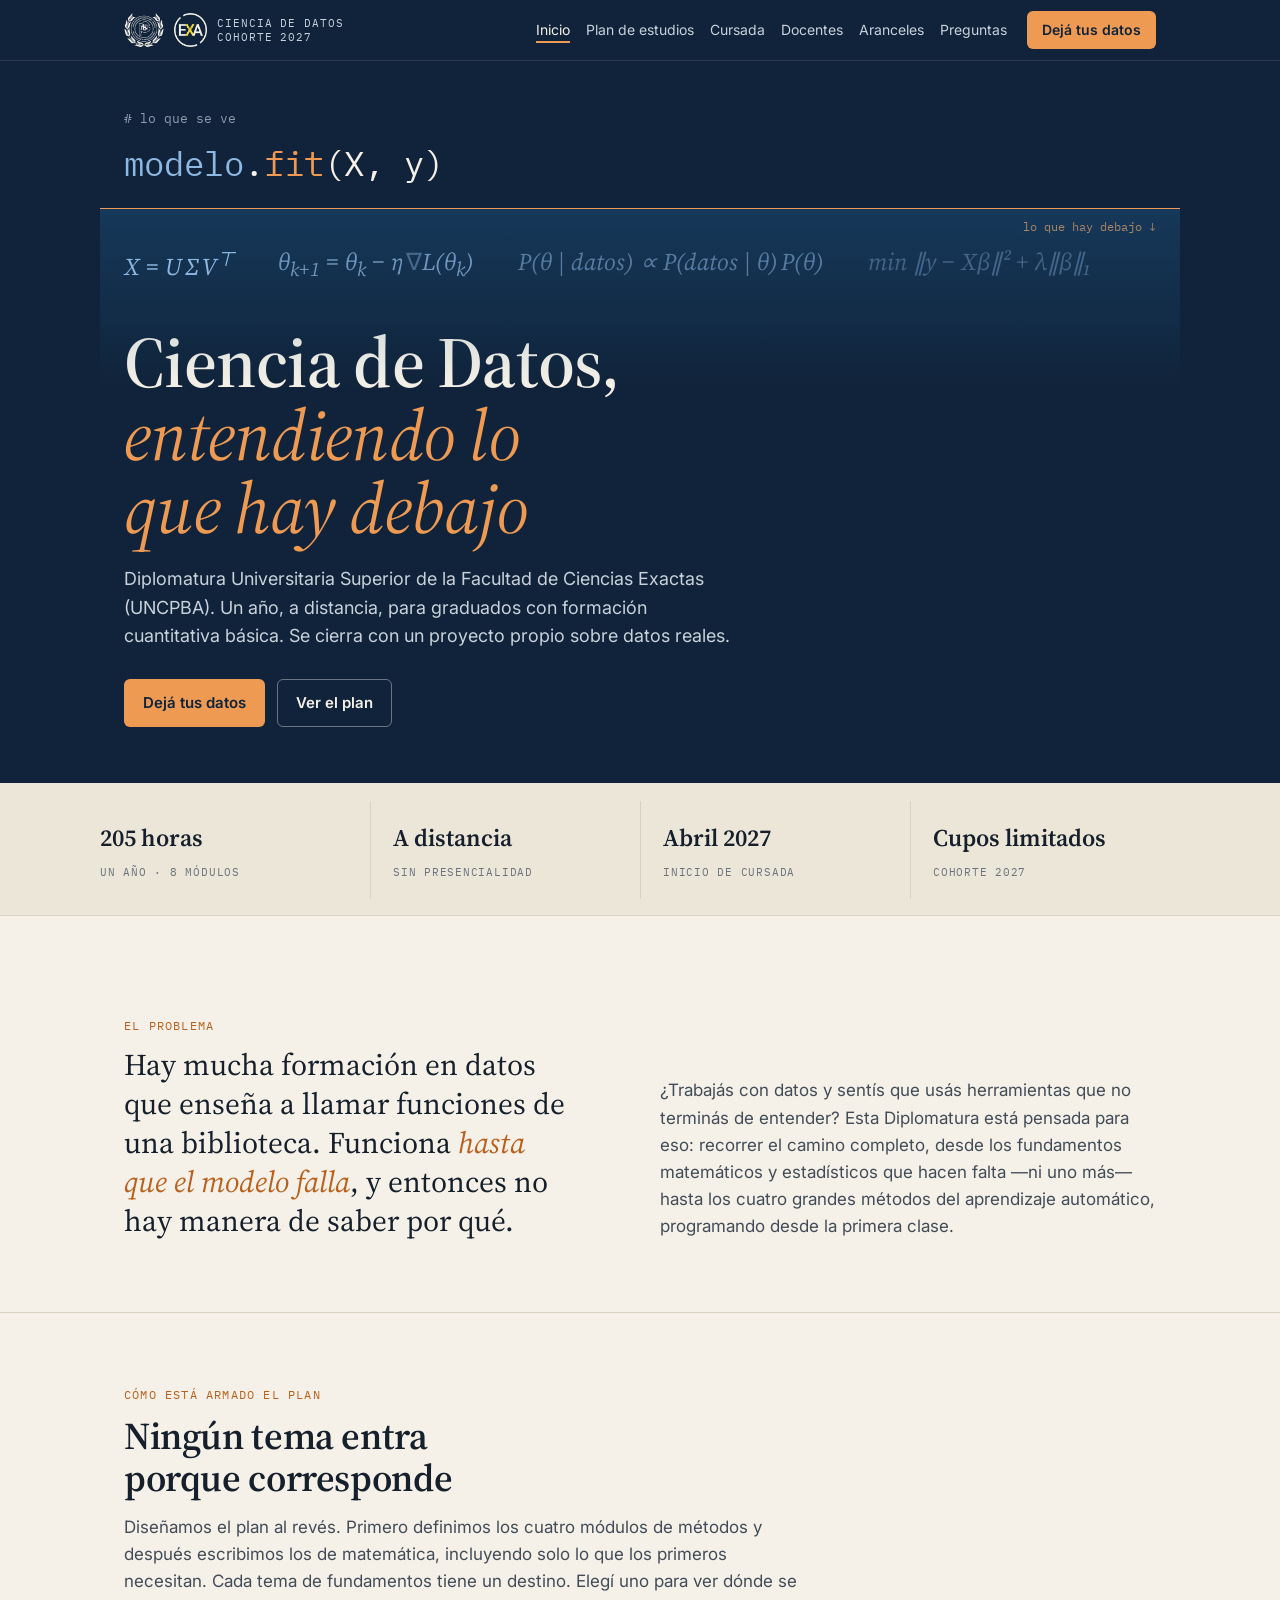
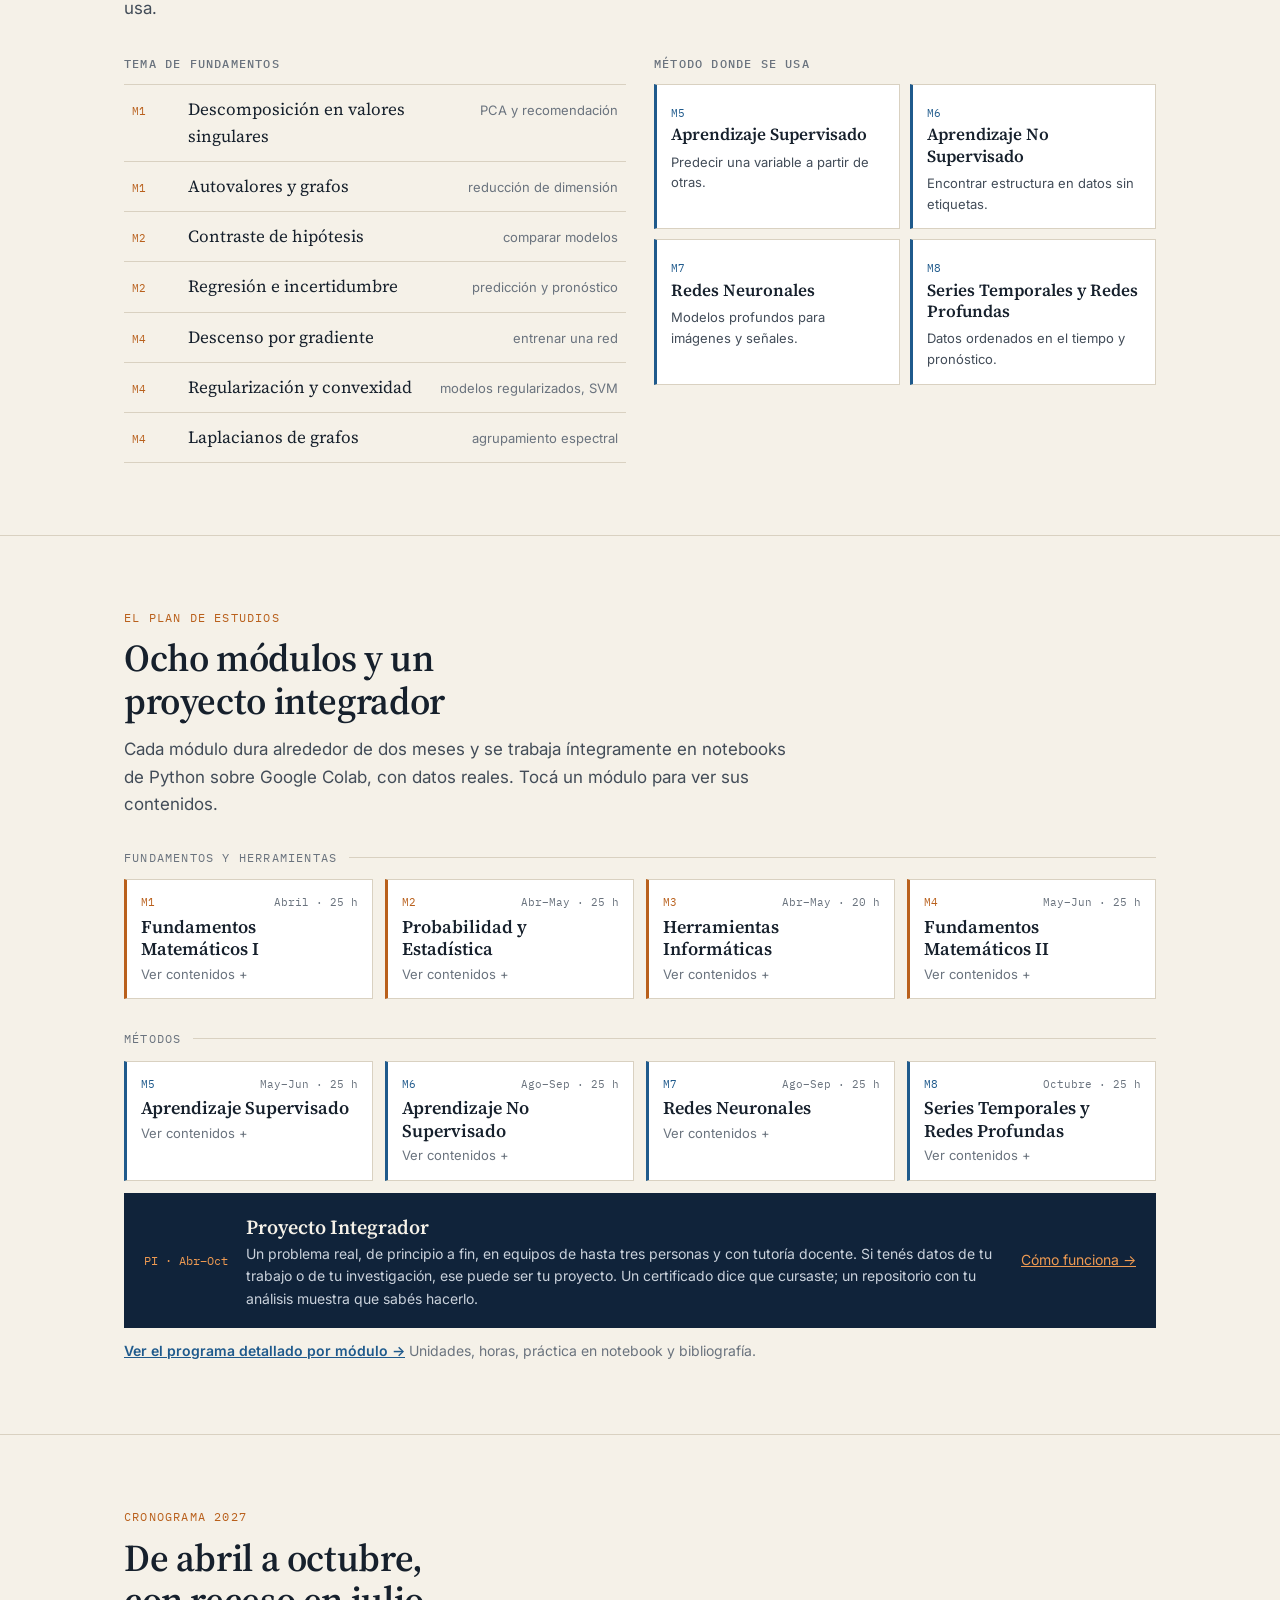
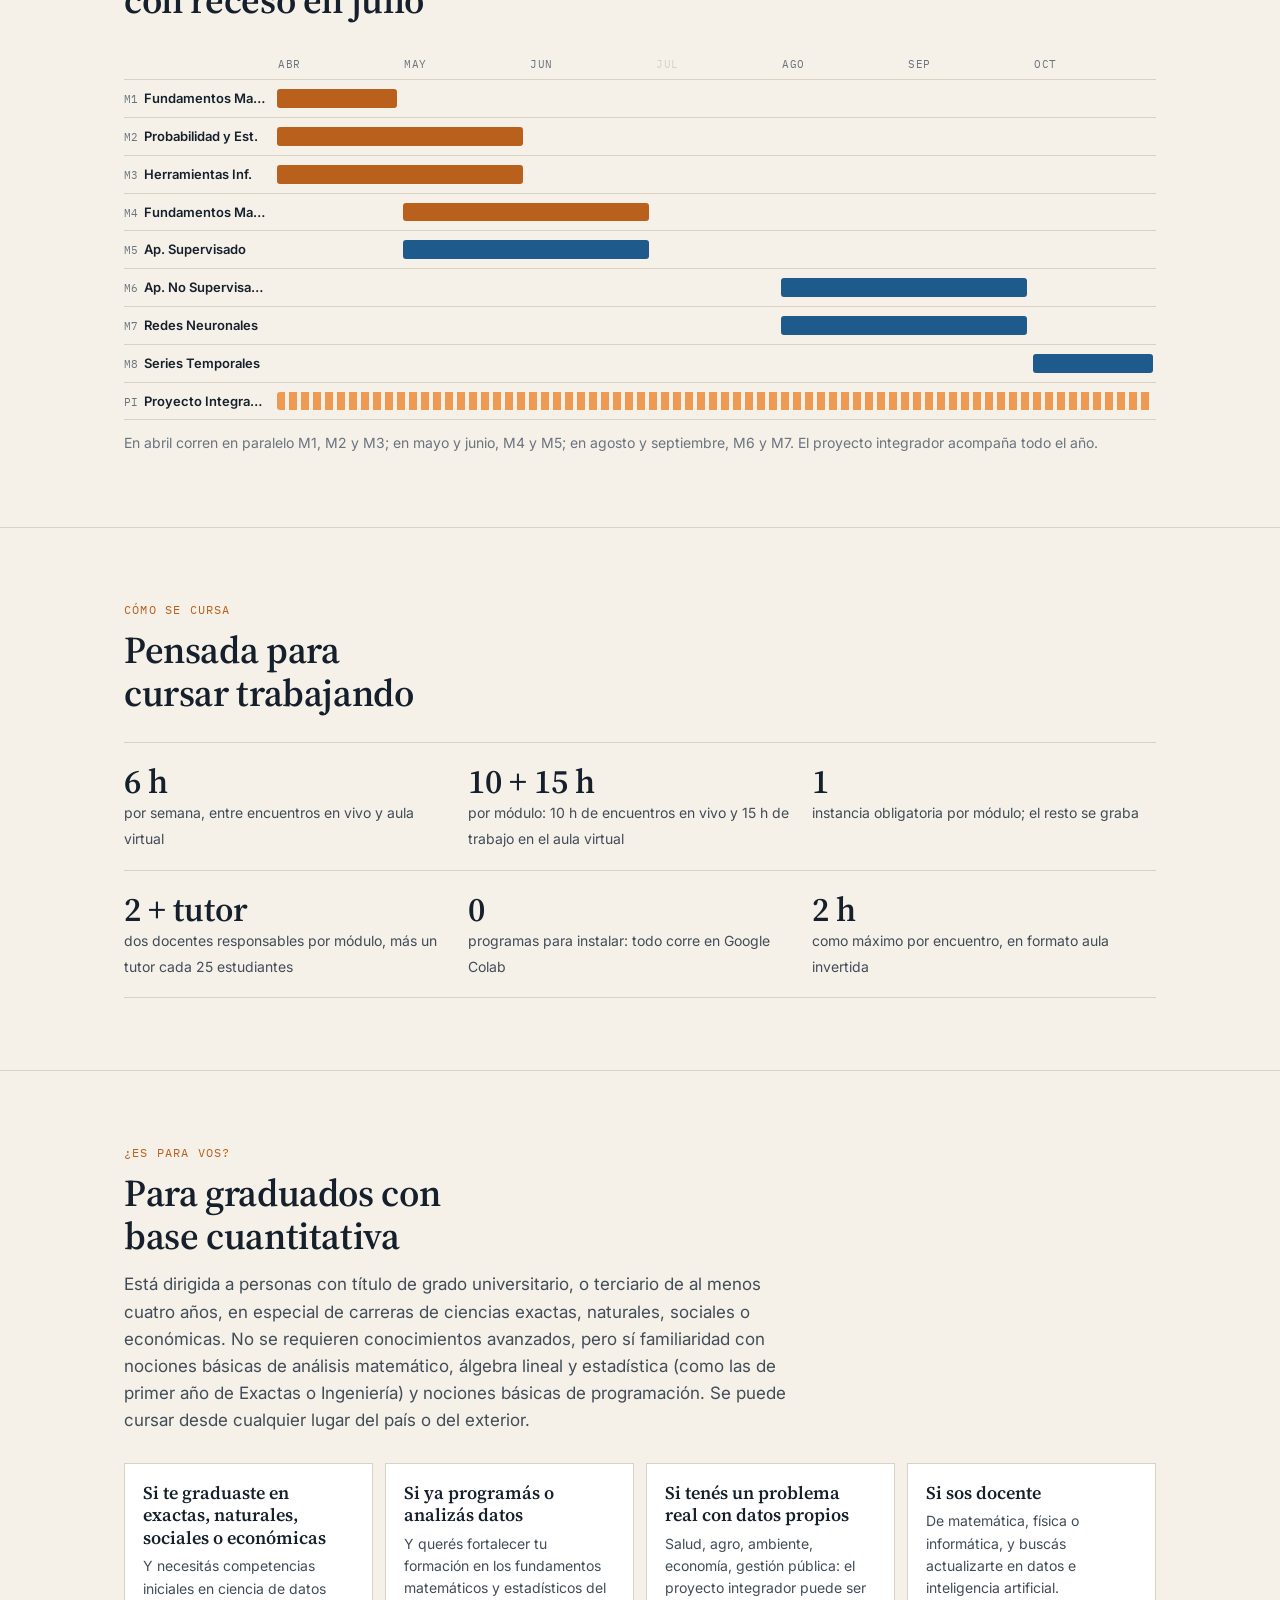
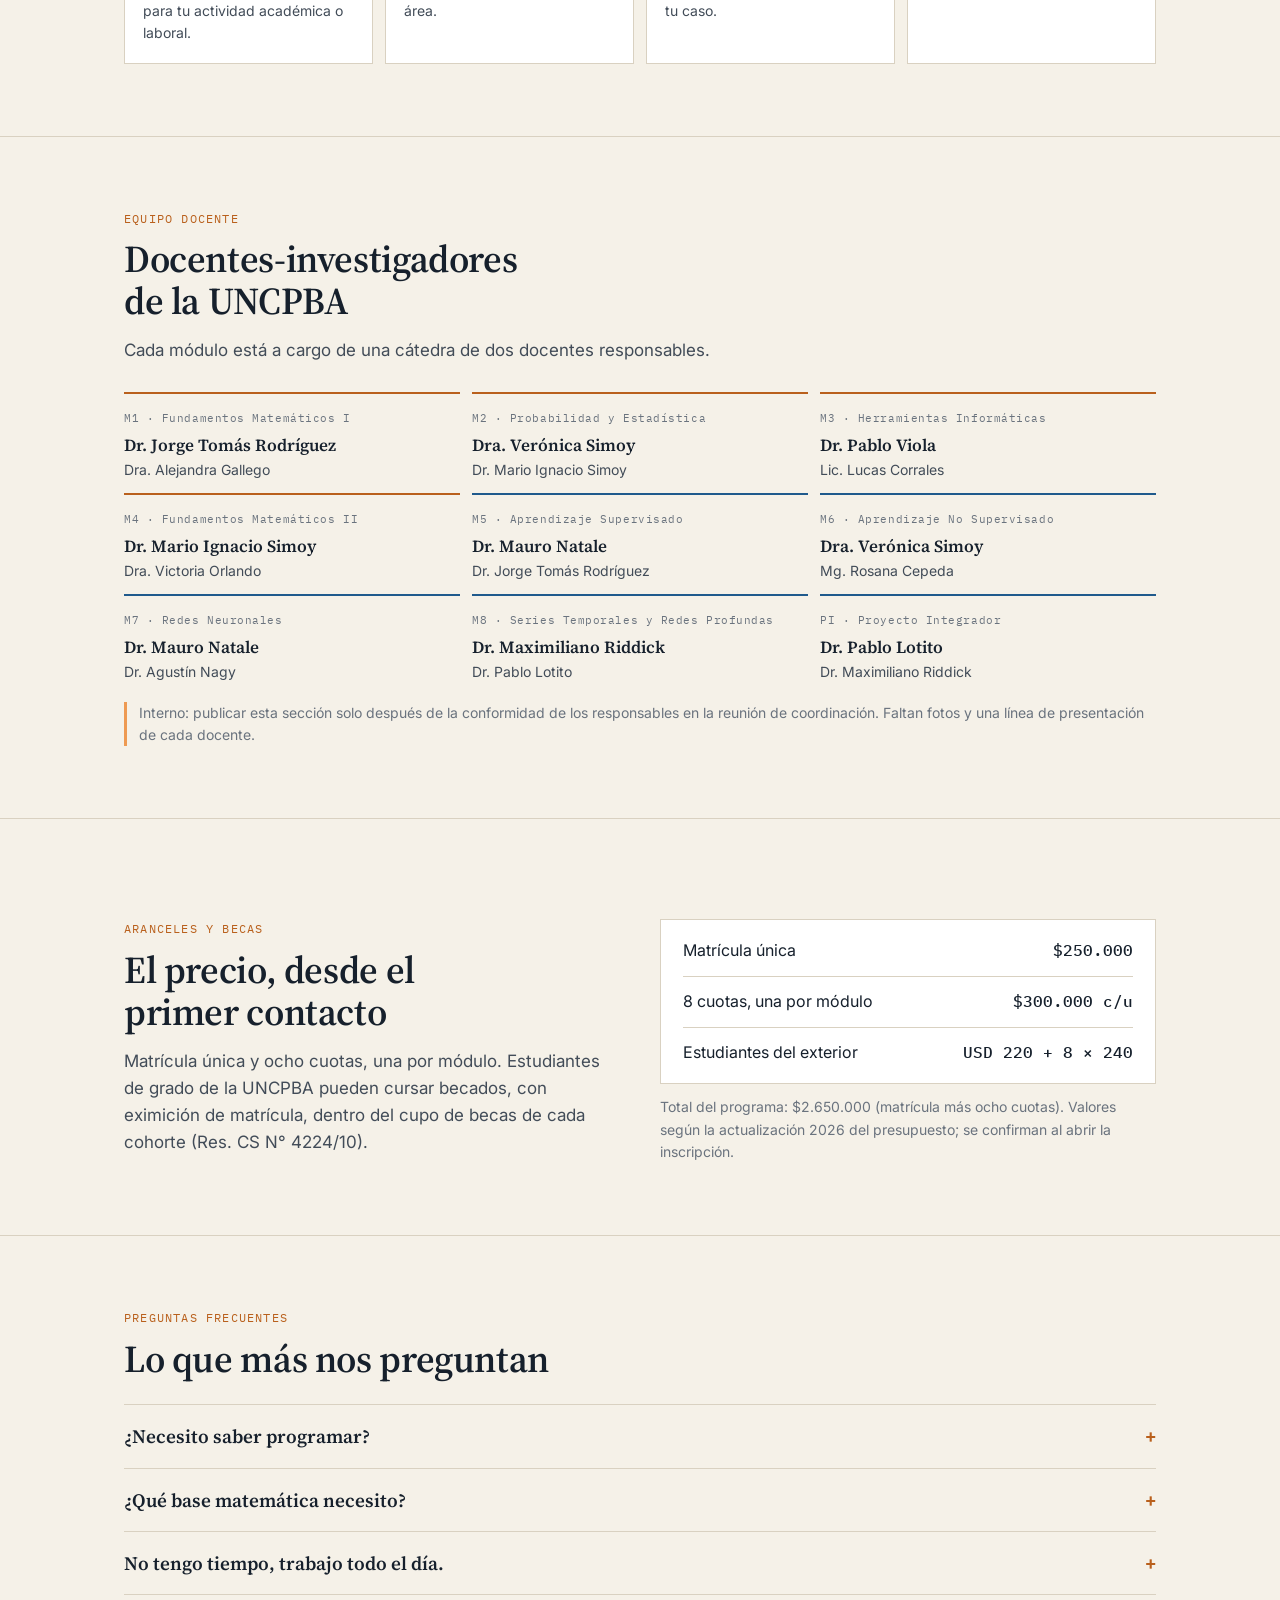
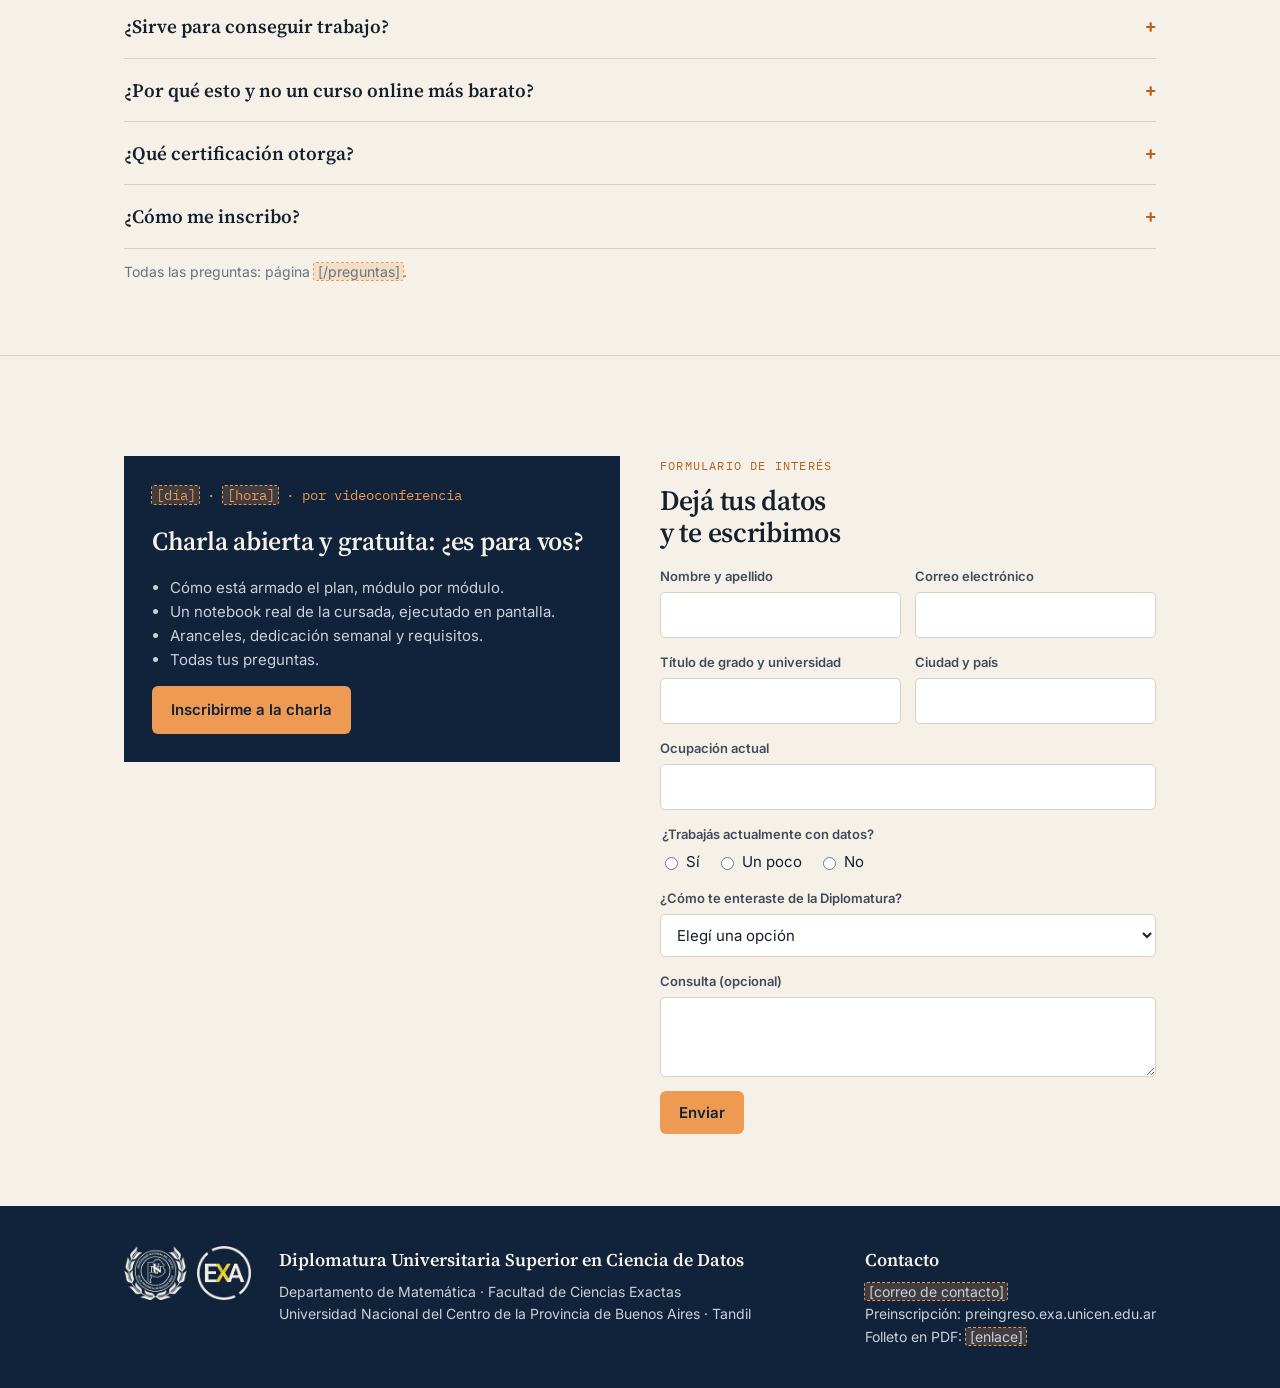
==== index.html @ 1e66d3f2 "Conectar formulario a la planilla y mostrar Cupos limitados" ====
<!doctype html>
<html lang="es"><head><meta name="viewport" content="width=device-width, initial-scale=1">
<meta name="robots" content="noindex, nofollow, noarchive">
<meta charset="utf-8">
<title>Ciencia de Datos UNCPBA</title>
<link rel="preconnect" href="https://fonts.googleapis.com">
<link rel="preconnect" href="https://fonts.gstatic.com" crossorigin>
<link rel="stylesheet" href="https://fonts.googleapis.com/css2?family=Source+Serif+4:ital,opsz,wght@0,8..60,400;0,8..60,600;1,8..60,400&family=Inter:wght@400;500;600;700&family=IBM+Plex+Mono:wght@400;500&display=swap">
<style>
/* Layout: héroe azul (código sobre la línea, matemática debajo) y secciones sobre papel; una columna de lectura de 1080px con grillas que colapsan a una columna en teléfono. */
:root{
  --navy:#10233A; --navy-2:#17304F; --on-navy:#F5F1E8; --on-navy-2:#C9D1DB; --on-navy-3:#8F9CAD;
  --bg:#F5F1E8; --bg-2:#ECE6D8; --surface:#FFFFFF; --fg:#16202C; --fg-2:#424C58; --muted:#6A737E; --line:#D9D1C1;
  --fund:#B9601C; --met:#1F5A8C; --accent:#EE9A52; --math:#8DB8E2;
  --serif:'Source Serif 4', Georgia, 'Times New Roman', serif;
  --sans:'Inter', 'Helvetica Neue', Arial, sans-serif;
  --mono:'IBM Plex Mono', ui-monospace, Menlo, monospace;
}
@media (prefers-color-scheme: dark){:root:not([data-theme="light"]){
  --bg:#0C1828; --bg-2:#132338; --surface:#16283F; --fg:#ECE7DC; --fg-2:#BFC7D2; --muted:#8F9CAD; --line:#2A3D57;
  --fund:#EE9A52; --met:#8DB8E2; color-scheme:dark}}
:root[data-theme="dark"]{
  --bg:#0C1828; --bg-2:#132338; --surface:#16283F; --fg:#ECE7DC; --fg-2:#BFC7D2; --muted:#8F9CAD; --line:#2A3D57;
  --fund:#EE9A52; --met:#8DB8E2; color-scheme:dark}
*{box-sizing:border-box}
body{background:var(--bg);color:var(--fg);font-family:var(--sans);font-size:16px;line-height:1.6;margin:0}
h1,h2,h3{font-family:var(--serif);font-weight:600;text-wrap:balance;margin:0;letter-spacing:-.01em}
p{margin:0}
a{color:inherit}
.wrap{max-width:1080px;margin:0 auto;padding-inline:24px}
.mono{font-family:var(--mono)}
.ph{background:color-mix(in srgb,var(--accent) 22%,transparent);outline:1px dashed var(--accent);padding:0 .25em;border-radius:2px;white-space:nowrap}
:focus-visible{outline:2px solid var(--accent);outline-offset:3px}

/* barra de prototipo y navegación */
.proto{background:var(--accent);color:#10233A;font-size:13px;font-weight:600;text-align:center;padding:6px 16px}
nav.top{position:sticky;top:env(safe-area-inset-top,0px);z-index:20;background:var(--navy);color:var(--on-navy);border-bottom:1px solid rgba(245,241,232,.12)}
nav.top .wrap{display:flex;align-items:center;gap:20px;height:60px}
.brand{display:flex;align-items:center;gap:10px;text-decoration:none;flex-shrink:0}
.brand img{height:34px;width:auto;display:block}
.brand span{font-family:var(--mono);font-size:11px;letter-spacing:.08em;text-transform:uppercase;color:var(--on-navy-2);line-height:1.3}
nav.top ul{display:flex;gap:16px;list-style:none;margin:0 0 0 auto;padding:0;font-size:14px;overflow-x:auto;scrollbar-width:none}
nav.top ul a{text-decoration:none;color:var(--on-navy-2);white-space:nowrap}
nav.top ul a:hover{color:var(--on-navy)}
.btn{display:inline-flex;align-items:center;gap:8px;font-weight:600;font-size:15px;padding:11px 18px;border-radius:6px;text-decoration:none;border:1.5px solid transparent;cursor:pointer;font-family:var(--sans)}
.btn.pri{background:var(--accent);color:#10233A}
.btn.sec{border-color:rgba(245,241,232,.4);color:var(--on-navy)}
.btn.sm{padding:7px 14px;font-size:14px}
/* menú: enlace actual, botón compacto y menú desplegable en anchos chicos */
nav.top ul a[aria-current]{color:var(--on-navy);text-decoration:underline;text-decoration-color:var(--accent);text-decoration-thickness:2px;text-underline-offset:6px}
nav.top ul.nav-links{padding-block:8px}
.btn.sm{white-space:nowrap}
.mnav{display:none}
.mnav summary{list-style:none;cursor:pointer;width:42px;height:42px;display:grid;place-items:center;border-radius:6px;color:var(--on-navy);border:1px solid rgba(245,241,232,.25)}
.mnav summary::-webkit-details-marker{display:none}
.mnav .bars,.mnav .bars::before,.mnav .bars::after{display:block;width:18px;height:2px;background:currentColor;border-radius:1px;transition:transform .15s,background .15s}
.mnav .bars{position:relative}
.mnav .bars::before,.mnav .bars::after{content:'';position:absolute;left:0}
.mnav .bars::before{top:-6px}.mnav .bars::after{top:6px}
.mnav[open] .bars{background:transparent}
.mnav[open] .bars::before{transform:translateY(6px) rotate(45deg)}
.mnav[open] .bars::after{transform:translateY(-6px) rotate(-45deg)}
.mnav-panel{position:absolute;left:0;right:0;top:100%;background:var(--navy);border-bottom:1px solid rgba(245,241,232,.12);box-shadow:0 14px 28px rgba(0,0,0,.28);max-height:calc(100vh - 70px);overflow-y:auto}
nav.top .mnav-panel .wrap{display:block;height:auto;padding-block:4px 20px}
nav.top .mnav-panel ul{display:block;margin:0;padding:0;font-size:16px;overflow:visible}
nav.top .mnav-panel li a{display:block;padding:13px 0;border-bottom:1px solid rgba(245,241,232,.1);color:var(--on-navy)}
nav.top .mnav-panel li a[aria-current]{color:var(--accent);text-decoration:none}
.mnav-panel .btn{margin-top:18px}
@media (max-width:940px){nav.top ul.nav-links{display:none}.mnav{display:block}.nav-cta{margin-left:auto}}
@media (max-width:560px){.nav-cta{display:none}.mnav{margin-left:auto}}
@media (prefers-reduced-motion:reduce){.mnav .bars,.mnav .bars::before,.mnav .bars::after{transition:none}}

/* héroe */
.hero{background:var(--navy);color:var(--on-navy);position:relative;overflow:hidden}
.hero .wrap{padding-block:48px 56px;position:relative}
.surface-code{font-family:var(--mono);font-size:clamp(22px,3.4vw,34px);color:var(--on-navy)}
.surface-code .c{display:block;font-size:13px;color:var(--on-navy-3);margin-bottom:6px}
.surface-code .k{color:var(--math)} .surface-code .f{color:var(--accent)}
.horizon{position:relative;margin:18px -24px 0;border-top:1.5px solid var(--accent)}
.horizon::after{content:'';position:absolute;inset:0 0 auto 0;height:180px;background:linear-gradient(180deg,rgba(31,90,140,.38),rgba(16,35,58,0));pointer-events:none}
.horizon .tag{position:absolute;right:24px;top:8px;font-family:var(--mono);font-size:12px;color:var(--accent)}
.deep{position:relative;display:flex;flex-wrap:wrap;gap:8px 44px;padding:34px 0 8px;font-family:var(--serif);font-style:italic;color:var(--math);font-size:clamp(17px,2.2vw,24px)}
.deep span:nth-child(2){opacity:.75}.deep span:nth-child(3){opacity:.55}.deep span:nth-child(4){opacity:.38}
.nab{font-style:normal}
.hero h1{font-size:clamp(40px,6.6vw,72px);line-height:1.02;margin-top:30px;max-width:15ch}
.hero h1 em{font-weight:400;color:var(--accent)}
.hero .lead{margin-top:20px;font-size:18px;color:var(--on-navy-2);max-width:56ch}
.hero .ctas{display:flex;flex-wrap:wrap;gap:12px;margin-top:28px}
.facts{background:var(--bg-2);border-bottom:1px solid var(--line)}
.facts .wrap{display:grid;grid-template-columns:repeat(4,1fr)}
.facts div{padding:18px 0 16px}
.facts div+div{padding-left:22px;border-left:1px solid var(--line)}
.facts b{display:block;font-family:var(--serif);font-weight:600;font-size:24px;color:var(--fg)}
.facts span{font-family:var(--mono);font-size:11px;letter-spacing:.07em;text-transform:uppercase;color:var(--muted)}
@media (max-width:700px){.facts .wrap{grid-template-columns:1fr 1fr}.facts div:nth-child(3){padding-left:0;border-left:0}.facts div:nth-child(n+3){border-top:1px solid var(--line)}}

/* secciones */
section.s{padding-block:72px}
section.s + section.s{border-top:1px solid var(--line)}
.kick{font-family:var(--mono);font-size:12px;letter-spacing:.1em;text-transform:uppercase;color:var(--fund);margin-bottom:10px}
.s h2{font-size:clamp(28px,3.6vw,38px);line-height:1.12;max-width:24ch}
.s .intro{margin-top:14px;color:var(--fg-2);max-width:62ch;font-size:17px}
.two{display:grid;grid-template-columns:1fr 1fr;gap:40px;margin-top:28px}
.two > *{min-width:0}
@media (max-width:760px){.two{grid-template-columns:1fr;gap:24px}}

/* problema */
.quote{font-family:var(--serif);font-size:clamp(22px,2.8vw,30px);line-height:1.3;max-width:30ch}
.quote em{color:var(--fund)}

/* trazabilidad */
.trace{display:grid;grid-template-columns:minmax(0,1fr) minmax(0,1fr);gap:28px;margin-top:32px;align-items:start}
@media (max-width:760px){.trace{grid-template-columns:1fr}}
.trace h3{font-family:var(--mono);font-weight:500;font-size:12px;letter-spacing:.1em;text-transform:uppercase;color:var(--muted);margin-bottom:10px}
.topics{display:flex;flex-direction:column;border-top:1px solid var(--line)}
.topic{all:unset;box-sizing:border-box;cursor:pointer;display:grid;grid-template-columns:44px 1fr auto;gap:12px;align-items:baseline;padding:11px 8px;border-bottom:1px solid var(--line);font-family:var(--serif);font-size:17px}
.topic small{font-family:var(--mono);font-size:11px;color:var(--fund)}
.topic .to{font-family:var(--sans);font-size:13px;color:var(--muted)}
.topic:hover,.topic[aria-pressed="true"]{background:var(--surface)}
.topic[aria-pressed="true"] .to{color:var(--met);font-weight:600}
.topic:focus-visible{outline:2px solid var(--accent)}
.methods{display:grid;grid-template-columns:1fr 1fr;gap:10px}
.mcard{background:var(--surface);border:1px solid var(--line);border-left:3px solid var(--met);padding:14px;transition:transform .2s,box-shadow .2s,opacity .2s}
.mcard small{font-family:var(--mono);font-size:11px;color:var(--met)}
.mcard b{display:block;font-family:var(--serif);font-weight:600;font-size:17px;line-height:1.25}
.mcard p{font-size:13px;color:var(--fg-2);margin-top:6px;min-height:2.6em}
.methods.dim .mcard{opacity:.4}
.methods.dim .mcard.on{opacity:1;box-shadow:0 0 0 2px var(--met);transform:translateY(-2px)}
@media (prefers-reduced-motion:reduce){.mcard{transition:none}}

/* módulos */
.mlabel{font-family:var(--mono);font-size:12px;letter-spacing:.1em;text-transform:uppercase;color:var(--muted);display:flex;align-items:center;gap:12px;margin:30px 0 12px}
.mlabel::after{content:'';flex:1;border-top:1px solid var(--line)}
.mods{display:grid;grid-template-columns:repeat(4,minmax(0,1fr));gap:12px}
@media (max-width:860px){.mods{grid-template-columns:repeat(2,minmax(0,1fr))}}
@media (max-width:460px){.mods{grid-template-columns:1fr}}
details.mod{background:var(--surface);border:1px solid var(--line);border-left:3px solid var(--fund)}
details.mod.m{border-left-color:var(--met)}
details.mod summary{list-style:none;cursor:pointer;padding:14px 14px 12px}
details.mod summary::-webkit-details-marker{display:none}
details.mod .code{font-family:var(--mono);font-size:11px;color:var(--fund);display:flex;justify-content:space-between}
details.mod.m .code{color:var(--met)}
details.mod .code i{font-style:normal;color:var(--muted)}
details.mod b{display:block;font-family:var(--serif);font-weight:600;font-size:18px;line-height:1.25;margin-top:4px}
details.mod .more{font-size:13px;color:var(--muted);margin-top:8px}
details.mod[open] .more{display:none}
details.mod ul{margin:0;padding:0 14px 14px 30px;font-size:14px;color:var(--fg-2)}
details.mod li{margin:4px 0}
details.mod .prog{display:block;padding:0 14px 14px;font-size:14px;font-weight:600;color:var(--met)}
.pi{margin-top:12px;background:var(--navy);color:var(--on-navy);padding:18px 20px;display:grid;grid-template-columns:auto 1fr auto;gap:18px;align-items:center}
.pi .code{font-family:var(--mono);font-size:12px;color:var(--accent)}
.pi b{font-family:var(--serif);font-weight:600;font-size:20px}
.pi p{color:var(--on-navy-2);font-size:14px}
.pi a{color:var(--accent);font-size:14px;white-space:nowrap}
@media (max-width:700px){.pi{grid-template-columns:1fr;gap:6px}}

/* cronograma */
.tl{overflow-x:auto;margin-top:28px}
.tl-grid{min-width:640px;display:grid;grid-template-columns:150px repeat(7,1fr);font-size:13px}
.tl-grid .h{font-family:var(--mono);font-size:11px;letter-spacing:.06em;text-transform:uppercase;color:var(--muted);padding:6px 4px;border-bottom:1px solid var(--line)}
.tl-grid .h.off{color:var(--line)}
.tl-row{display:contents}
.tl-row .n{padding:8px 8px 8px 0;font-weight:600;border-bottom:1px solid var(--line);white-space:nowrap;overflow:hidden;text-overflow:ellipsis}
.tl-row .n small{font-family:var(--mono);font-weight:400;color:var(--muted);margin-right:6px}
.tl-row .c{border-bottom:1px solid var(--line);position:relative}
.bar{position:absolute;top:9px;bottom:9px;left:3px;right:3px;border-radius:3px}
.bar.f{background:var(--fund)} .bar.mt{background:var(--met)} .bar.p{background:repeating-linear-gradient(90deg,var(--accent) 0 8px,transparent 8px 12px)}
.tl-note{margin-top:12px;font-size:14px;color:var(--muted)}

/* cómo se cursa */
.stats{display:grid;grid-template-columns:repeat(3,minmax(0,1fr));border-top:1px solid var(--line);margin-top:28px}
.stats div{padding:20px 16px 18px 0;border-bottom:1px solid var(--line)}
.stats b{display:block;font-family:var(--serif);font-weight:600;font-size:34px;font-variant-numeric:tabular-nums;line-height:1.1}
.stats span{font-size:14px;color:var(--fg-2)}
@media (max-width:640px){.stats{grid-template-columns:1fr 1fr}}

/* públicos */
.aud{display:grid;grid-template-columns:repeat(auto-fit,minmax(220px,1fr));gap:12px;margin-top:28px}
.aud div{background:var(--surface);border:1px solid var(--line);padding:18px}
.aud b{font-family:var(--serif);font-size:18px;font-weight:600;display:block;line-height:1.25;margin-bottom:6px}
.aud p{font-size:14px;color:var(--fg-2)}

/* docentes */
.team{display:grid;grid-template-columns:repeat(3,minmax(0,1fr));gap:12px;margin-top:28px}
@media (max-width:860px){.team{grid-template-columns:repeat(2,minmax(0,1fr))}}
@media (max-width:520px){.team{grid-template-columns:1fr}}
.team div{border-top:2px solid var(--fund);padding-top:10px}
.team div.m{border-top-color:var(--met)}
.team small{font-family:var(--mono);font-size:11px;color:var(--muted);letter-spacing:.05em}
.team b{display:block;font-family:var(--serif);font-weight:600;font-size:17px;margin-top:2px}
.team p{font-size:14px;color:var(--fg-2)}
.note{margin-top:18px;font-size:14px;color:var(--muted);border-left:3px solid var(--accent);padding-left:12px}

/* aranceles */
.fees{background:var(--surface);border:1px solid var(--line);padding:6px 22px}
.fees .r{display:flex;justify-content:space-between;gap:16px;padding:12px 0;border-bottom:1px solid var(--line)}
.fees .r:last-child{border-bottom:0}
.fees .r b{font-family:var(--mono);font-weight:500;font-variant-numeric:tabular-nums;white-space:nowrap}
.small{font-size:14px;color:var(--muted);margin-top:12px}

/* preguntas */
.faq details{border-bottom:1px solid var(--line)}
.faq{border-top:1px solid var(--line);margin-top:24px}
.faq summary{cursor:pointer;padding:16px 0;font-family:var(--serif);font-size:19px;font-weight:600;list-style:none;display:flex;justify-content:space-between;gap:16px}
.faq summary::-webkit-details-marker{display:none}
.faq summary::after{content:'+';font-family:var(--mono);color:var(--fund)}
.faq details[open] summary::after{content:'−'}
.faq p{padding:0 0 16px;color:var(--fg-2);max-width:64ch}

/* charla y formulario */
.talk{background:var(--navy);color:var(--on-navy);padding:28px;display:flex;flex-direction:column;gap:14px;align-self:start}
.talk .when{font-family:var(--mono);font-size:14px;color:var(--accent)}
.talk h3{font-size:26px}
.talk ul{margin:0;padding-left:18px;color:var(--on-navy-2);font-size:15px}
form.f{display:grid;grid-template-columns:repeat(2,minmax(0,1fr));gap:14px}
form.f > *{min-width:0}
form.f .full{grid-column:1/-1}
form.f label{display:flex;flex-direction:column;gap:5px;font-size:13px;font-weight:600;color:var(--fg-2)}
form.f input,form.f select,form.f textarea{font:inherit;font-weight:400;font-size:15px;padding:10px 12px;border:1px solid var(--line);border-radius:5px;background:var(--surface);color:var(--fg);min-width:0;width:100%}
form.f input[type=radio]{width:auto}
form.f textarea{min-height:80px;resize:vertical}
form.f .radios{display:flex;gap:16px;font-weight:400;font-size:15px;flex-wrap:wrap}
form.f .radios label{flex-direction:row;align-items:center;font-weight:400;font-size:15px;color:var(--fg)}
form.f button{justify-self:start}
.ok{grid-column:1/-1;background:color-mix(in srgb,var(--met) 14%,transparent);border:1px solid var(--met);padding:12px 14px;border-radius:5px;font-size:14px}
@media (max-width:560px){form.f{grid-template-columns:1fr}}

footer{background:var(--navy);color:var(--on-navy-2);font-size:14px}
footer .wrap{padding-block:40px;display:grid;grid-template-columns:auto 1fr auto;gap:28px;align-items:start}
footer b{color:var(--on-navy);font-family:var(--serif);font-size:18px;font-weight:600;display:block;margin-bottom:6px}
footer .brand img{height:54px}
@media (max-width:760px){footer .wrap{grid-template-columns:1fr}}
</style>

</head><body>

<nav class="top" aria-label="Secciones">
  <div class="wrap">
    <a class="brand" href="#inicio"><img src="[data-uri]" alt="UNCPBA"><img src="[data-uri]" alt="Facultad de Ciencias Exactas"><span>Ciencia de Datos<br>Cohorte 2027</span></a>
    <ul class="nav-links">
      <li><a href="#inicio" aria-current="page">Inicio</a></li>
      <li><a href="plan/index.html">Plan de estudios</a></li>
      <li><a href="#cursada">Cursada</a></li>
      <li><a href="#docentes">Docentes</a></li>
      <li><a href="#aranceles">Aranceles</a></li>
      <li><a href="#preguntas">Preguntas</a></li>
    </ul>
    <a class="btn pri sm nav-cta" href="#interes">Dejá tus datos</a>
    <details class="mnav">
      <summary aria-label="Menú"><span class="bars"></span></summary>
      <div class="mnav-panel"><div class="wrap">
        <ul>
      <li><a href="#inicio" aria-current="page">Inicio</a></li>
      <li><a href="plan/index.html">Plan de estudios</a></li>
      <li><a href="#cursada">Cursada</a></li>
      <li><a href="#docentes">Docentes</a></li>
      <li><a href="#aranceles">Aranceles</a></li>
      <li><a href="#preguntas">Preguntas</a></li>
        </ul>
        <a class="btn pri" href="#interes">Dejá tus datos</a>
      </div></div>
    </details>
  </div>
</nav>

<header class="hero" id="inicio">
  <div class="wrap">
    <div class="surface-code"><span class="c"># lo que se ve</span><span class="k">modelo</span>.<span class="f">fit</span>(X, y)</div>
    <div class="horizon"><span class="tag">lo que hay debajo ↓</span></div>
    <div class="deep" aria-hidden="true">
      <span>X = U&thinsp;Σ&thinsp;V<sup>⊤</sup></span>
      <span>θ<sub>k+1</sub> = θ<sub>k</sub> − η&thinsp;<span class="nab">∇</span>L(θ<sub>k</sub>)</span>
      <span>P(θ | datos) ∝ P(datos | θ)&thinsp;P(θ)</span>
      <span>min ‖y − Xβ‖² + λ‖β‖₁</span>
    </div>
    <h1>Ciencia de Datos, <em>entendiendo lo que hay debajo</em></h1>
    <p class="lead">Diplomatura Universitaria Superior de la Facultad de Ciencias Exactas (UNCPBA). Un año, a distancia, para graduados con formación cuantitativa básica. Se cierra con un proyecto propio sobre datos reales.</p>
    <div class="ctas"><a class="btn pri" href="#interes">Dejá tus datos</a><a class="btn sec" href="#plan">Ver el plan</a></div>
  </div>
</header>
<div class="facts"><div class="wrap">
  <div><b>205 horas</b><span>Un año · 8 módulos</span></div>
  <div><b>A distancia</b><span>Sin presencialidad</span></div>
  <div><b>Abril 2027</b><span>Inicio de cursada</span></div>
  <div><b>Cupos limitados</b><span>Cohorte 2027</span></div>
</div></div>

<main>
<section class="s"><div class="wrap two">
  <div><div class="kick">El problema</div><p class="quote">Hay mucha formación en datos que enseña a llamar funciones de una biblioteca. Funciona <em>hasta que el modelo falla</em>, y entonces no hay manera de saber por qué.</p></div>
  <div style="align-self:end"><p class="intro" style="margin-top:0">¿Trabajás con datos y sentís que usás herramientas que no terminás de entender? Esta Diplomatura está pensada para eso: recorrer el camino completo, desde los fundamentos matemáticos y estadísticos que hacen falta —ni uno más— hasta los cuatro grandes métodos del aprendizaje automático, programando desde la primera clase.</p></div>
</div></section>

<section class="s" id="plan"><div class="wrap">
  <div class="kick">Cómo está armado el plan</div>
  <h2>Ningún tema entra porque corresponde</h2>
  <p class="intro">Diseñamos el plan al revés. Primero definimos los cuatro módulos de métodos y después escribimos los de matemática, incluyendo solo lo que los primeros necesitan. Cada tema de fundamentos tiene un destino. Elegí uno para ver dónde se usa.</p>
  <div class="trace">
    <div>
      <h3>Tema de fundamentos</h3>
      <div class="topics" id="topics">
        <button class="topic" data-to="M6" aria-pressed="false"><small>M1</small><span>Descomposición en valores singulares</span><span class="to">PCA y recomendación</span></button>
        <button class="topic" data-to="M6" aria-pressed="false"><small>M1</small><span>Autovalores y grafos</span><span class="to">reducción de dimensión</span></button>
        <button class="topic" data-to="M5" aria-pressed="false"><small>M2</small><span>Contraste de hipótesis</span><span class="to">comparar modelos</span></button>
        <button class="topic" data-to="M5 M8" aria-pressed="false"><small>M2</small><span>Regresión e incertidumbre</span><span class="to">predicción y pronóstico</span></button>
        <button class="topic" data-to="M7" aria-pressed="false"><small>M4</small><span>Descenso por gradiente</span><span class="to">entrenar una red</span></button>
        <button class="topic" data-to="M5" aria-pressed="false"><small>M4</small><span>Regularización y convexidad</span><span class="to">modelos regularizados, SVM</span></button>
        <button class="topic" data-to="M6" aria-pressed="false"><small>M4</small><span>Laplacianos de grafos</span><span class="to">agrupamiento espectral</span></button>
      </div>
    </div>
    <div>
      <h3>Método donde se usa</h3>
      <div class="methods" id="methods">
        <div class="mcard" data-m="M5"><small>M5</small><b>Aprendizaje Supervisado</b><p>Predecir una variable a partir de otras.</p></div>
        <div class="mcard" data-m="M6"><small>M6</small><b>Aprendizaje No Supervisado</b><p>Encontrar estructura en datos sin etiquetas.</p></div>
        <div class="mcard" data-m="M7"><small>M7</small><b>Redes Neuronales</b><p>Modelos profundos para imágenes y señales.</p></div>
        <div class="mcard" data-m="M8"><small>M8</small><b>Series Temporales y Redes Profundas</b><p>Datos ordenados en el tiempo y pronóstico.</p></div>
      </div>
    </div>
  </div>
</div></section>

<section class="s" id="modulos"><div class="wrap">
  <div class="kick">El plan de estudios</div>
  <h2>Ocho módulos y un proyecto integrador</h2>
  <p class="intro">Cada módulo dura alrededor de dos meses y se trabaja íntegramente en notebooks de Python sobre Google Colab, con datos reales. Tocá un módulo para ver sus contenidos.</p>
  <div class="mlabel">Fundamentos y herramientas</div>
  <div class="mods">
    <details class="mod"><summary><span class="code">M1 <i>Abril · 25 h</i></span><b>Fundamentos Matemáticos I</b><span class="more">Ver contenidos +</span></summary><ul><li>Matrices y datos, autovalores.</li><li>Descomposición en valores singulares aplicada a compresión y recomendación.</li><li>Grafos.</li><li>Nivelación en Python, NumPy y pandas.</li></ul><a class="prog" href="plan/m1.html">Programa completo →</a></details>
    <details class="mod"><summary><span class="code">M2 <i>Abr–May · 25 h</i></span><b>Probabilidad y Estadística</b><span class="more">Ver contenidos +</span></summary><ul><li>Descripción de datos y distribuciones.</li><li>Estimación e incertidumbre.</li><li>Inferencia clásica y bayesiana.</li><li>Contraste de hipótesis y regresión.</li></ul><a class="prog" href="plan/m2.html">Programa completo →</a></details>
    <details class="mod"><summary><span class="code">M3 <i>Abr–May · 20 h</i></span><b>Herramientas Informáticas</b><span class="more">Ver contenidos +</span></summary><ul><li>Git y trabajo colaborativo.</li><li>Entornos reproducibles y contenedores.</li><li>Bases relacionales y SQL sobre datos sucios.</li><li>Formatos y APIs.</li></ul><a class="prog" href="plan/m3.html">Programa completo →</a></details>
    <details class="mod"><summary><span class="code">M4 <i>May–Jun · 25 h</i></span><b>Fundamentos Matemáticos II</b><span class="more">Ver contenidos +</span></summary><ul><li>Gradientes y descenso por gradiente.</li><li>Optimización lineal, convexa y combinatoria.</li><li>Regularización.</li><li>Laplacianos de grafos y teoría de juegos aplicada.</li></ul><a class="prog" href="plan/m4.html">Programa completo →</a></details>
  </div>
  <div class="mlabel">Métodos</div>
  <div class="mods">
    <details class="mod m"><summary><span class="code">M5 <i>May–Jun · 25 h</i></span><b>Aprendizaje Supervisado</b><span class="more">Ver contenidos +</span></summary><ul><li>Del dato crudo al informe: pipelines.</li><li>Modelos regularizados, árboles y ensambles, SVM.</li><li>Métricas y clases desbalanceadas.</li><li>Validación cruzada.</li></ul><a class="prog" href="plan/m5.html">Programa completo →</a></details>
    <details class="mod m"><summary><span class="code">M6 <i>Ago–Sep · 25 h</i></span><b>Aprendizaje No Supervisado</b><span class="more">Ver contenidos +</span></summary><ul><li>Agrupamiento y su evaluación.</li><li>Reducción de dimensionalidad: PCA, t-SNE y UMAP.</li><li>Detección de anomalías.</li><li>Reglas de asociación.</li></ul><a class="prog" href="plan/m6.html">Programa completo →</a></details>
    <details class="mod m"><summary><span class="code">M7 <i>Ago–Sep · 25 h</i></span><b>Redes Neuronales</b><span class="more">Ver contenidos +</span></summary><ul><li>Del perceptrón a la red profunda.</li><li>Retropropagación y optimizadores.</li><li>Redes convolucionales y transferencia de aprendizaje.</li><li>TensorFlow y PyTorch.</li></ul><a class="prog" href="plan/m7.html">Programa completo →</a></details>
    <details class="mod m"><summary><span class="code">M8 <i>Octubre · 25 h</i></span><b>Series Temporales y Redes Profundas</b><span class="more">Ver contenidos +</span></summary><ul><li>Tendencia, estacionalidad y ruido.</li><li>Modelos ARIMA.</li><li>Validación temporal y backtesting.</li><li>Redes recurrentes LSTM y pronóstico.</li></ul><a class="prog" href="plan/m8.html">Programa completo →</a></details>
  </div>
  <div class="pi" id="proyecto"><span class="code">PI · Abr–Oct</span><div><b>Proyecto Integrador</b><p>Un problema real, de principio a fin, en equipos de hasta tres personas y con tutoría docente. Si tenés datos de tu trabajo o de tu investigación, ese puede ser tu proyecto. Un certificado dice que cursaste; un repositorio con tu análisis muestra que sabés hacerlo.</p></div><a href="plan/proyecto.html">Cómo funciona →</a></div>
  <p class="small"><a href="plan/index.html" style="color:var(--met);font-weight:600">Ver el programa detallado por módulo →</a> Unidades, horas, práctica en notebook y bibliografía.</p>
</div></section>

<section class="s"><div class="wrap">
  <div class="kick">Cronograma 2027</div>
  <h2>De abril a octubre, con receso en julio</h2>
  <div class="tl"><div class="tl-grid" role="table" aria-label="Cronograma de módulos">
    <div class="h"></div><div class="h">Abr</div><div class="h">May</div><div class="h">Jun</div><div class="h off">Jul</div><div class="h">Ago</div><div class="h">Sep</div><div class="h">Oct</div>
    <div class="tl-row" role="row"><div class="n" role="rowheader"><small>M1</small>Fundamentos Mat. I</div><div class="c" style="grid-column:span 1"><span class="bar f"></span></div><div class="c"></div><div class="c"></div><div class="c"></div><div class="c"></div><div class="c"></div><div class="c"></div></div><div class="tl-row" role="row"><div class="n" role="rowheader"><small>M2</small>Probabilidad y Est.</div><div class="c" style="grid-column:span 2"><span class="bar f"></span></div><div class="c"></div><div class="c"></div><div class="c"></div><div class="c"></div><div class="c"></div></div><div class="tl-row" role="row"><div class="n" role="rowheader"><small>M3</small>Herramientas Inf.</div><div class="c" style="grid-column:span 2"><span class="bar f"></span></div><div class="c"></div><div class="c"></div><div class="c"></div><div class="c"></div><div class="c"></div></div><div class="tl-row" role="row"><div class="n" role="rowheader"><small>M4</small>Fundamentos Mat. II</div><div class="c"></div><div class="c" style="grid-column:span 2"><span class="bar f"></span></div><div class="c"></div><div class="c"></div><div class="c"></div><div class="c"></div></div><div class="tl-row" role="row"><div class="n" role="rowheader"><small>M5</small>Ap. Supervisado</div><div class="c"></div><div class="c" style="grid-column:span 2"><span class="bar mt"></span></div><div class="c"></div><div class="c"></div><div class="c"></div><div class="c"></div></div><div class="tl-row" role="row"><div class="n" role="rowheader"><small>M6</small>Ap. No Supervisado</div><div class="c"></div><div class="c"></div><div class="c"></div><div class="c"></div><div class="c" style="grid-column:span 2"><span class="bar mt"></span></div><div class="c"></div></div><div class="tl-row" role="row"><div class="n" role="rowheader"><small>M7</small>Redes Neuronales</div><div class="c"></div><div class="c"></div><div class="c"></div><div class="c"></div><div class="c" style="grid-column:span 2"><span class="bar mt"></span></div><div class="c"></div></div><div class="tl-row" role="row"><div class="n" role="rowheader"><small>M8</small>Series Temporales</div><div class="c"></div><div class="c"></div><div class="c"></div><div class="c"></div><div class="c"></div><div class="c"></div><div class="c" style="grid-column:span 1"><span class="bar mt"></span></div></div><div class="tl-row" role="row"><div class="n" role="rowheader"><small>PI</small>Proyecto Integrador</div><div class="c" style="grid-column:span 7"><span class="bar p"></span></div></div>
  </div></div>
  <p class="tl-note">En abril corren en paralelo M1, M2 y M3; en mayo y junio, M4 y M5; en agosto y septiembre, M6 y M7. El proyecto integrador acompaña todo el año.</p>
</div></section>

<section class="s" id="cursada"><div class="wrap">
  <div class="kick">Cómo se cursa</div>
  <h2>Pensada para cursar trabajando</h2>
  <div class="stats">
    <div><b>6 h</b><span>por semana, entre encuentros en vivo y aula virtual</span></div>
    <div><b>10 + 15 h</b><span>por módulo: 10 h de encuentros en vivo y 15 h de trabajo en el aula virtual</span></div>
    <div><b>1</b><span>instancia obligatoria por módulo; el resto se graba</span></div>
    <div><b>2 + tutor</b><span>dos docentes responsables por módulo, más un tutor cada 25 estudiantes</span></div>
    <div><b>0</b><span>programas para instalar: todo corre en Google Colab</span></div>
    <div><b>2 h</b><span>como máximo por encuentro, en formato aula invertida</span></div>
  </div>
</div></section>

<section class="s"><div class="wrap">
  <div class="kick">¿Es para vos?</div>
  <h2>Para graduados con base cuantitativa</h2>
  <p class="intro">Está dirigida a personas con título de grado universitario, o terciario de al menos cuatro años, en especial de carreras de ciencias exactas, naturales, sociales o económicas. No se requieren conocimientos avanzados, pero sí familiaridad con nociones básicas de análisis matemático, álgebra lineal y estadística (como las de primer año de Exactas o Ingeniería) y nociones básicas de programación. Se puede cursar desde cualquier lugar del país o del exterior.</p>
  <div class="aud">
    <div><b>Si te graduaste en exactas, naturales, sociales o económicas</b><p>Y necesitás competencias iniciales en ciencia de datos para tu actividad académica o laboral.</p></div>
    <div><b>Si ya programás o analizás datos</b><p>Y querés fortalecer tu formación en los fundamentos matemáticos y estadísticos del área.</p></div>
    <div><b>Si tenés un problema real con datos propios</b><p>Salud, agro, ambiente, economía, gestión pública: el proyecto integrador puede ser tu caso.</p></div>
    <div><b>Si sos docente</b><p>De matemática, física o informática, y buscás actualizarte en datos e inteligencia artificial.</p></div>
  </div>
</div></section>

<section class="s" id="docentes"><div class="wrap">
  <div class="kick">Equipo docente</div>
  <h2>Docentes-investigadores de la UNCPBA</h2>
  <p class="intro">Cada módulo está a cargo de una cátedra de dos docentes responsables.</p>
  <div class="team"><div class=""><small>M1 · Fundamentos Matemáticos I</small><b>Dr. Jorge Tomás Rodríguez</b><p>Dra. Alejandra Gallego</p></div><div class=""><small>M2 · Probabilidad y Estadística</small><b>Dra. Verónica Simoy</b><p>Dr. Mario Ignacio Simoy</p></div><div class=""><small>M3 · Herramientas Informáticas</small><b>Dr. Pablo Viola</b><p>Lic. Lucas Corrales</p></div><div class=""><small>M4 · Fundamentos Matemáticos II</small><b>Dr. Mario Ignacio Simoy</b><p>Dra. Victoria Orlando</p></div><div class="m"><small>M5 · Aprendizaje Supervisado</small><b>Dr. Mauro Natale</b><p>Dr. Jorge Tomás Rodríguez</p></div><div class="m"><small>M6 · Aprendizaje No Supervisado</small><b>Dra. Verónica Simoy</b><p>Mg. Rosana Cepeda</p></div><div class="m"><small>M7 · Redes Neuronales</small><b>Dr. Mauro Natale</b><p>Dr. Agustín Nagy</p></div><div class="m"><small>M8 · Series Temporales y Redes Profundas</small><b>Dr. Maximiliano Riddick</b><p>Dr. Pablo Lotito</p></div><div class="m"><small>PI · Proyecto Integrador</small><b>Dr. Pablo Lotito</b><p>Dr. Maximiliano Riddick</p></div></div>
  <p class="note">Interno: publicar esta sección solo después de la conformidad de los responsables en la reunión de coordinación. Faltan fotos y una línea de presentación de cada docente.</p>
</div></section>

<section class="s" id="aranceles"><div class="wrap two">
  <div>
    <div class="kick">Aranceles y becas</div>
    <h2>El precio, desde el primer contacto</h2>
    <p class="intro">Matrícula única y ocho cuotas, una por módulo. Estudiantes de grado de la UNCPBA pueden cursar becados, con eximición de matrícula, dentro del cupo de becas de cada cohorte (Res. CS N° 4224/10).</p>
  </div>
  <div>
    <div class="fees">
      <div class="r"><span>Matrícula única</span><b>$250.000</b></div>
      <div class="r"><span>8 cuotas, una por módulo</span><b>$300.000 c/u</b></div>
      <div class="r"><span>Estudiantes del exterior</span><b>USD 220 + 8 × 240</b></div>
    </div>
    <p class="small">Total del programa: $2.650.000 (matrícula más ocho cuotas). Valores según la actualización 2026 del presupuesto; se confirman al abrir la inscripción.</p>
  </div>
</div></section>

<section class="s" id="preguntas"><div class="wrap">
  <div class="kick">Preguntas frecuentes</div>
  <h2>Lo que más nos preguntan</h2>
  <div class="faq">
    <details><summary>¿Necesito saber programar?</summary><p>Se esperan conocimientos y nociones básicas de programación. El primer módulo incluye una nivelación en Python, NumPy y pandas, y todo corre en Google Colab desde el navegador, sin instalar nada.</p></details>
    <details><summary>¿Qué base matemática necesito?</summary><p>No se requieren conocimientos avanzados, pero sí familiaridad con nociones básicas de análisis matemático, álgebra lineal y estadística, como las que se dictan en primer año de las carreras de Exactas o Ingeniería. Los módulos de fundamentos retoman esos temas orientados a datos.</p></details>
    <details><summary>No tengo tiempo, trabajo todo el día.</summary><p>Son unas 6 horas semanales. Las clases se graban y la asistencia sincrónica no es obligatoria, salvo una instancia por módulo.</p></details>
    <details><summary>¿Sirve para conseguir trabajo?</summary><p>Se sale con un proyecto reproducible en un repositorio público y con las herramientas que se piden en las búsquedas del área. No ofrecemos bolsa de trabajo ni garantía de inserción: ofrecemos la formación y la evidencia de haberla hecho.</p></details>
    <details><summary>¿Por qué esto y no un curso online más barato?</summary><p>Diploma universitario, seguimiento docente real (dos docentes responsables por módulo y un tutor cada 25 estudiantes) y fundamento matemático. Un curso grabado no corrige tu proyecto ni responde tus dudas.</p></details>
    <details><summary>¿Qué certificación otorga?</summary><p>El certificado de Diplomado/a Universitario/a Superior en Ciencia de Datos, expedido por la UNCPBA. Es un trayecto formativo para graduados, orientado a la práctica; como toda diplomatura universitaria, no otorga incumbencias profesionales.</p></details>
    <details><summary>¿Cómo me inscribo?</summary><p>Se requiere título de grado universitario, o terciario de al menos cuatro años. La preinscripción se acompaña con DNI o pasaporte, currículum vitae ampliado, copia legalizada del título y del programa analítico de la carrera, y una nota de conformidad sobre la ausencia de incumbencias profesionales. Si las postulaciones superan el cupo, el Coordinador y el Consejo Asesor establecen un orden de mérito según antecedentes.</p></details>
  </div>
  <p class="small">Todas las preguntas: página <span class="ph">[/preguntas]</span>.</p>
</div></section>

<section class="s" id="interes"><div class="wrap two">
  <div class="talk">
    <span class="when"><span class="ph">[día]</span> · <span class="ph">[hora]</span> · por videoconferencia</span>
    <h3>Charla abierta y gratuita: ¿es para vos?</h3>
    <ul><li>Cómo está armado el plan, módulo por módulo.</li><li>Un notebook real de la cursada, ejecutado en pantalla.</li><li>Aranceles, dedicación semanal y requisitos.</li><li>Todas tus preguntas.</li></ul>
    <a class="btn pri" href="#interes" style="align-self:start">Inscribirme a la charla</a>
  </div>
  <div>
    <div class="kick">Formulario de interés</div>
    <h2 style="font-size:28px;margin-bottom:18px">Dejá tus datos y te escribimos</h2>
    <form class="f" id="form" novalidate>
      <label>Nombre y apellido<input id="f-nombre" required autocomplete="name"></label>
      <label>Correo electrónico<input id="f-correo" type="email" required autocomplete="email"></label>
      <label>Título de grado y universidad<input id="f-titulo"></label>
      <label>Ciudad y país<input id="f-ciudad"></label>
      <label class="full">Ocupación actual<input id="f-ocupacion"></label>
      <fieldset class="full" style="border:0;padding:0;margin:0"><legend style="font-size:13px;font-weight:600;color:var(--fg-2);margin-bottom:6px">¿Trabajás actualmente con datos?</legend>
        <div class="radios"><label><input type="radio" name="datos" id="f-d1"> Sí</label><label><input type="radio" name="datos" id="f-d2"> Un poco</label><label><input type="radio" name="datos" id="f-d3"> No</label></div></fieldset>
      <label class="full">¿Cómo te enteraste de la Diplomatura?
        <select id="f-canal"><option value="">Elegí una opción</option><option>Correo de mi Facultad o colegio profesional</option><option>LinkedIn</option><option>Instagram o Facebook</option><option>Un docente o colega</option><option>Charla abierta</option><option>Prensa</option><option>Buscador o portal de posgrados</option><option>Otro</option></select></label>
      <label class="full">Consulta (opcional)<textarea id="f-consulta"></textarea></label>
      <button class="btn pri" type="submit">Enviar</button>
      <input type="text" name="web" id="f-web" tabindex="-1" autocomplete="off" aria-hidden="true" style="position:absolute;left:-9999px;width:1px;height:1px;opacity:0">
      <div class="ok" id="ok" role="status" aria-live="polite" hidden></div>
    </form>
  </div>
</div></section>
</main>

<footer><div class="wrap">
  <span class="brand"><img src="[data-uri]" alt="UNCPBA"><img src="[data-uri]" alt="Facultad de Ciencias Exactas"></span>
  <div><b>Diplomatura Universitaria Superior en Ciencia de Datos</b>Departamento de Matemática · Facultad de Ciencias Exactas<br>Universidad Nacional del Centro de la Provincia de Buenos Aires · Tandil</div>
  <div><b>Contacto</b><span class="ph">[correo de contacto]</span><br>Preinscripción: preingreso.exa.unicen.edu.ar<br>Folleto en PDF: <span class="ph">[enlace]</span></div>
</div></footer>

<script>
(function(){
  var topics=document.querySelectorAll('#topics .topic');
  var methods=document.getElementById('methods');
  topics.forEach(function(t){
    t.addEventListener('click',function(){
      var on=t.getAttribute('aria-pressed')==='true';
      topics.forEach(function(x){x.setAttribute('aria-pressed','false')});
      methods.classList.remove('dim');
      methods.querySelectorAll('.mcard').forEach(function(c){c.classList.remove('on')});
      if(on) return;
      t.setAttribute('aria-pressed','true');
      methods.classList.add('dim');
      t.dataset.to.split(' ').forEach(function(m){var c=methods.querySelector('[data-m="'+m+'"]'); if(c) c.classList.add('on')});
    });
  });
  var form=document.getElementById('form');
  // URL de la web app de Google Apps Script (termina en /exec). Vacía = modo prototipo.
  var ENDPOINT='https://script.google.com/macros/s/AKfycbwtaBSlYuryYBSaBssqk3J0eQ9pR-rYbCZAsEg4hFTWHM7MQoX7SOEhTEzpETSt3BP_/exec';
  var ok=document.getElementById('ok'), btn=form.querySelector('button[type=submit]');
  function msg(t,err){ok.textContent=t;ok.hidden=false;ok.style.borderColor=err?'#c0392b':'';}
  function val(id){var el=document.getElementById(id);return el?el.value.trim():'';}
  form.addEventListener('submit',function(e){
    e.preventDefault();
    var nombre=val('f-nombre'), correo=val('f-correo');
    if(!nombre||!/^[^\s@]+@[^\s@]+\.[^\s@]+$/.test(correo)){msg('Completá tu nombre y un correo electrónico válido.',true);return;}
    var r=form.querySelector('input[name=datos]:checked');
    var datos=r?r.parentNode.textContent.trim():'';
    var body=new URLSearchParams({nombre:nombre,correo:correo,titulo:val('f-titulo'),ciudad:val('f-ciudad'),
      ocupacion:val('f-ocupacion'),datos:datos,canal:val('f-canal'),consulta:val('f-consulta'),web:val('f-web')});
    if(!ENDPOINT){msg('Prototipo: el formulario todavía no está conectado a la planilla.');return;}
    btn.disabled=true;msg('Enviando…');
    fetch(ENDPOINT,{method:'POST',mode:'no-cors',body:body})
      .then(function(){form.reset();msg('¡Gracias, '+nombre.split(' ')[0]+'! Recibimos tus datos y te vamos a escribir a '+correo+'.');})
      .catch(function(){msg('No pudimos enviar el formulario. Probá de nuevo o escribinos a diplomatura-cd@exa.unicen.edu.ar.',true);})
      .then(function(){btn.disabled=false;});
  });
})();
</script>

<script>
(function(){var d=document.querySelector('.mnav');if(!d)return;
d.addEventListener('click',function(e){if(e.target.closest('a'))d.open=false;});
document.addEventListener('keydown',function(e){if(e.key==='Escape'&&d.open){d.open=false;d.querySelector('summary').focus();}});
document.addEventListener('click',function(e){if(d.open&&!d.contains(e.target))d.open=false;});})();
</script>
</body></html>
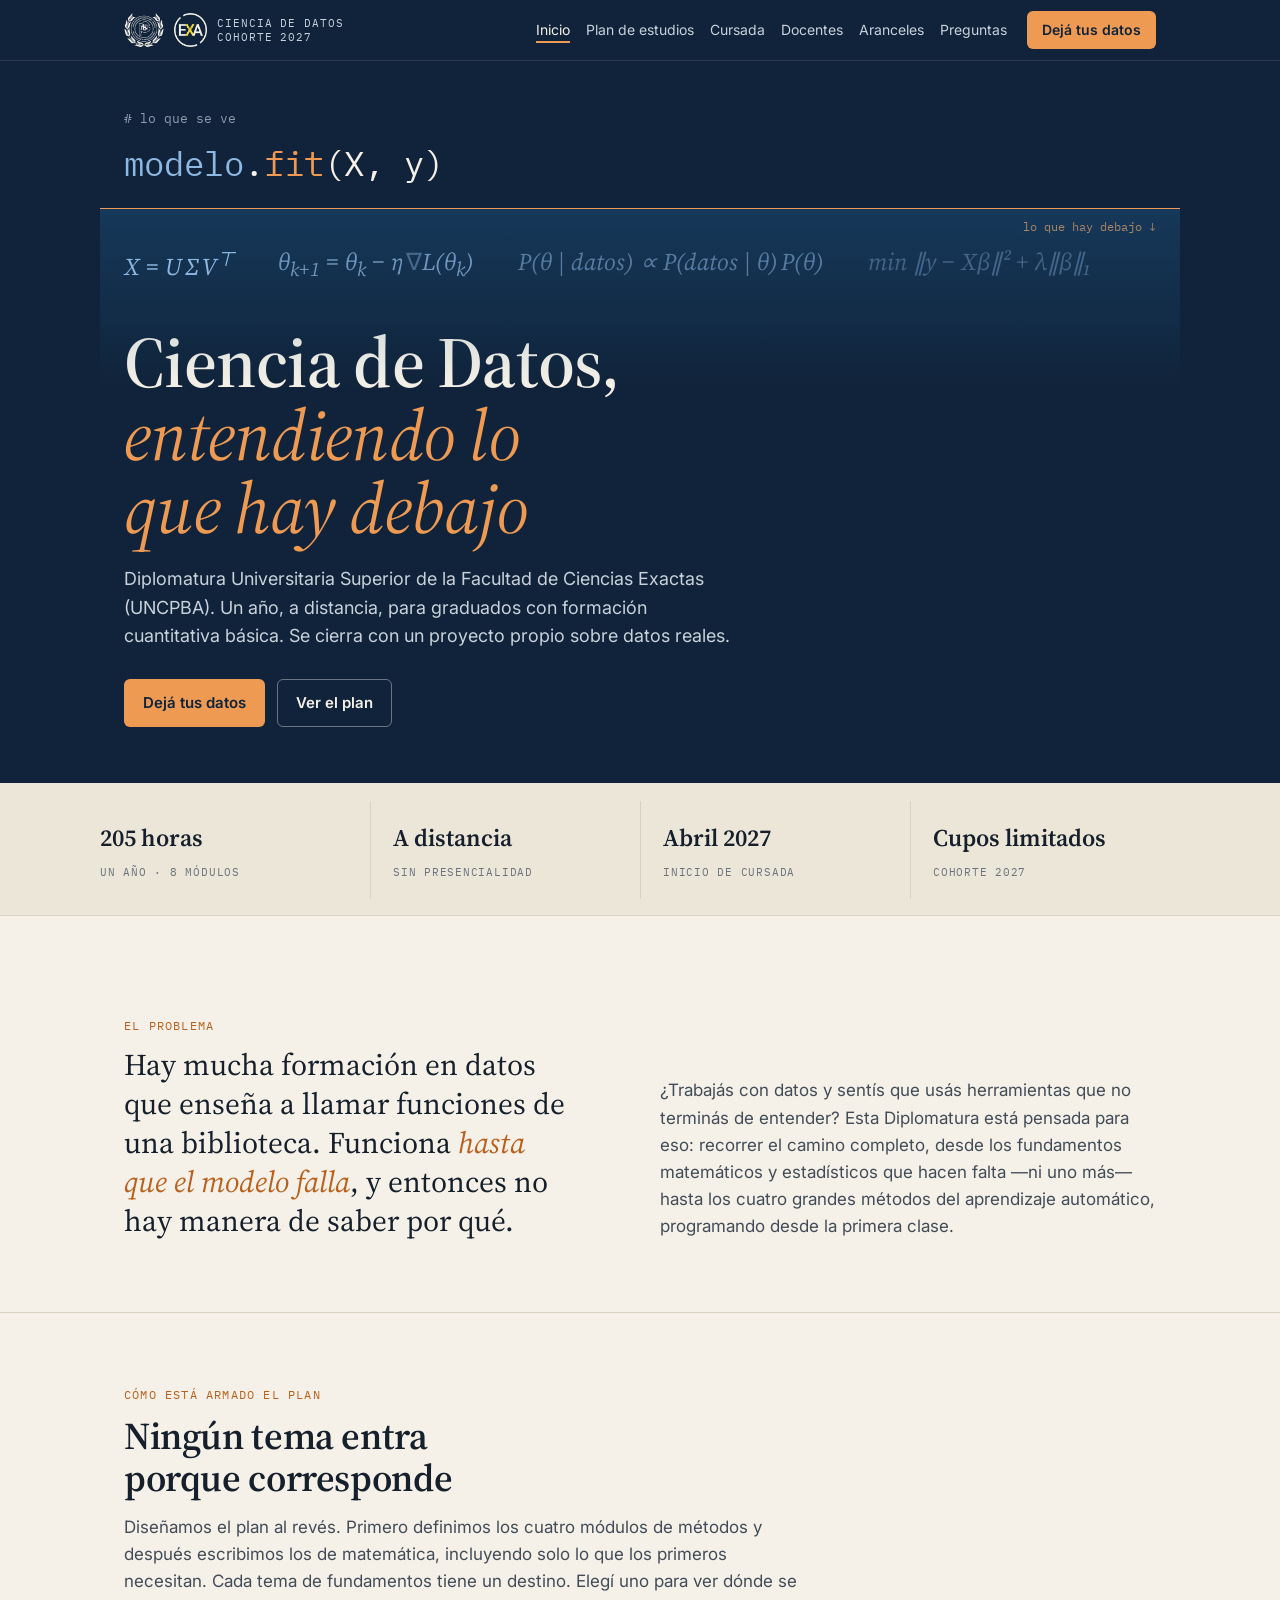
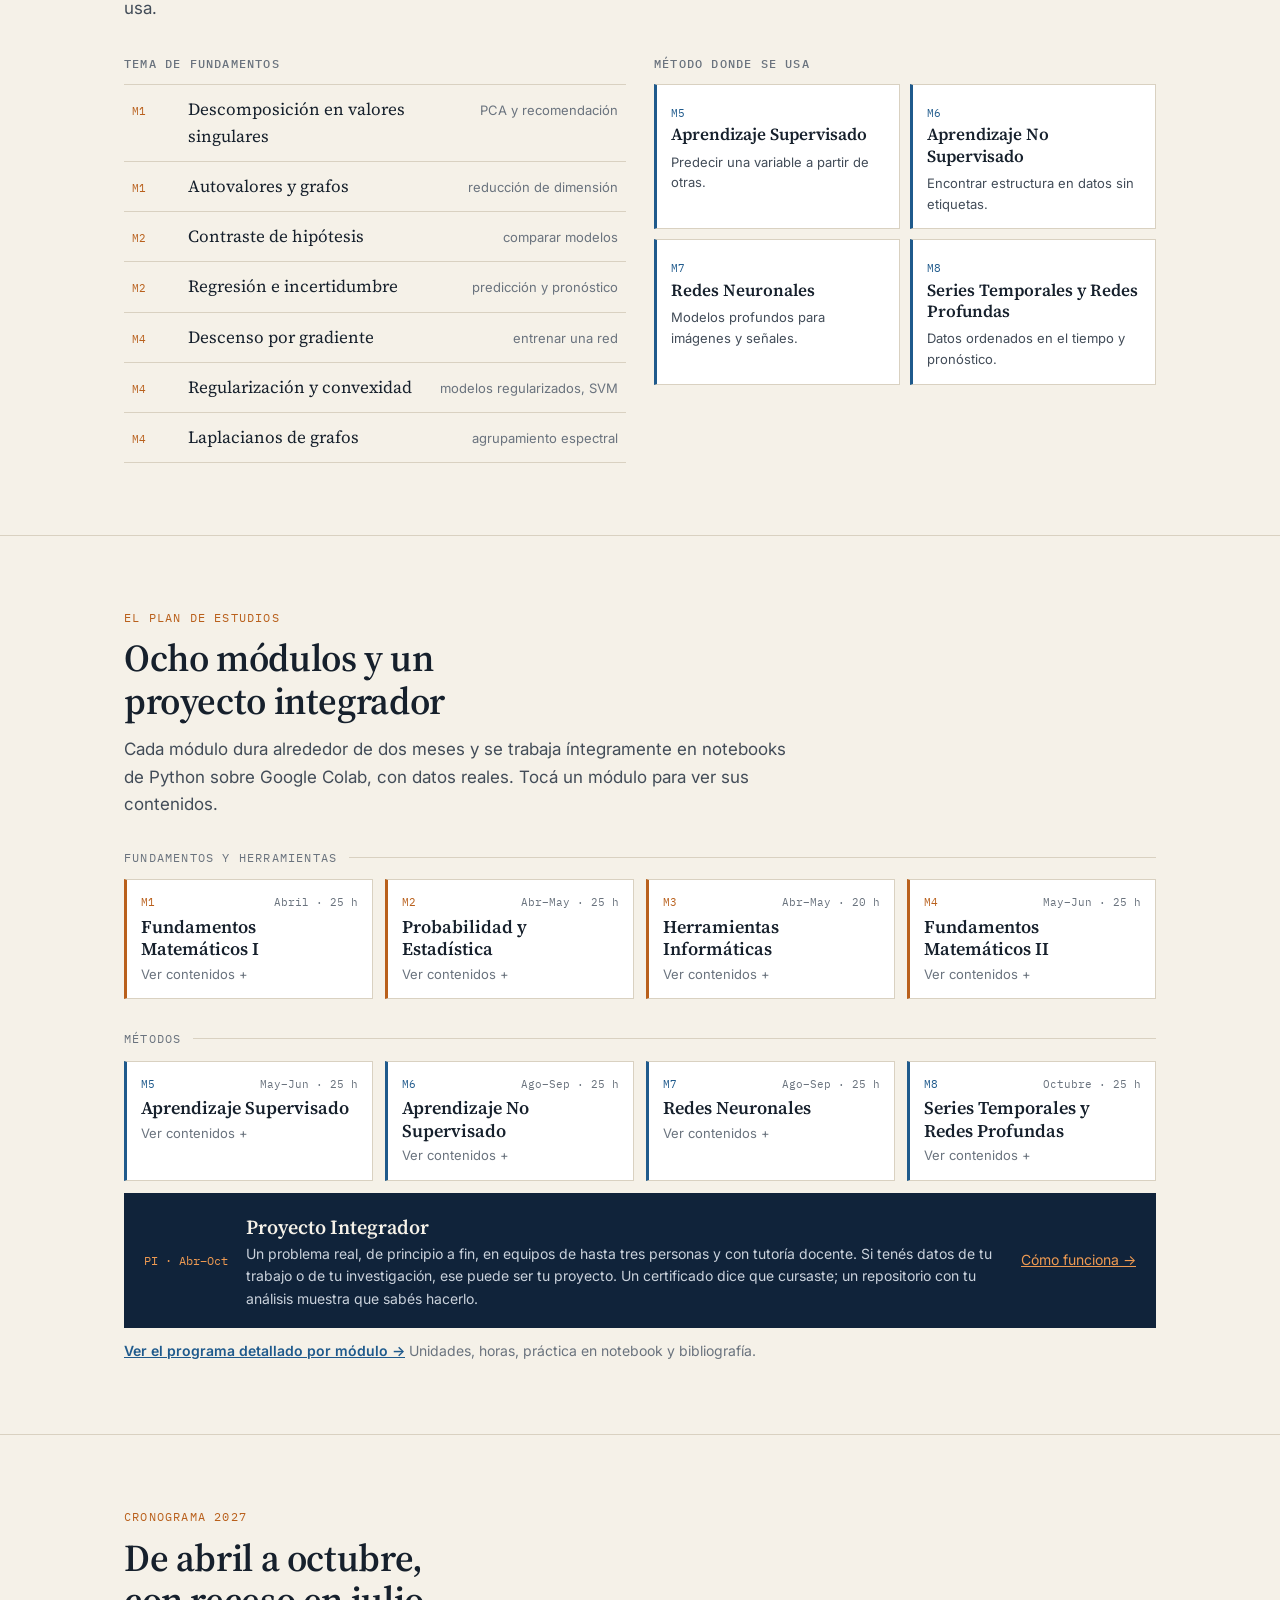
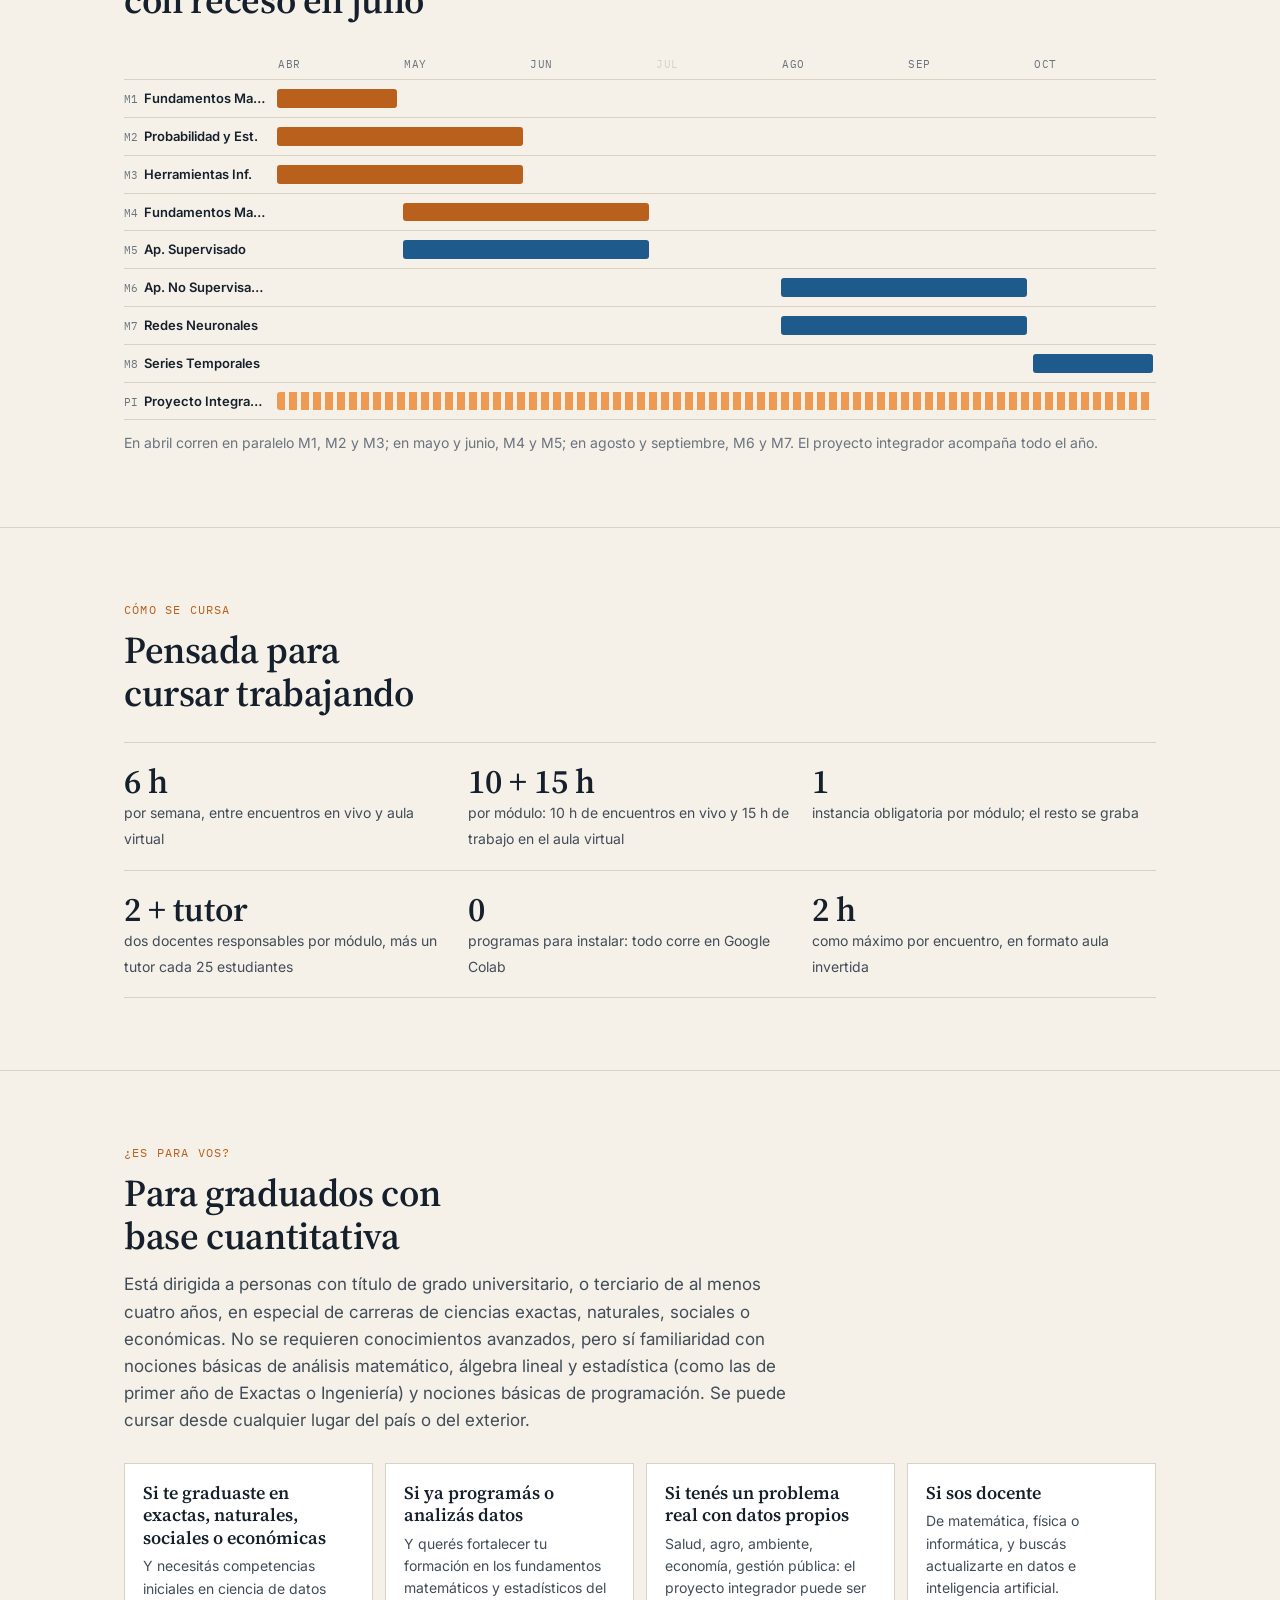
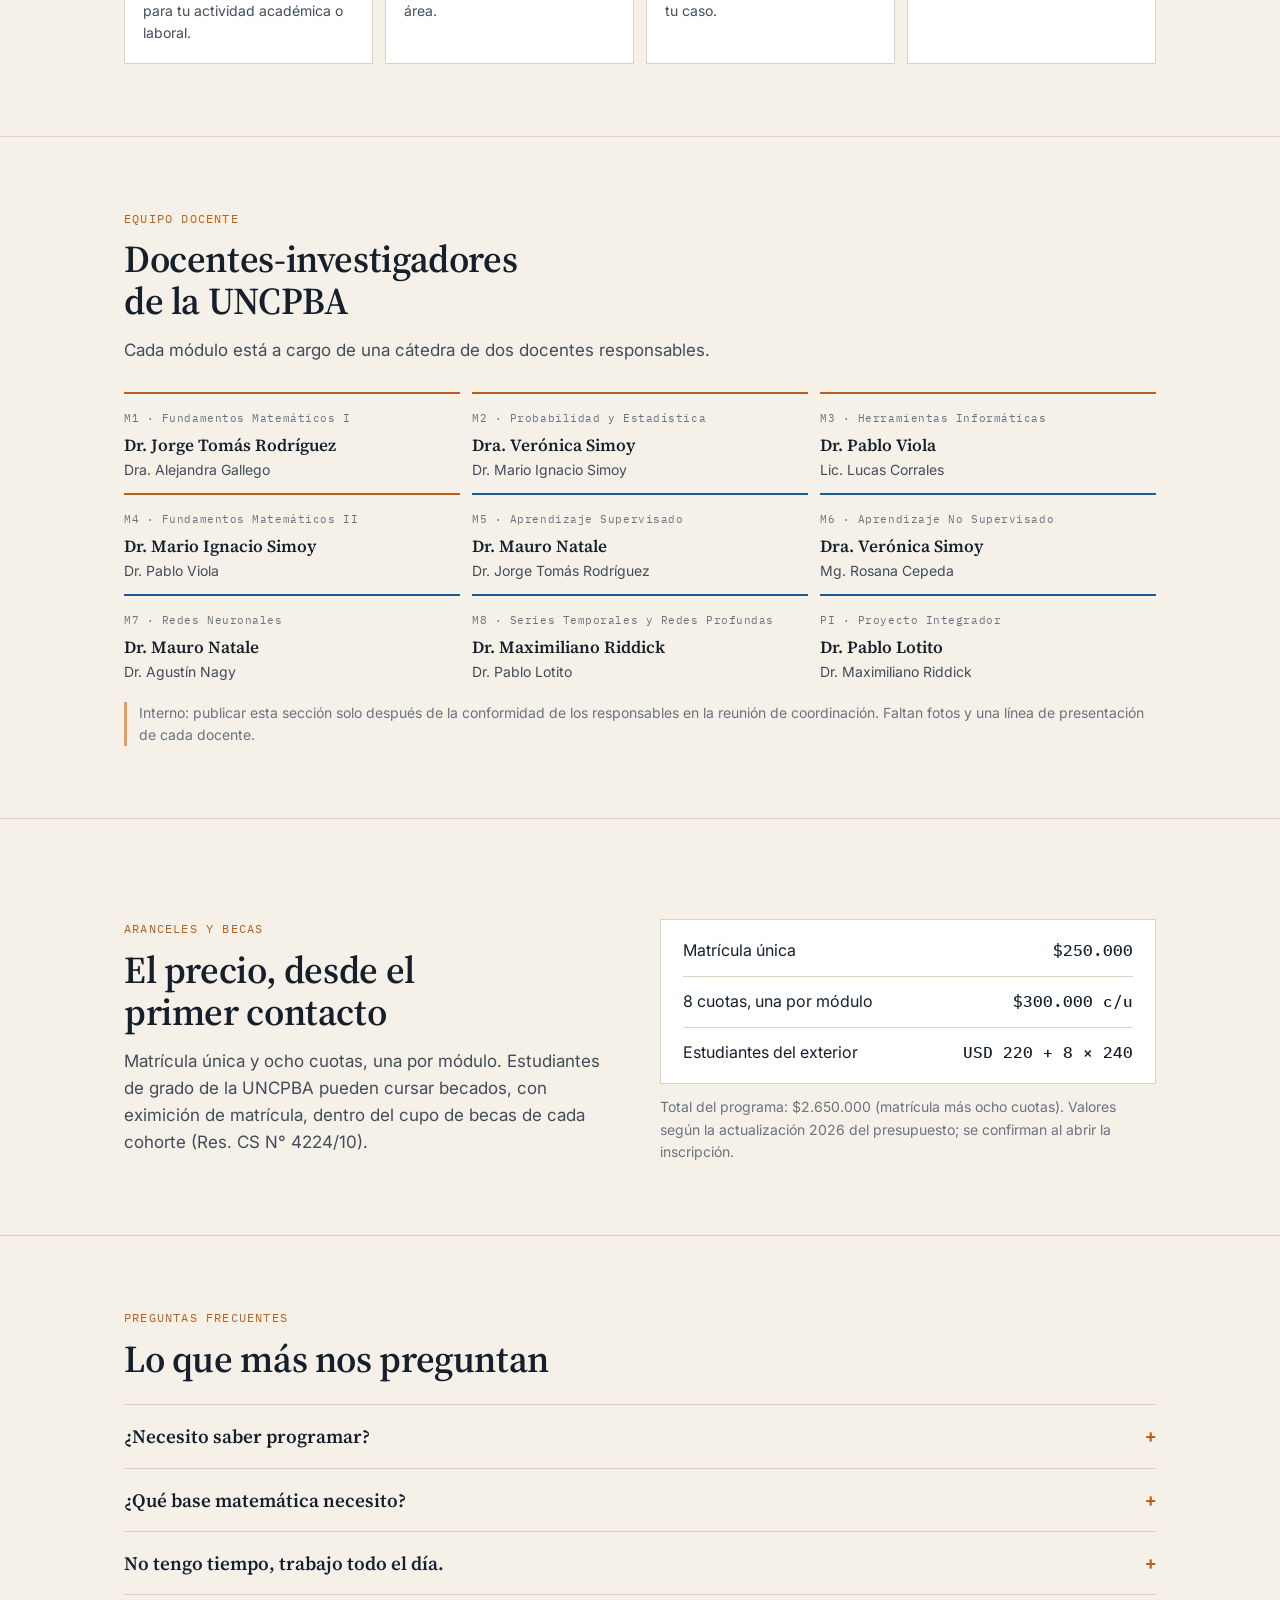
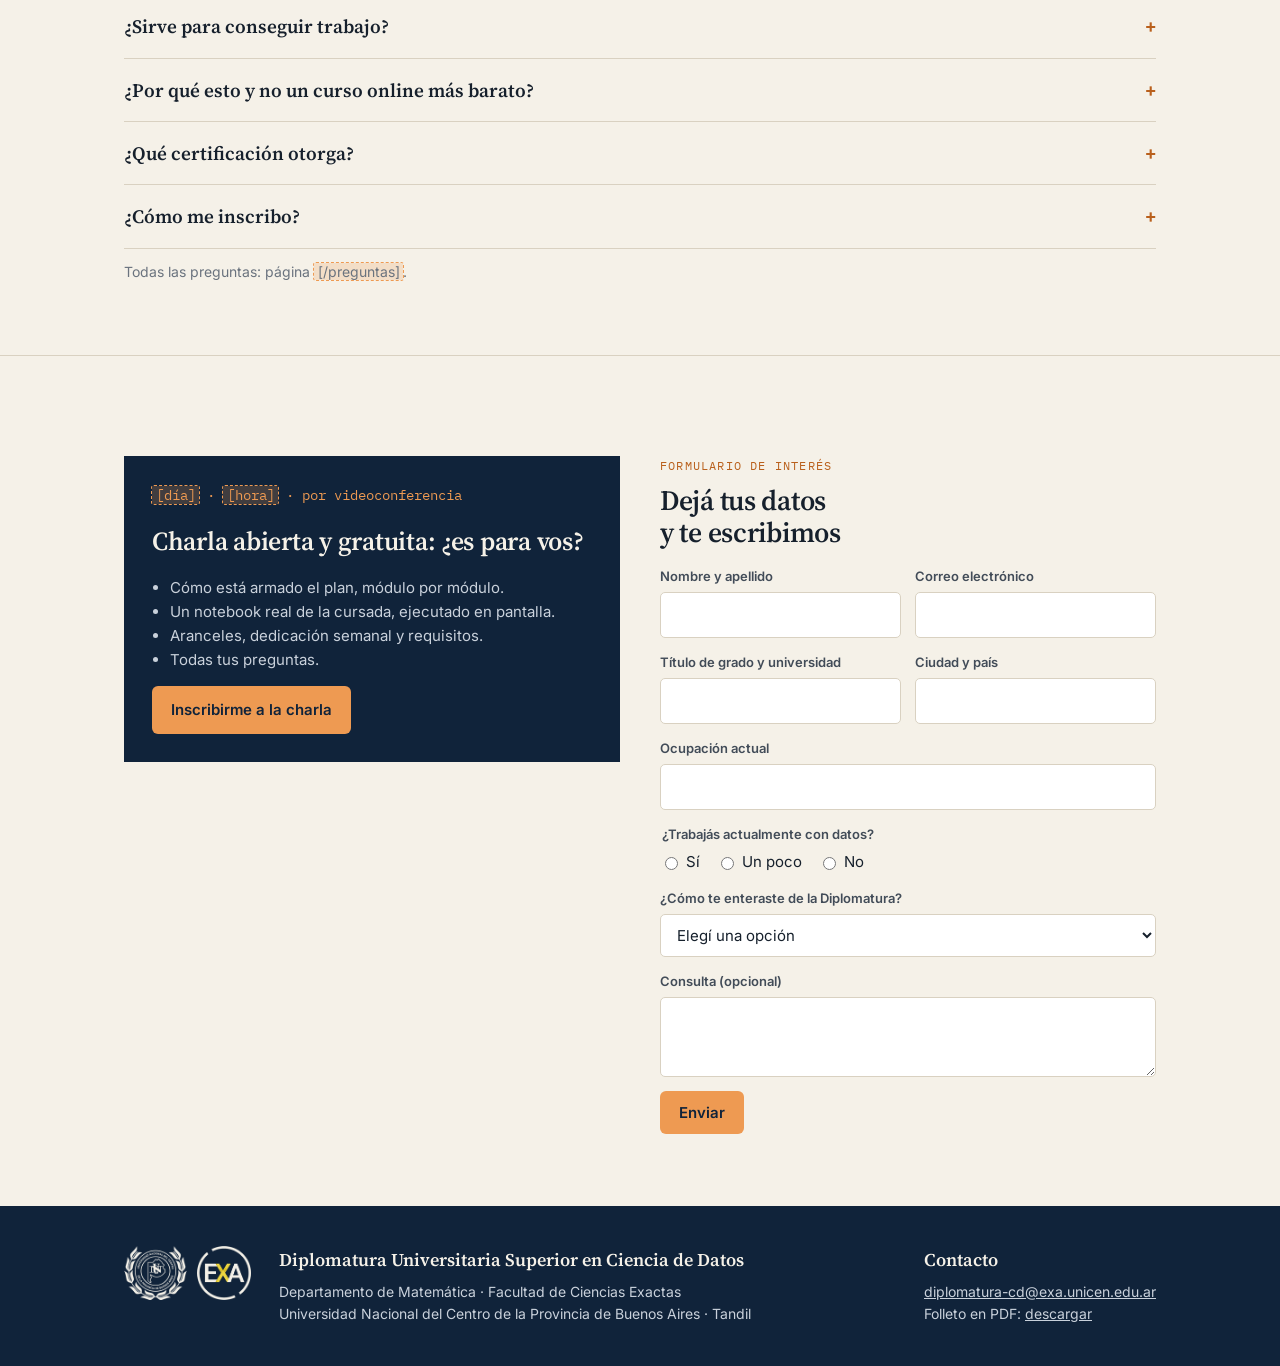
==== commit 0966922e: "Update print statement from 'Hello' to 'Goodbye'" ====
--- a/index.html
+++ b/index.html
@@ -381,7 +381,7 @@
   <div class="kick">Equipo docente</div>
   <h2>Docentes-investigadores de la UNCPBA</h2>
   <p class="intro">Cada módulo está a cargo de una cátedra de dos docentes responsables.</p>
-  <div class="team"><div class=""><small>M1 · Fundamentos Matemáticos I</small><b>Dr. Jorge Tomás Rodríguez</b><p>Dra. Alejandra Gallego</p></div><div class=""><small>M2 · Probabilidad y Estadística</small><b>Dra. Verónica Simoy</b><p>Dr. Mario Ignacio Simoy</p></div><div class=""><small>M3 · Herramientas Informáticas</small><b>Dr. Pablo Viola</b><p>Lic. Lucas Corrales</p></div><div class=""><small>M4 · Fundamentos Matemáticos II</small><b>Dr. Mario Ignacio Simoy</b><p>Dra. Victoria Orlando</p></div><div class="m"><small>M5 · Aprendizaje Supervisado</small><b>Dr. Mauro Natale</b><p>Dr. Jorge Tomás Rodríguez</p></div><div class="m"><small>M6 · Aprendizaje No Supervisado</small><b>Dra. Verónica Simoy</b><p>Mg. Rosana Cepeda</p></div><div class="m"><small>M7 · Redes Neuronales</small><b>Dr. Mauro Natale</b><p>Dr. Agustín Nagy</p></div><div class="m"><small>M8 · Series Temporales y Redes Profundas</small><b>Dr. Maximiliano Riddick</b><p>Dr. Pablo Lotito</p></div><div class="m"><small>PI · Proyecto Integrador</small><b>Dr. Pablo Lotito</b><p>Dr. Maximiliano Riddick</p></div></div>
+  <div class="team"><div class=""><small>M1 · Fundamentos Matemáticos I</small><b>Dr. Jorge Tomás Rodríguez</b><p>Dra. Alejandra Gallego</p></div><div class=""><small>M2 · Probabilidad y Estadística</small><b>Dra. Verónica Simoy</b><p>Dr. Mario Ignacio Simoy</p></div><div class=""><small>M3 · Herramientas Informáticas</small><b>Dr. Pablo Viola</b><p>Lic. Lucas Corrales</p></div><div class=""><small>M4 · Fundamentos Matemáticos II</small><b>Dr. Mario Ignacio Simoy</b><p>Dr. Pablo Viola</p></div><div class="m"><small>M5 · Aprendizaje Supervisado</small><b>Dr. Mauro Natale</b><p>Dr. Jorge Tomás Rodríguez</p></div><div class="m"><small>M6 · Aprendizaje No Supervisado</small><b>Dra. Verónica Simoy</b><p>Mg. Rosana Cepeda</p></div><div class="m"><small>M7 · Redes Neuronales</small><b>Dr. Mauro Natale</b><p>Dr. Agustín Nagy</p></div><div class="m"><small>M8 · Series Temporales y Redes Profundas</small><b>Dr. Maximiliano Riddick</b><p>Dr. Pablo Lotito</p></div><div class="m"><small>PI · Proyecto Integrador</small><b>Dr. Pablo Lotito</b><p>Dr. Maximiliano Riddick</p></div></div>
   <p class="note">Interno: publicar esta sección solo después de la conformidad de los responsables en la reunión de coordinación. Faltan fotos y una línea de presentación de cada docente.</p>
 </div></section>
 
@@ -411,7 +411,7 @@
     <details><summary>¿Sirve para conseguir trabajo?</summary><p>Se sale con un proyecto reproducible en un repositorio público y con las herramientas que se piden en las búsquedas del área. No ofrecemos bolsa de trabajo ni garantía de inserción: ofrecemos la formación y la evidencia de haberla hecho.</p></details>
     <details><summary>¿Por qué esto y no un curso online más barato?</summary><p>Diploma universitario, seguimiento docente real (dos docentes responsables por módulo y un tutor cada 25 estudiantes) y fundamento matemático. Un curso grabado no corrige tu proyecto ni responde tus dudas.</p></details>
     <details><summary>¿Qué certificación otorga?</summary><p>El certificado de Diplomado/a Universitario/a Superior en Ciencia de Datos, expedido por la UNCPBA. Es un trayecto formativo para graduados, orientado a la práctica; como toda diplomatura universitaria, no otorga incumbencias profesionales.</p></details>
-    <details><summary>¿Cómo me inscribo?</summary><p>Se requiere título de grado universitario, o terciario de al menos cuatro años. La preinscripción se acompaña con DNI o pasaporte, currículum vitae ampliado, copia legalizada del título y del programa analítico de la carrera, y una nota de conformidad sobre la ausencia de incumbencias profesionales. Si las postulaciones superan el cupo, el Coordinador y el Consejo Asesor establecen un orden de mérito según antecedentes.</p></details>
+    <details><summary>¿Cómo me inscribo?</summary><p>Se requiere título de grado universitario, o terciario de al menos cuatro años. La preinscripción se acompaña con DNI o pasaporte, currículum vitae ampliado, copia legalizada del título y del programa analítico de la carrera, y una nota de conformidad sobre la ausencia de incumbencias profesionales. Si las postulaciones superan el cupo, el Coordinador y el Consejo Asesor establecen un orden de mérito según antecedentes. Próximamente se dispondrá de un formulario de preinscripción.</p></details>
   </div>
   <p class="small">Todas las preguntas: página <span class="ph">[/preguntas]</span>.</p>
 </div></section>
@@ -448,7 +448,7 @@
 <footer><div class="wrap">
   <span class="brand"><img src="[data-uri]" alt="UNCPBA"><img src="[data-uri]" alt="Facultad de Ciencias Exactas"></span>
   <div><b>Diplomatura Universitaria Superior en Ciencia de Datos</b>Departamento de Matemática · Facultad de Ciencias Exactas<br>Universidad Nacional del Centro de la Provincia de Buenos Aires · Tandil</div>
-  <div><b>Contacto</b><span class="ph">[correo de contacto]</span><br>Preinscripción: preingreso.exa.unicen.edu.ar<br>Folleto en PDF: <span class="ph">[enlace]</span></div>
+  <div><b>Contacto</b><a href="mailto:diplomatura-cd@exa.unicen.edu.ar">diplomatura-cd@exa.unicen.edu.ar</a><br>Folleto en PDF: <a href="assets/folleto.pdf" target="_blank" rel="noopener">descargar</a></div>
 </div></footer>
 
 <script>
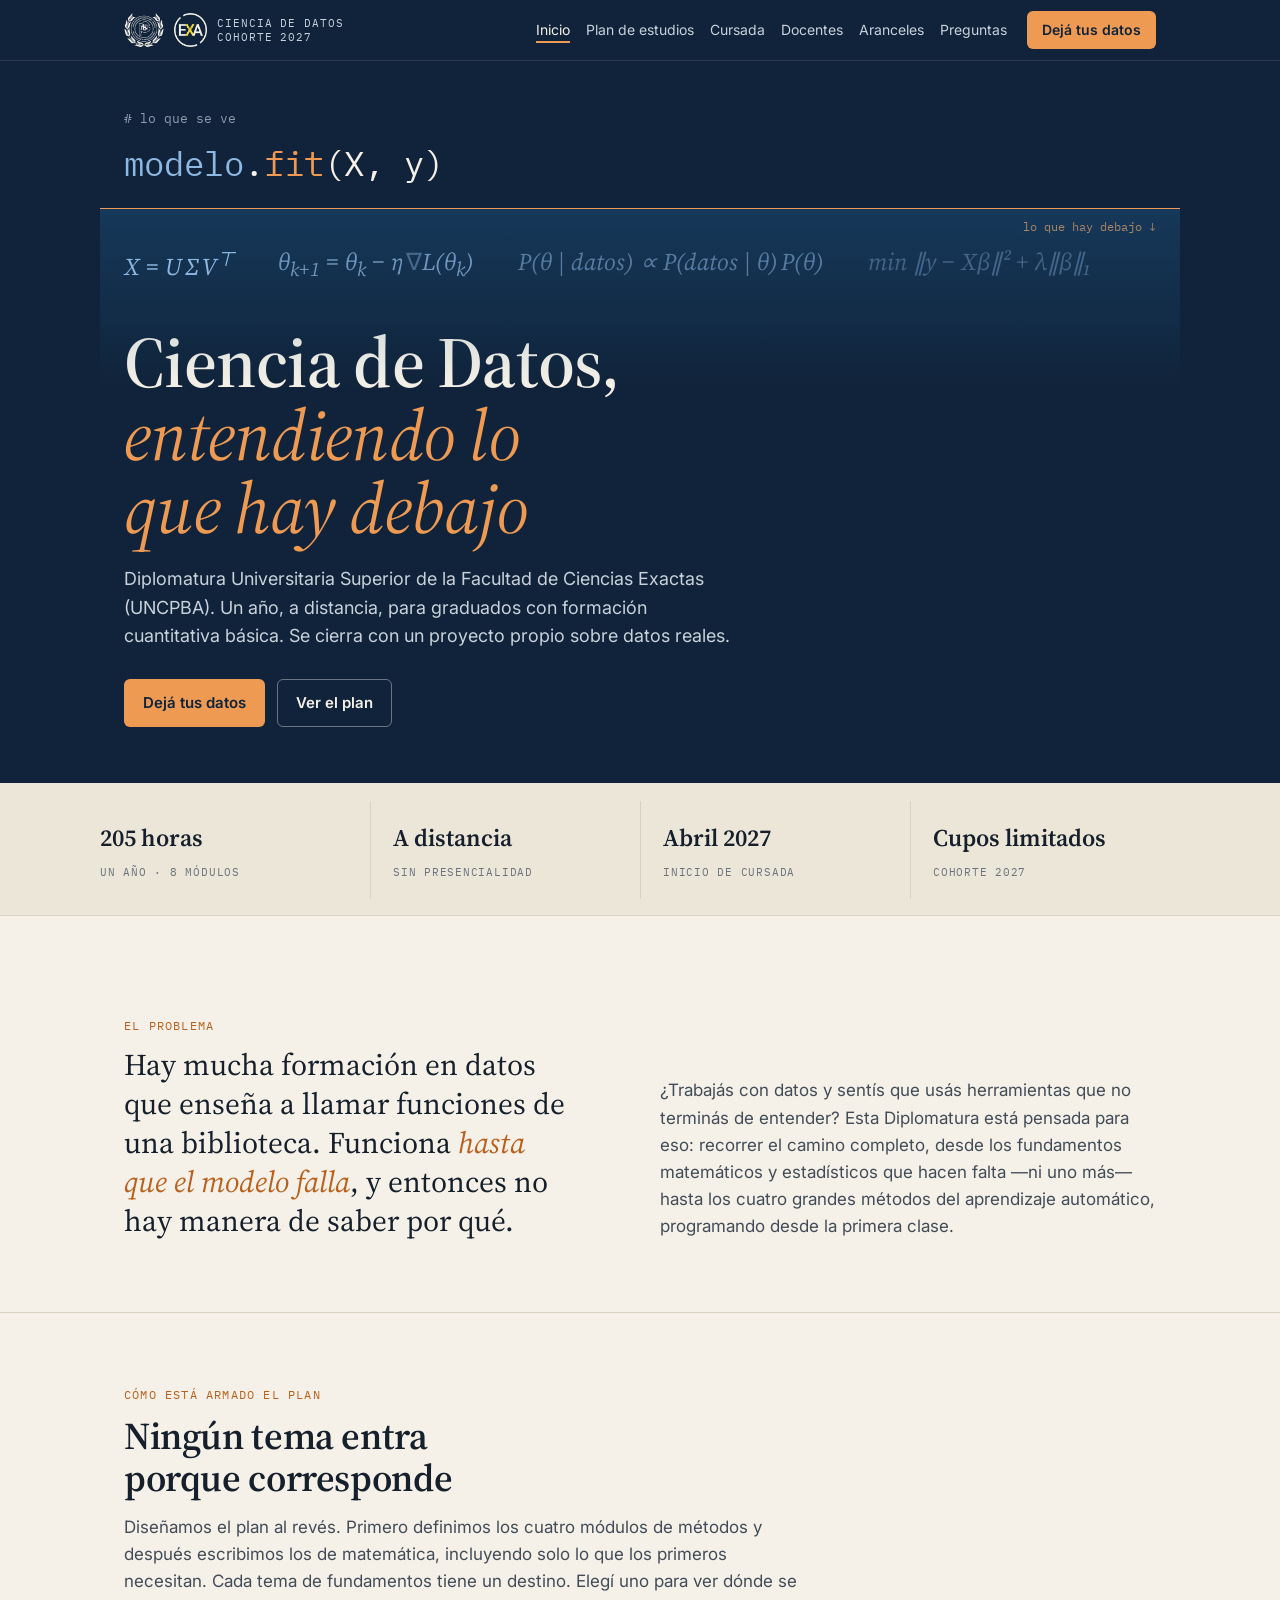
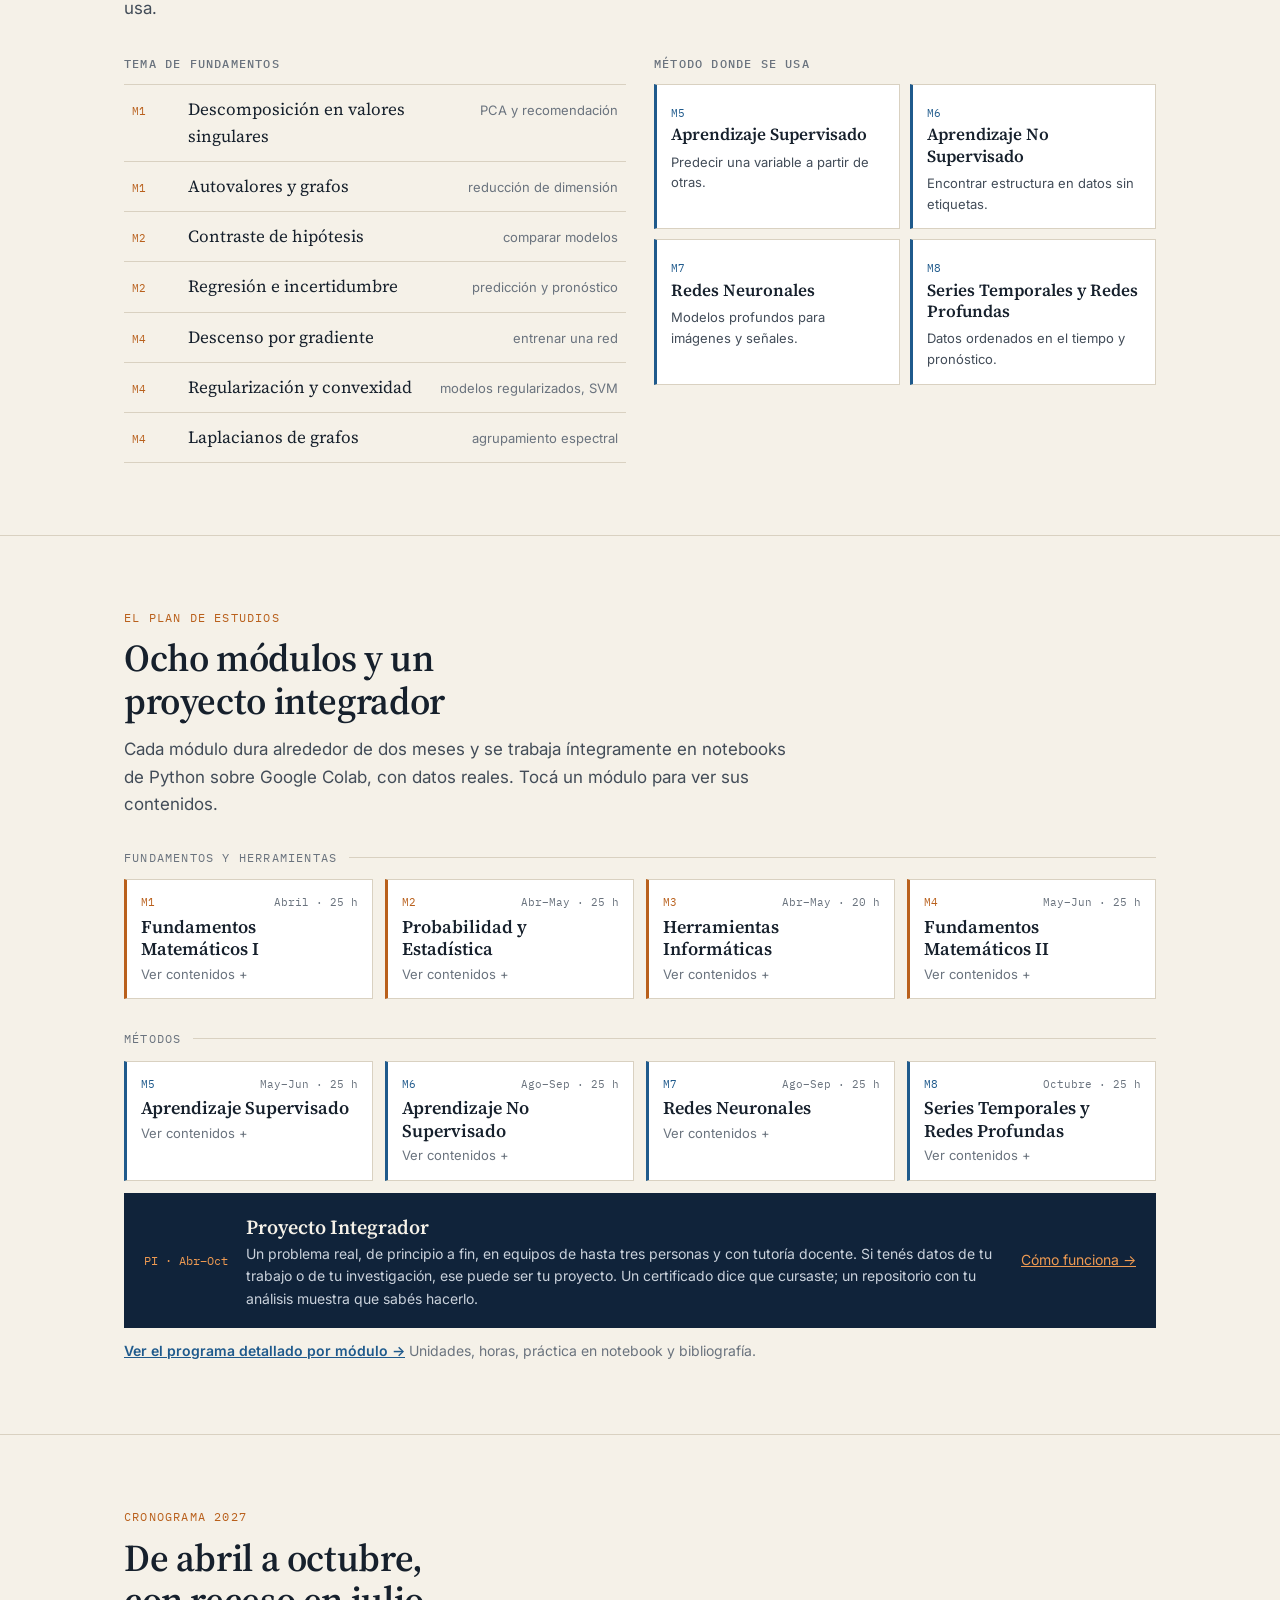
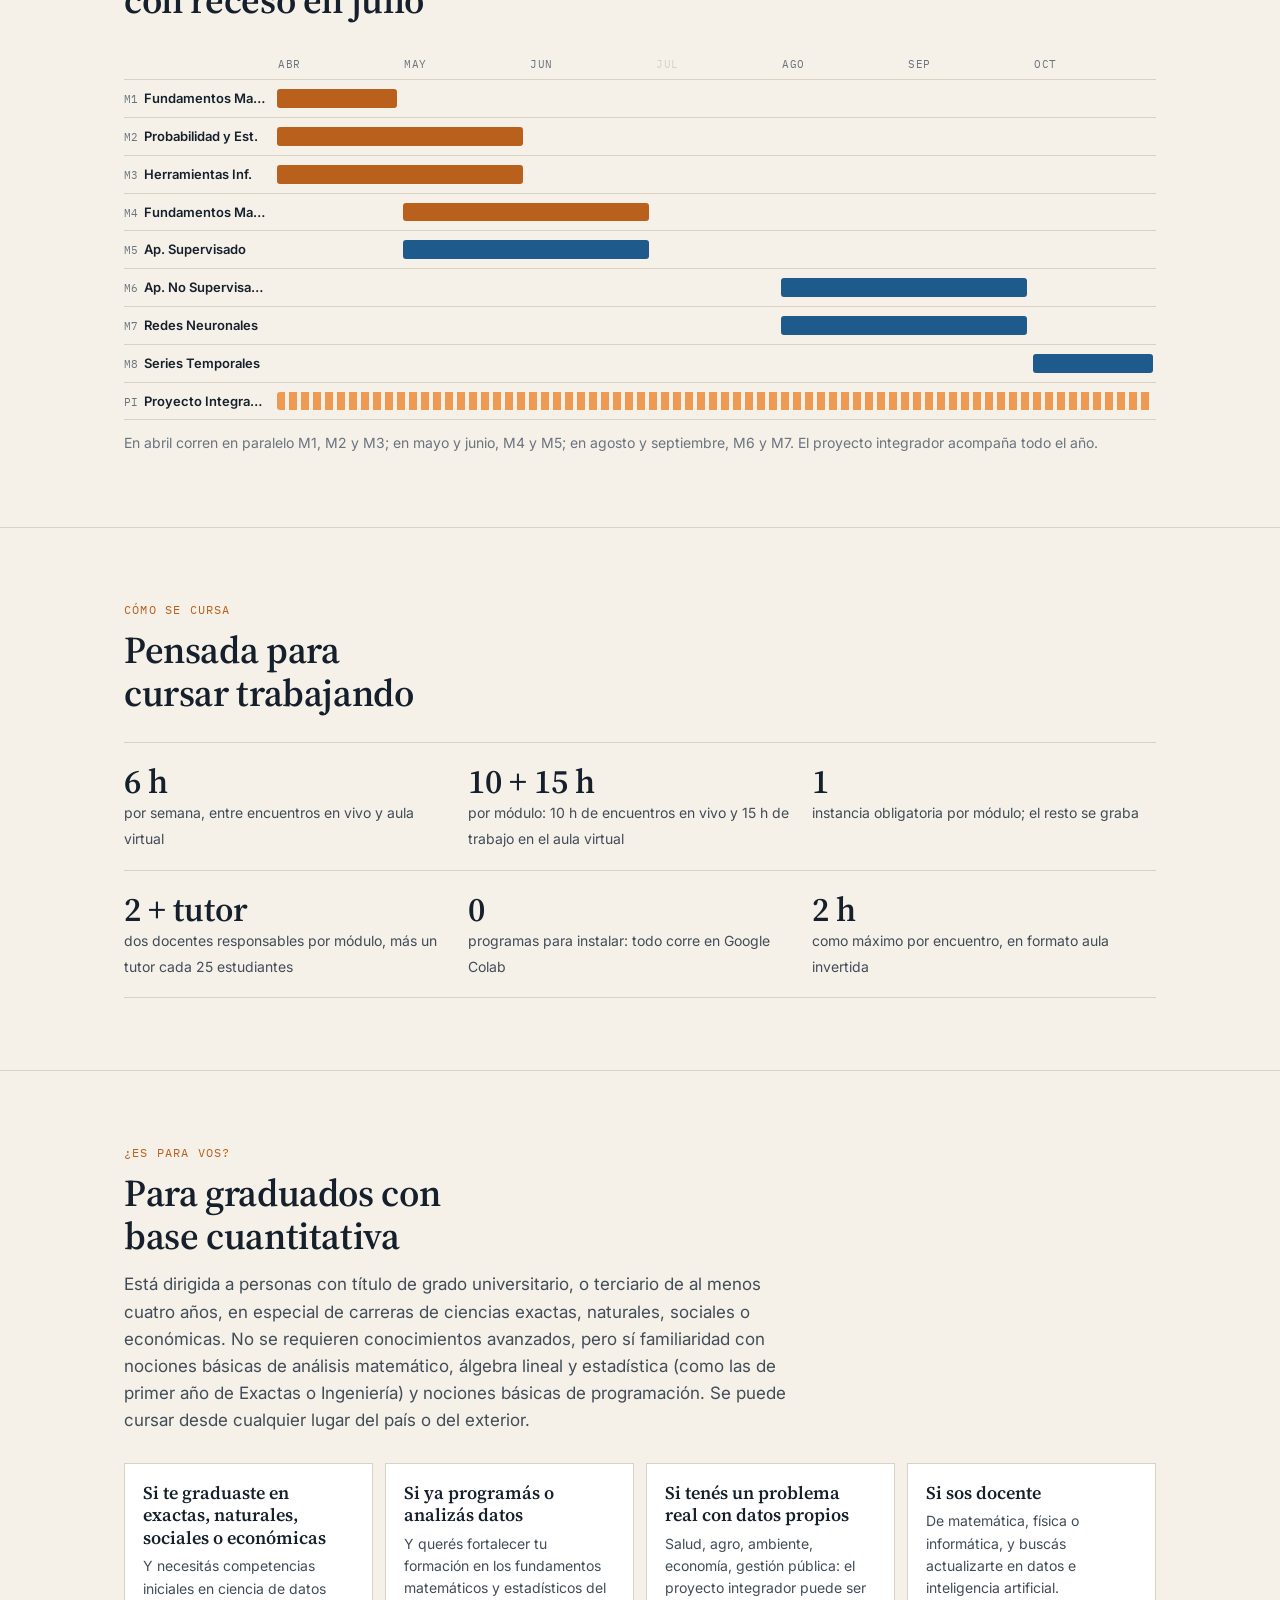
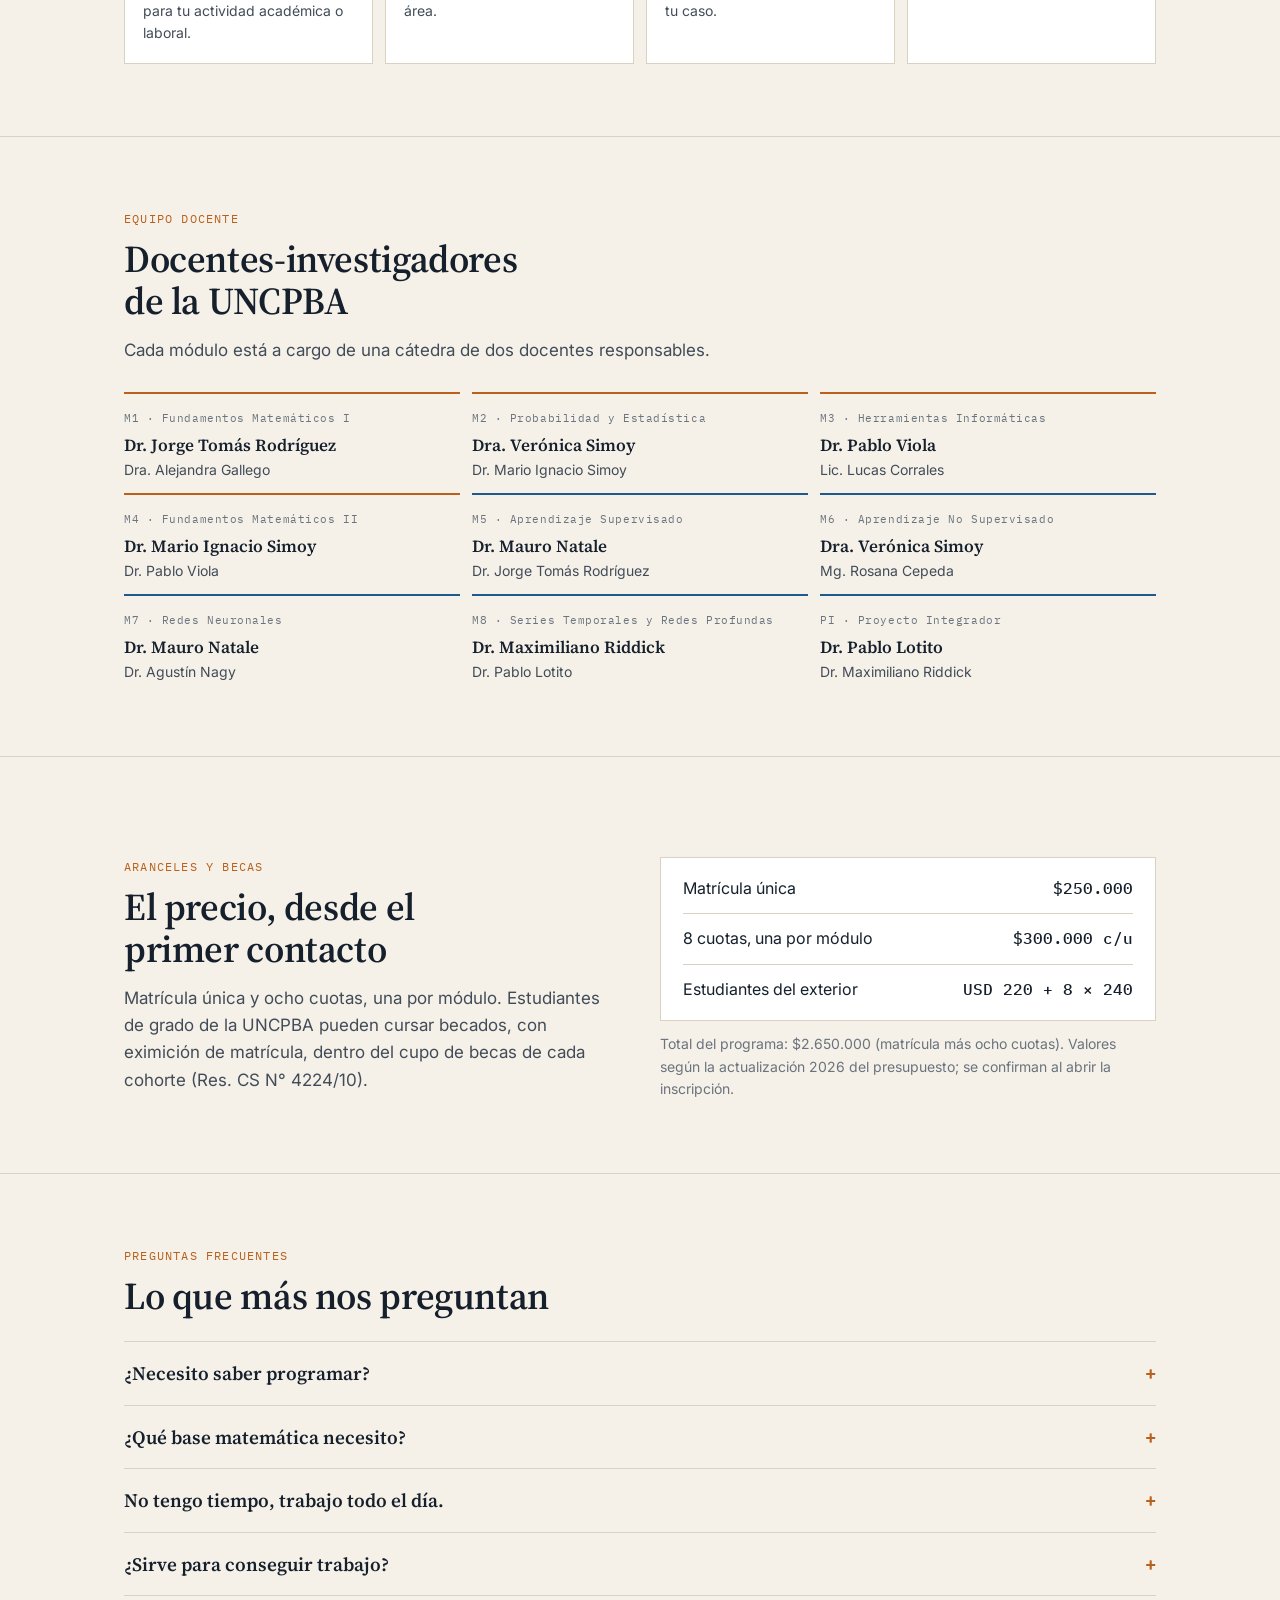
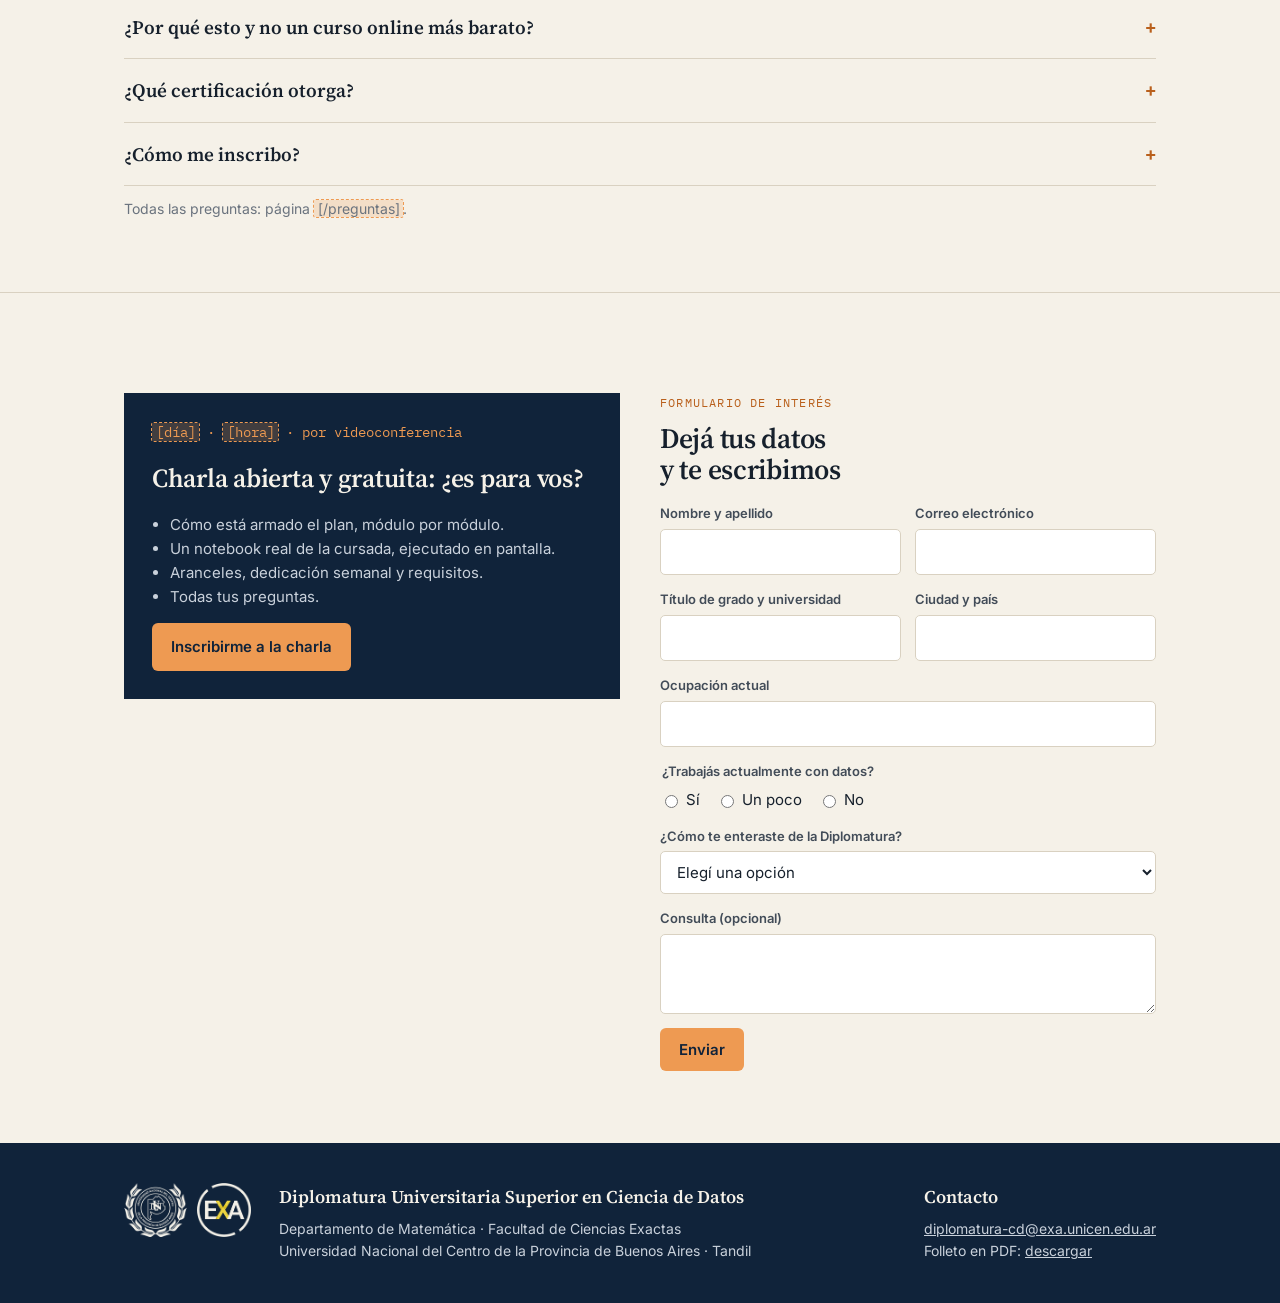
==== commit 757c32d8: "Quitar nota interna de la seccion Equipo docente" ====
--- a/index.html
+++ b/index.html
@@ -382,7 +382,6 @@
   <h2>Docentes-investigadores de la UNCPBA</h2>
   <p class="intro">Cada módulo está a cargo de una cátedra de dos docentes responsables.</p>
   <div class="team"><div class=""><small>M1 · Fundamentos Matemáticos I</small><b>Dr. Jorge Tomás Rodríguez</b><p>Dra. Alejandra Gallego</p></div><div class=""><small>M2 · Probabilidad y Estadística</small><b>Dra. Verónica Simoy</b><p>Dr. Mario Ignacio Simoy</p></div><div class=""><small>M3 · Herramientas Informáticas</small><b>Dr. Pablo Viola</b><p>Lic. Lucas Corrales</p></div><div class=""><small>M4 · Fundamentos Matemáticos II</small><b>Dr. Mario Ignacio Simoy</b><p>Dr. Pablo Viola</p></div><div class="m"><small>M5 · Aprendizaje Supervisado</small><b>Dr. Mauro Natale</b><p>Dr. Jorge Tomás Rodríguez</p></div><div class="m"><small>M6 · Aprendizaje No Supervisado</small><b>Dra. Verónica Simoy</b><p>Mg. Rosana Cepeda</p></div><div class="m"><small>M7 · Redes Neuronales</small><b>Dr. Mauro Natale</b><p>Dr. Agustín Nagy</p></div><div class="m"><small>M8 · Series Temporales y Redes Profundas</small><b>Dr. Maximiliano Riddick</b><p>Dr. Pablo Lotito</p></div><div class="m"><small>PI · Proyecto Integrador</small><b>Dr. Pablo Lotito</b><p>Dr. Maximiliano Riddick</p></div></div>
-  <p class="note">Interno: publicar esta sección solo después de la conformidad de los responsables en la reunión de coordinación. Faltan fotos y una línea de presentación de cada docente.</p>
 </div></section>
 
 <section class="s" id="aranceles"><div class="wrap two">
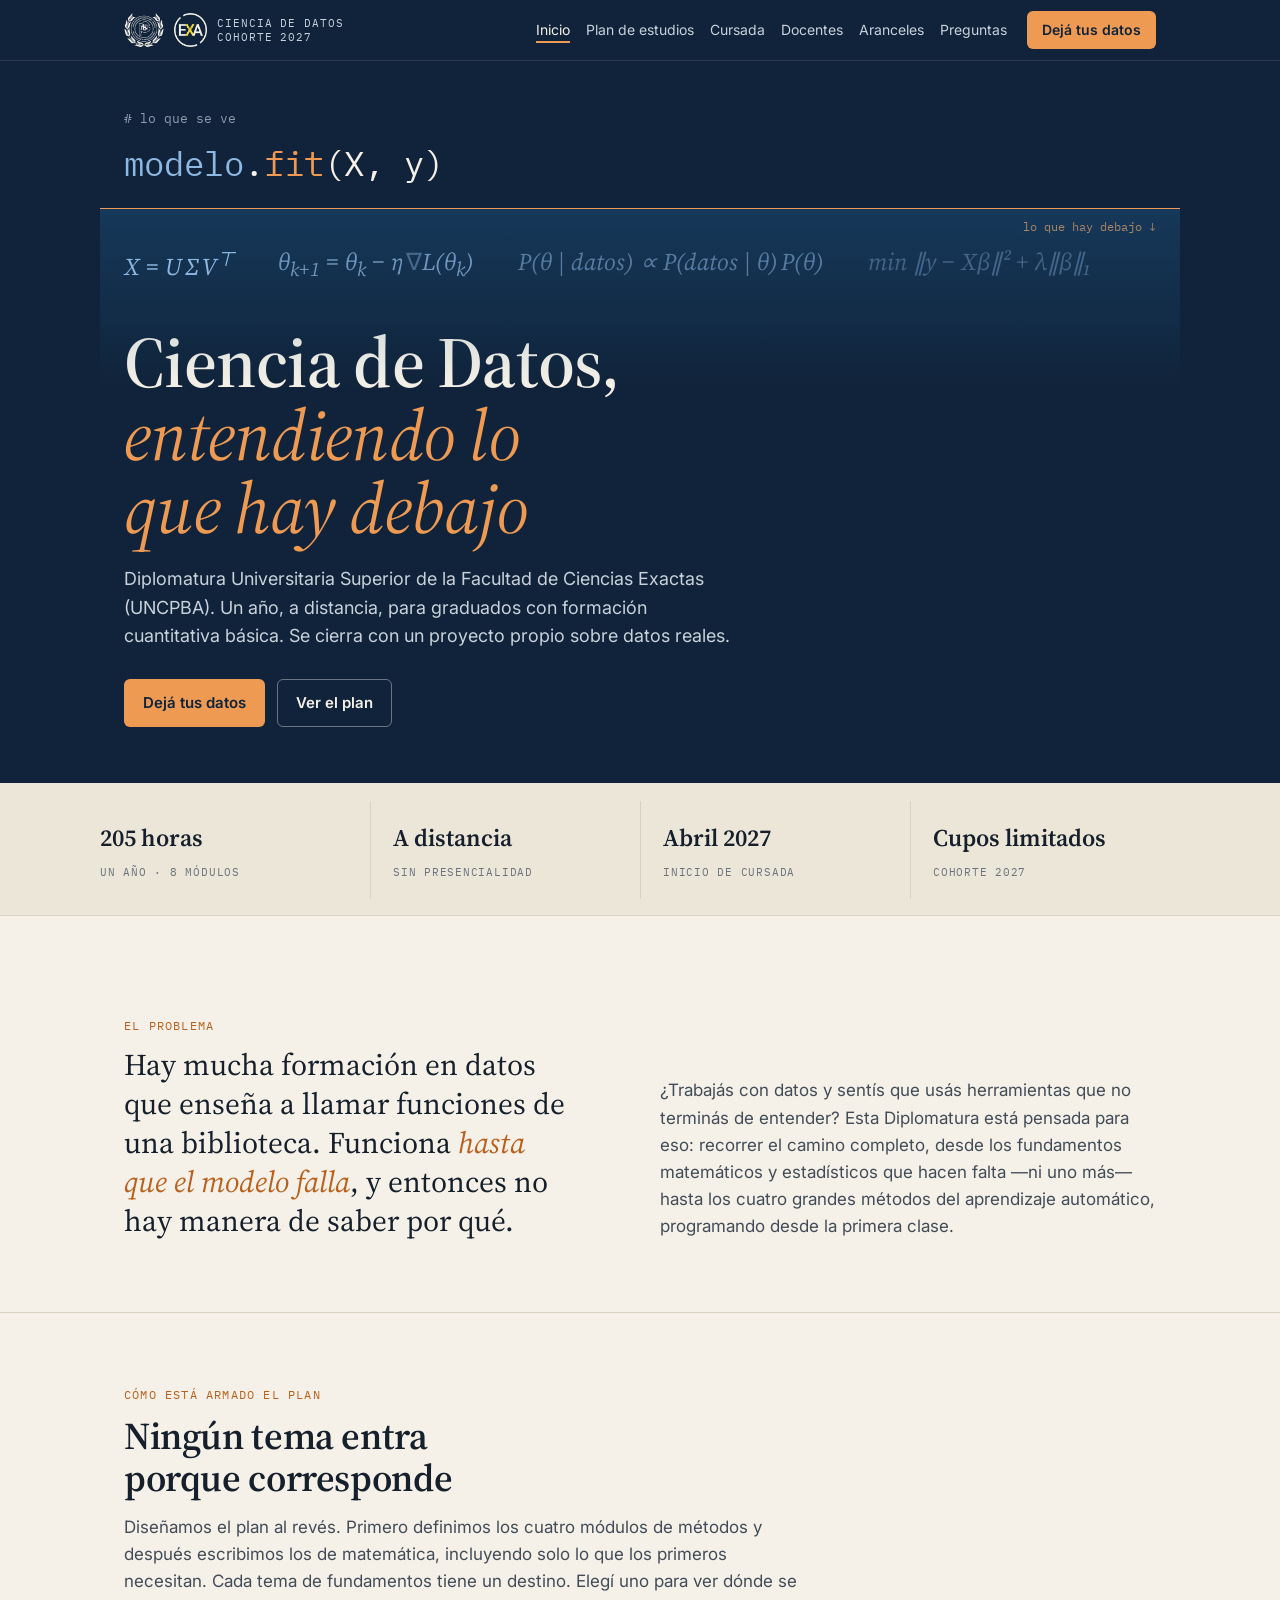
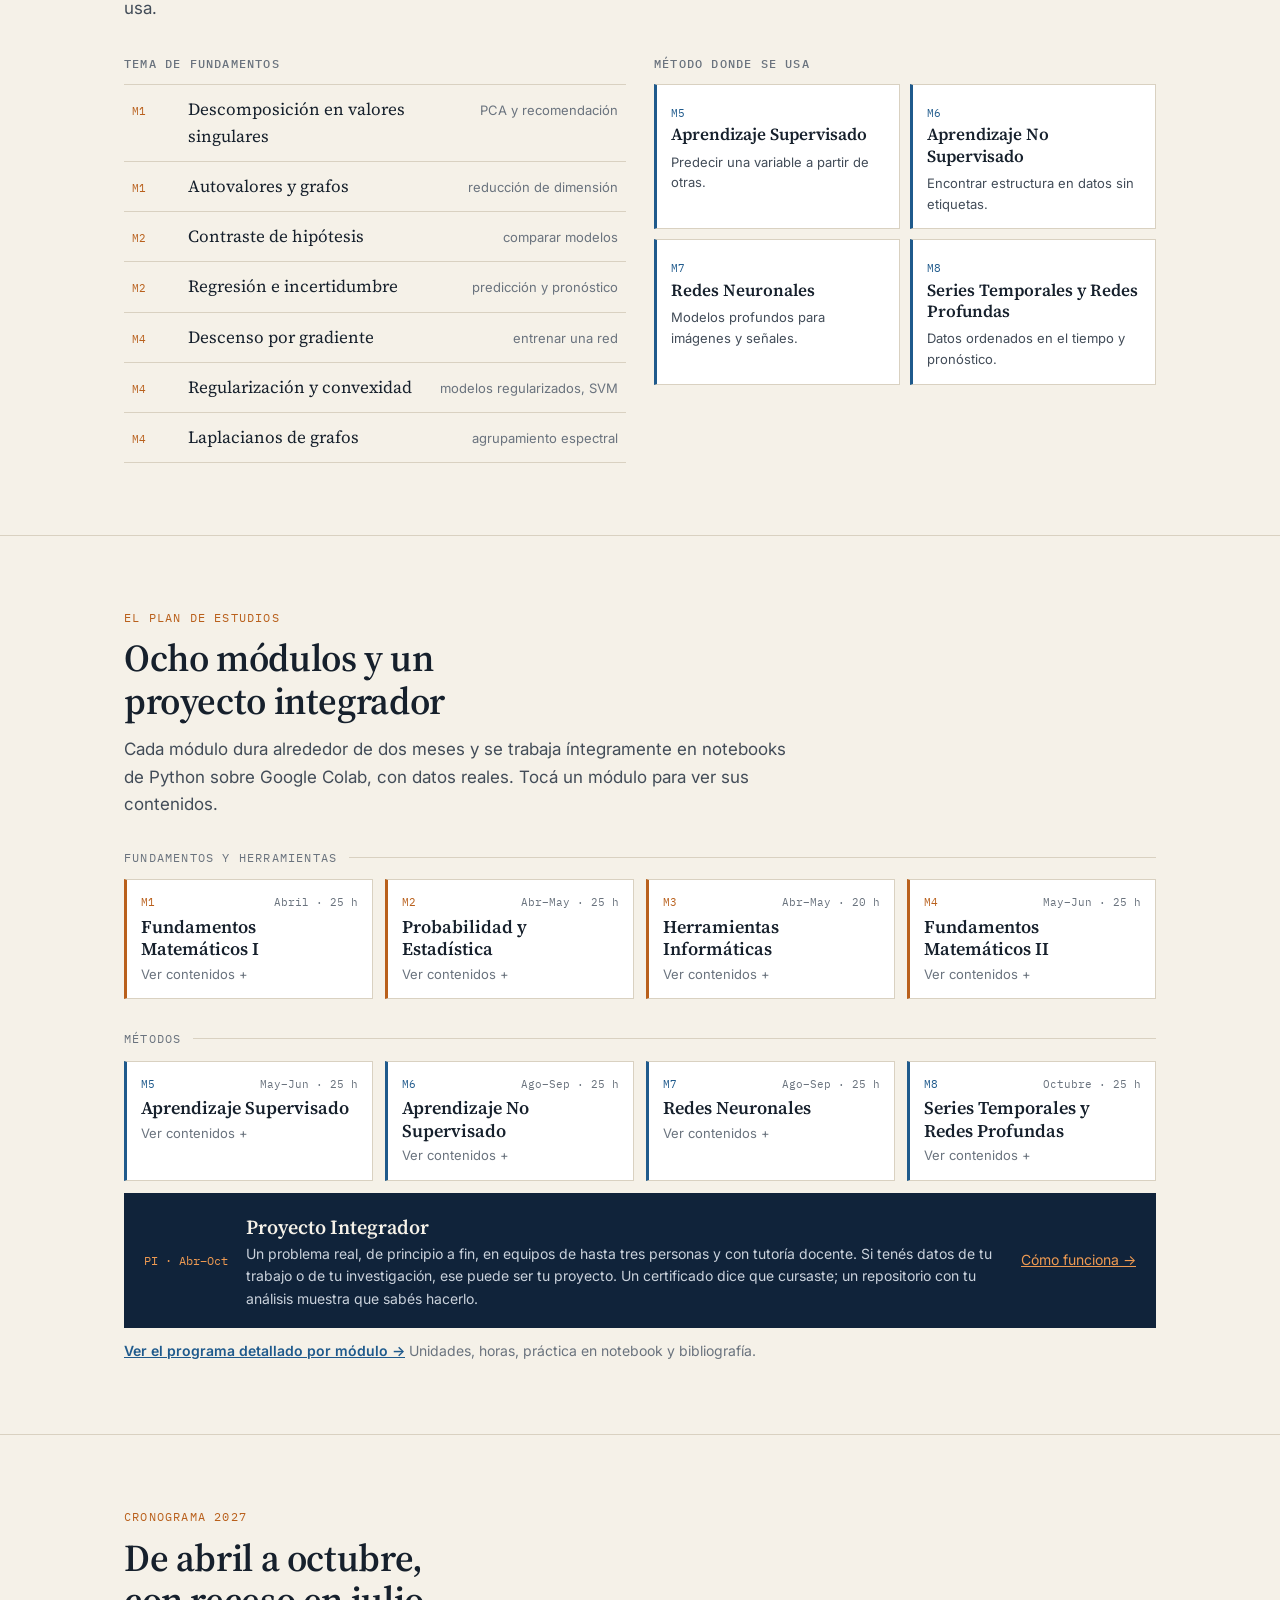
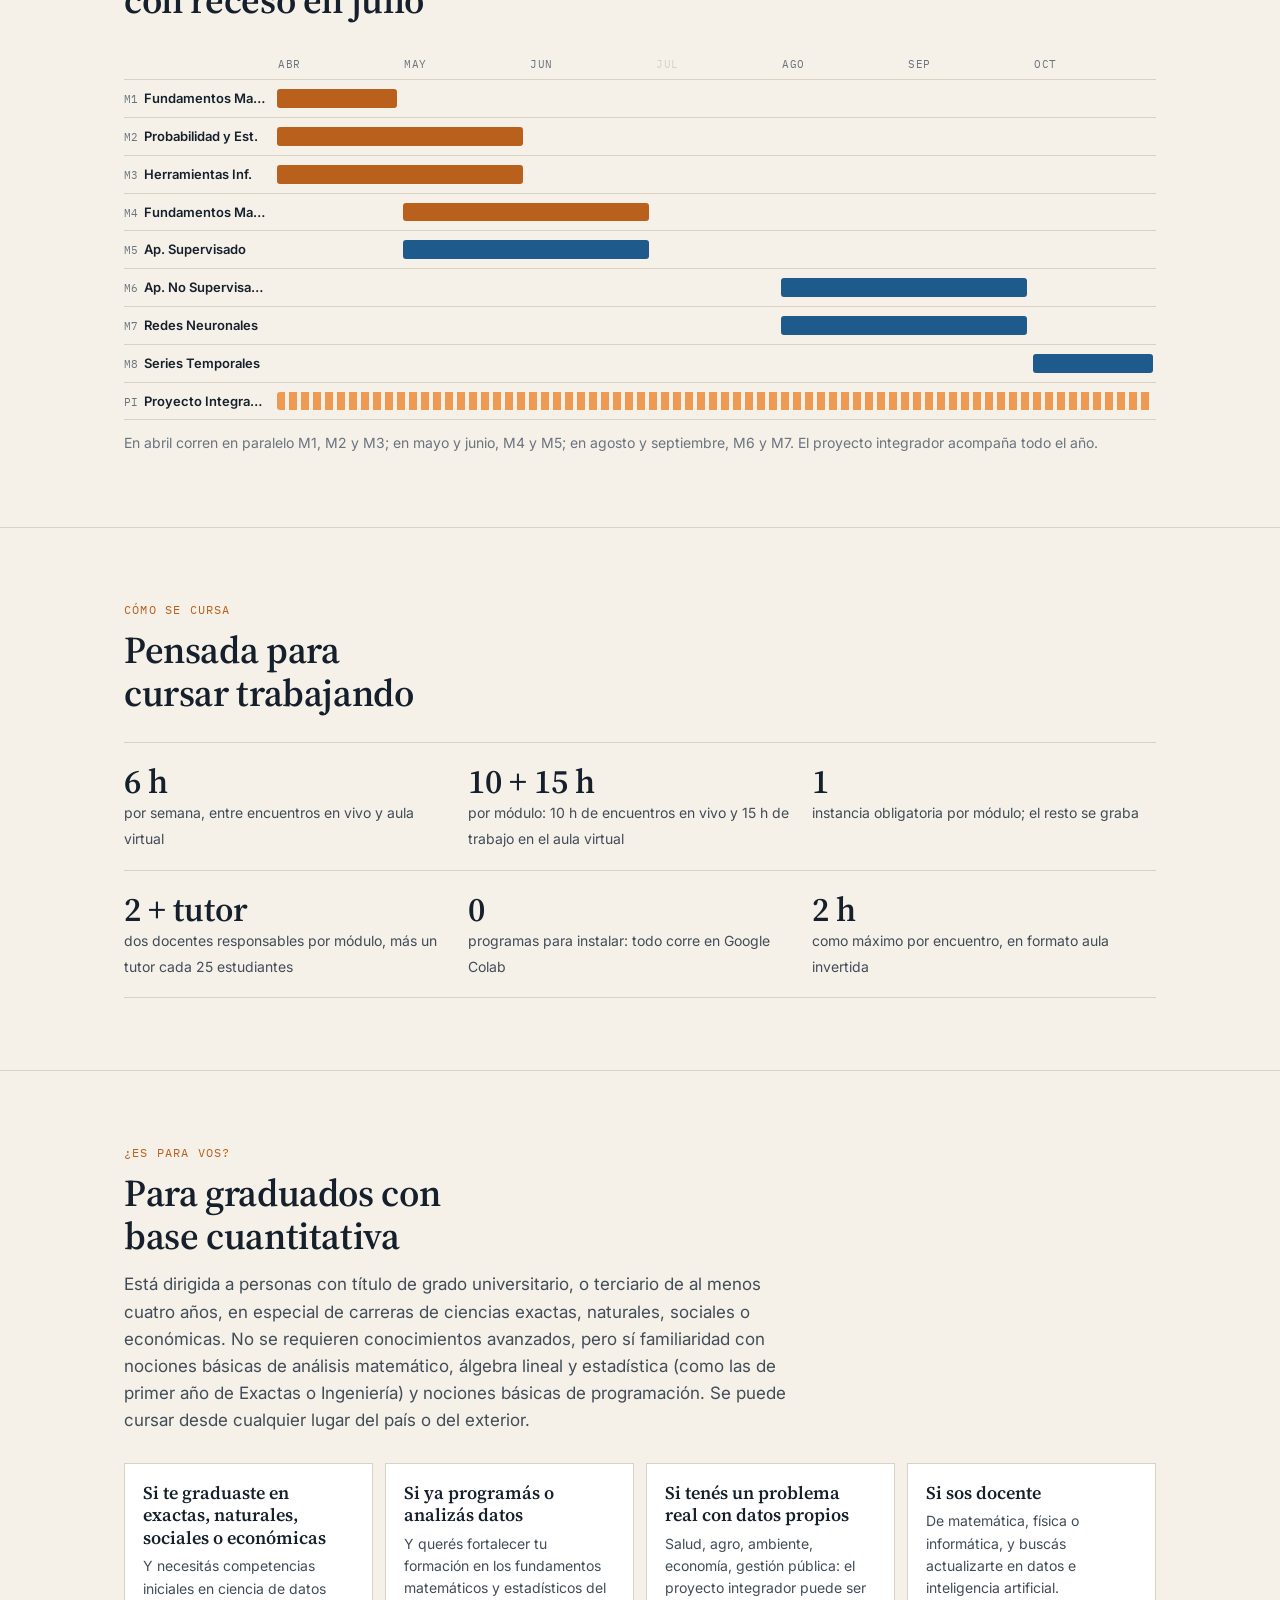
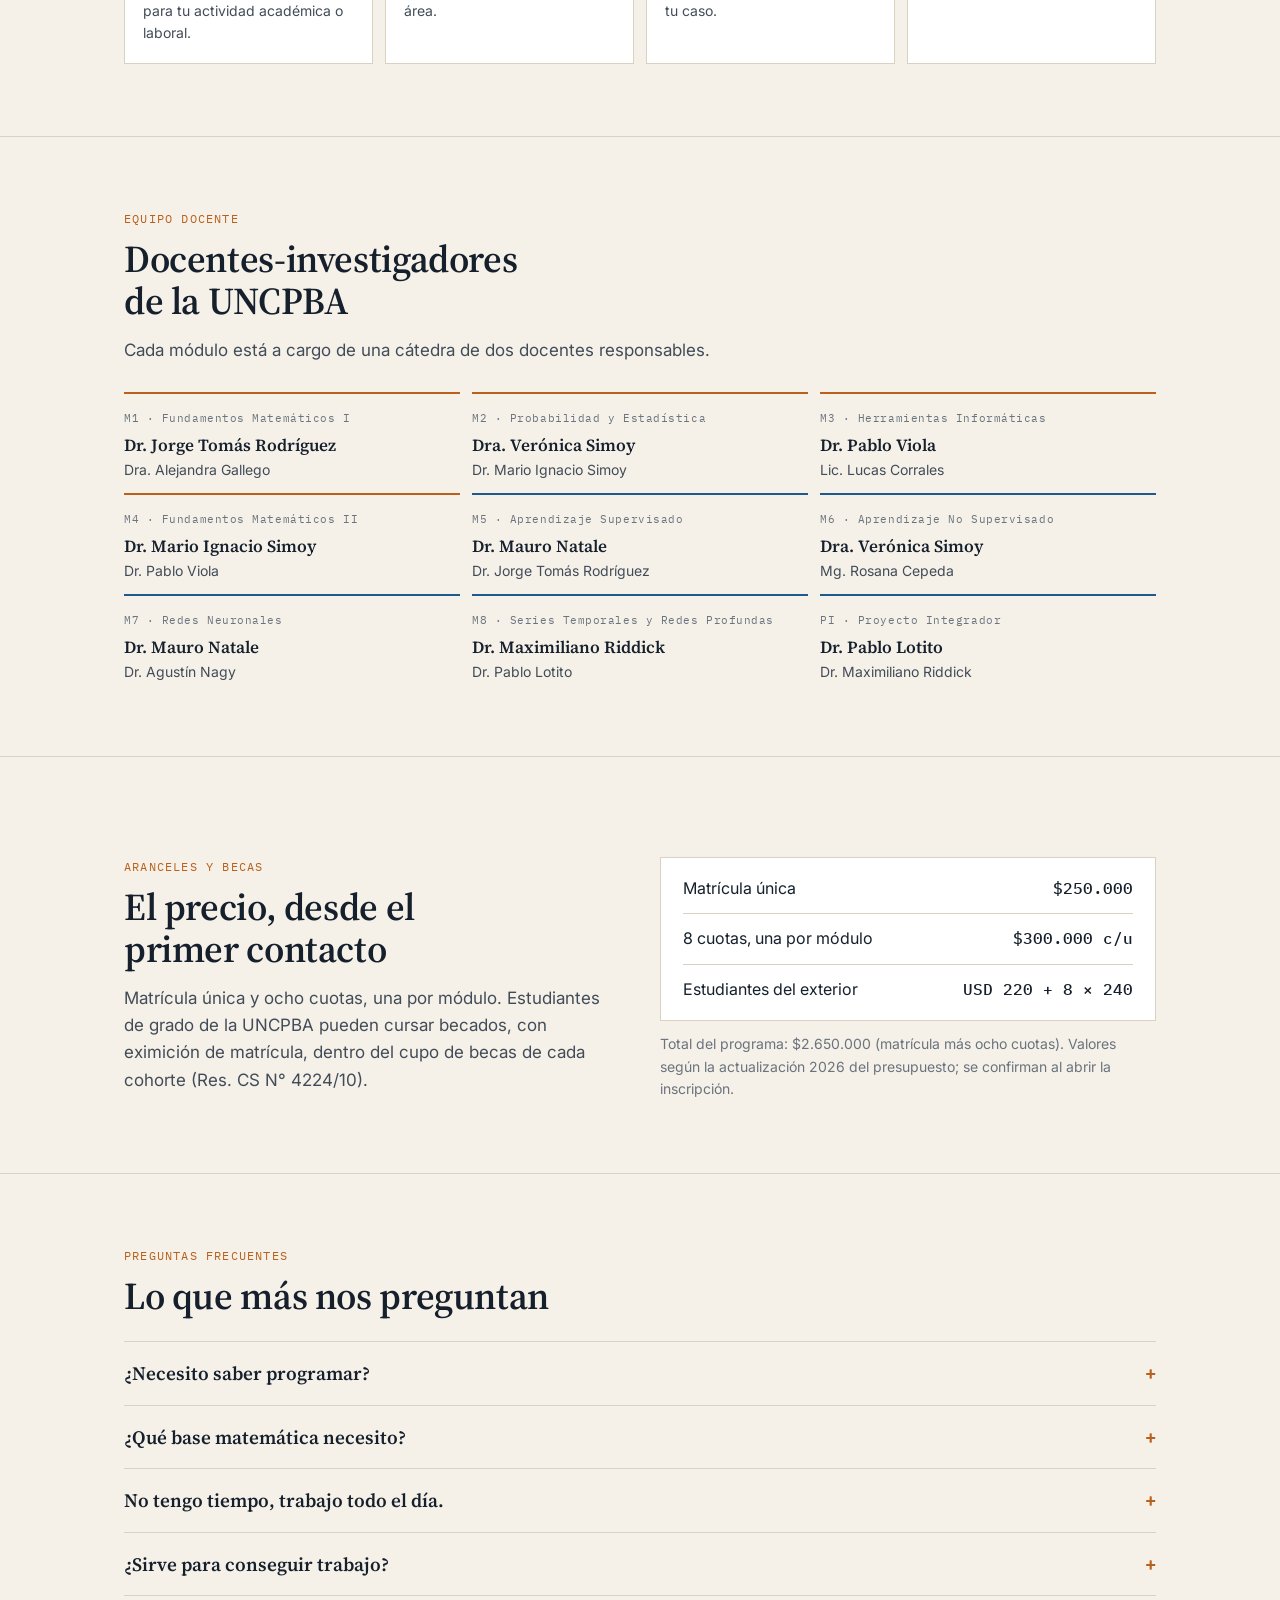
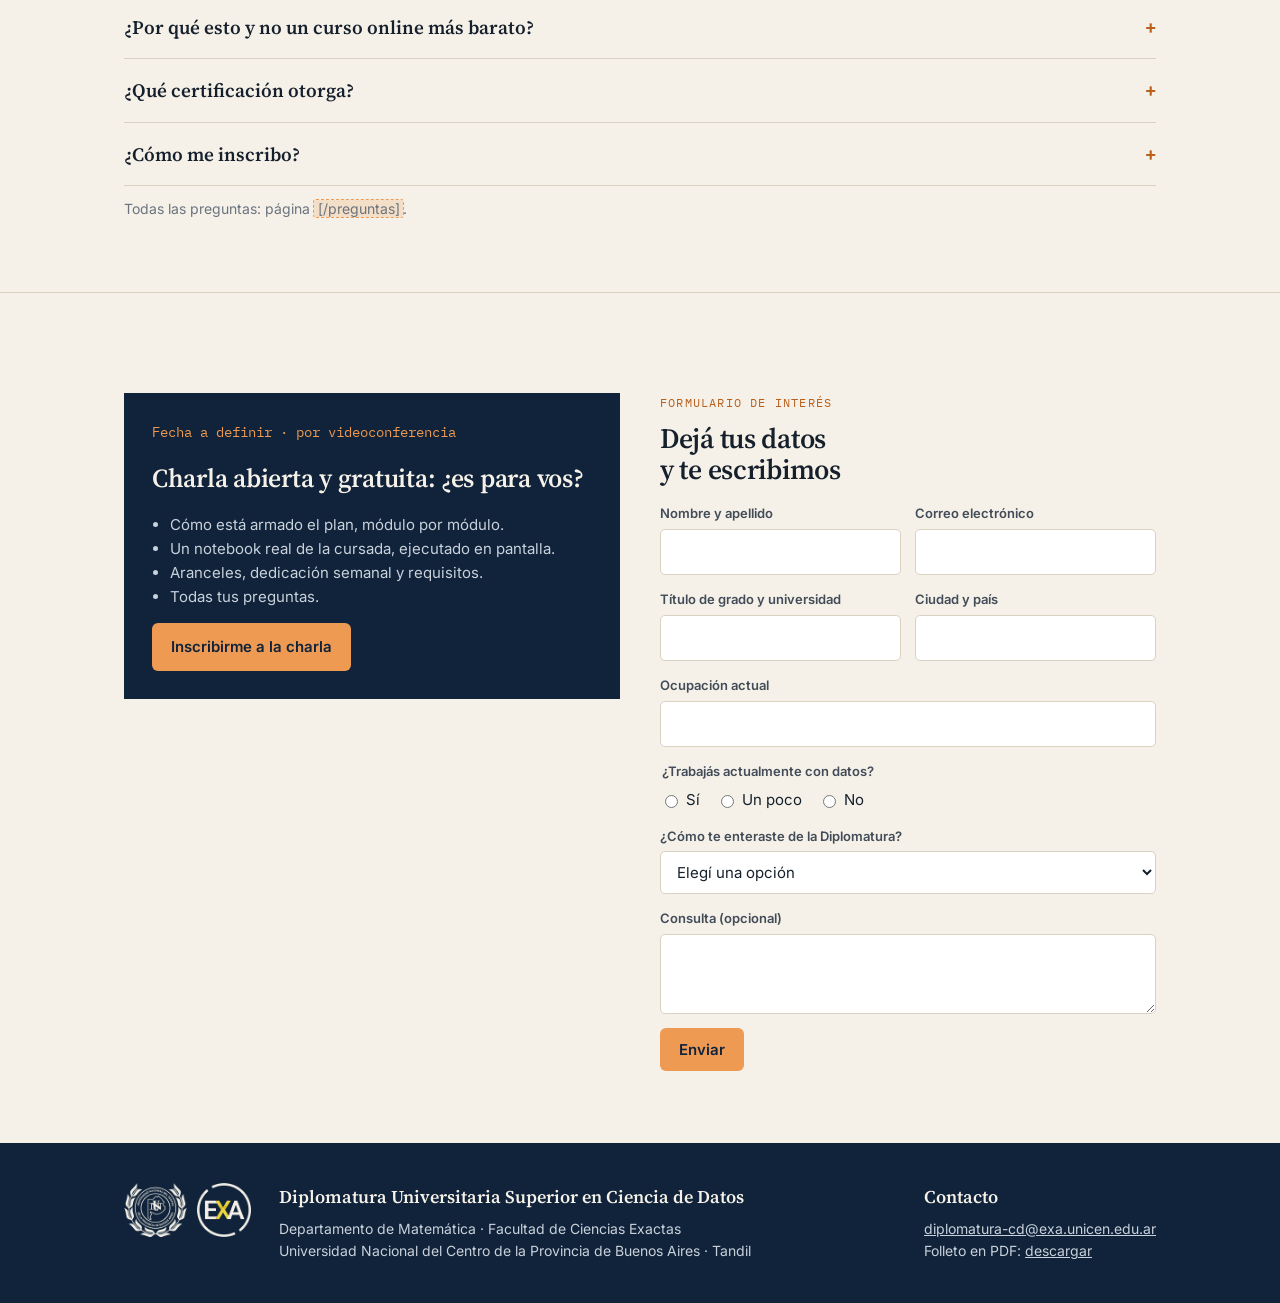
==== commit d81ff6ca: "Charla abierta: fecha a definir" ====
--- a/index.html
+++ b/index.html
@@ -417,7 +417,7 @@
 
 <section class="s" id="interes"><div class="wrap two">
   <div class="talk">
-    <span class="when"><span class="ph">[día]</span> · <span class="ph">[hora]</span> · por videoconferencia</span>
+    <span class="when">Fecha a definir · por videoconferencia</span>
     <h3>Charla abierta y gratuita: ¿es para vos?</h3>
     <ul><li>Cómo está armado el plan, módulo por módulo.</li><li>Un notebook real de la cursada, ejecutado en pantalla.</li><li>Aranceles, dedicación semanal y requisitos.</li><li>Todas tus preguntas.</li></ul>
     <a class="btn pri" href="#interes" style="align-self:start">Inscribirme a la charla</a>
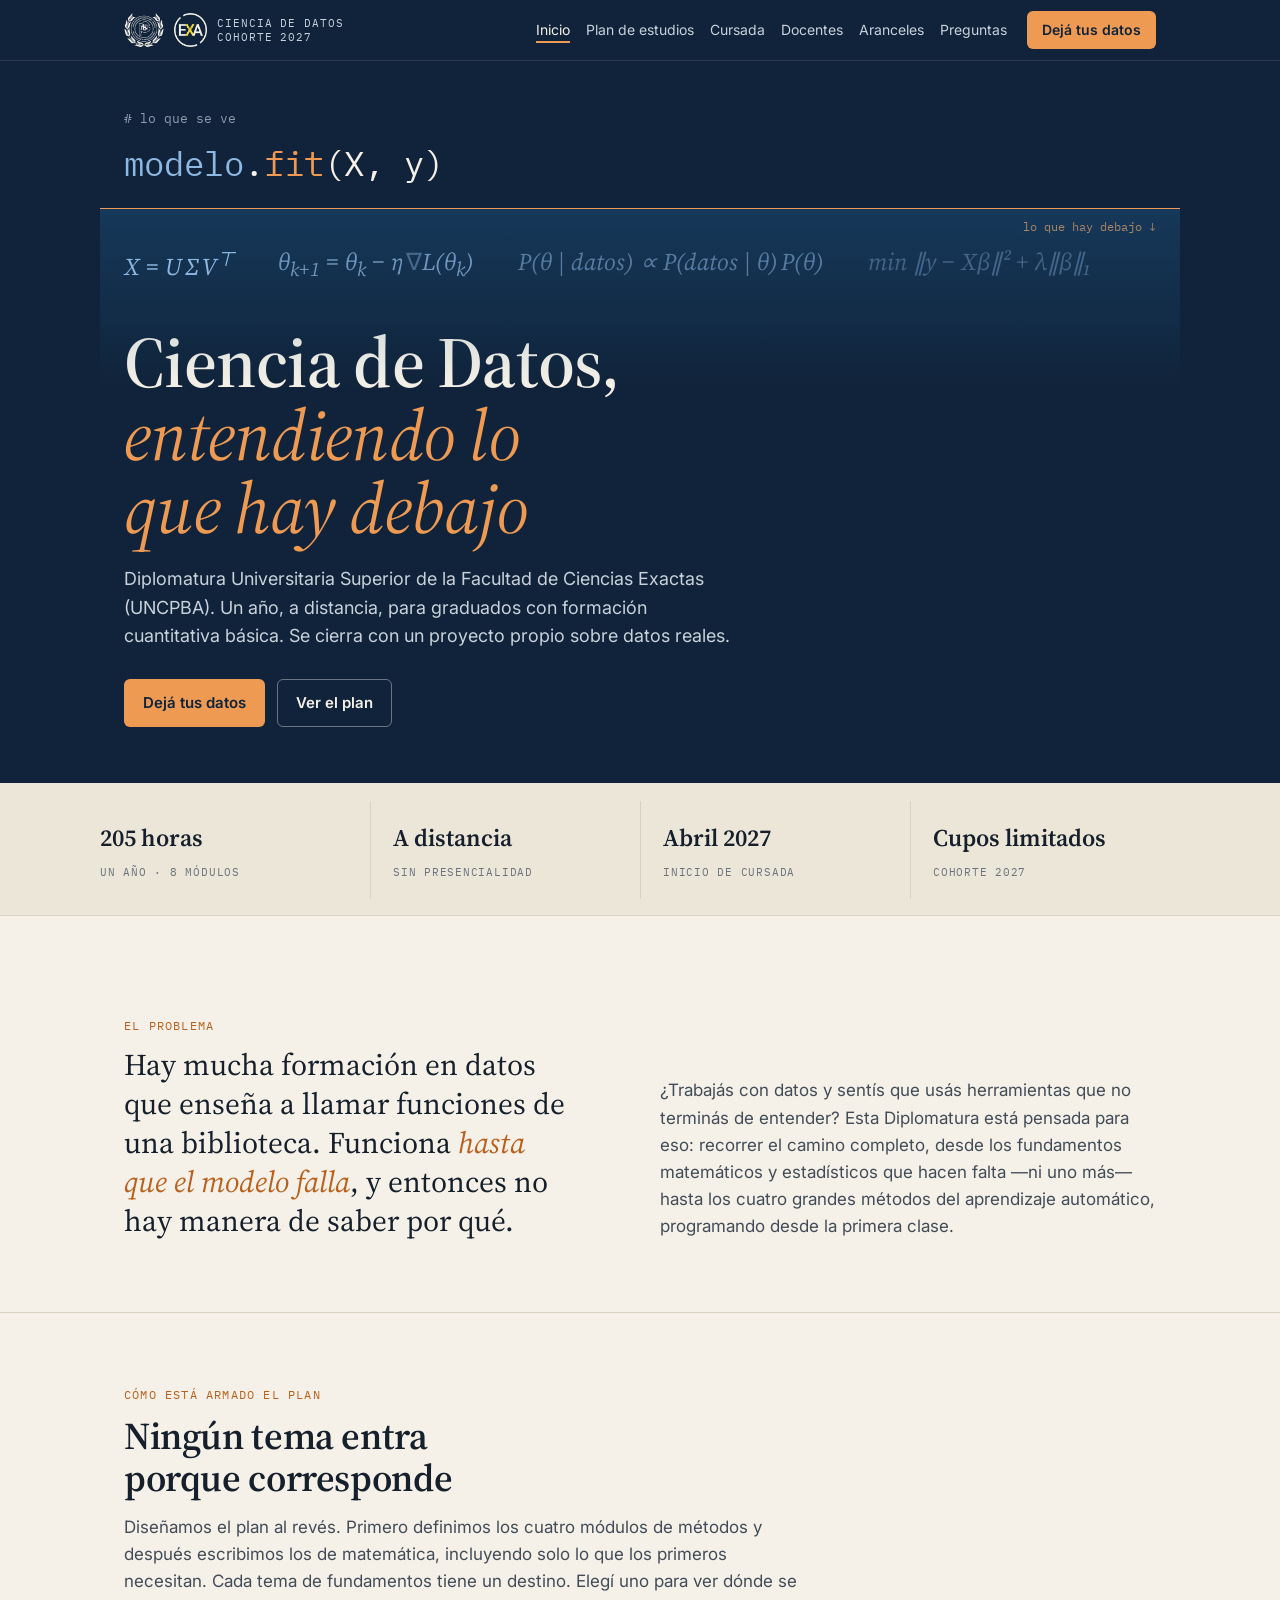
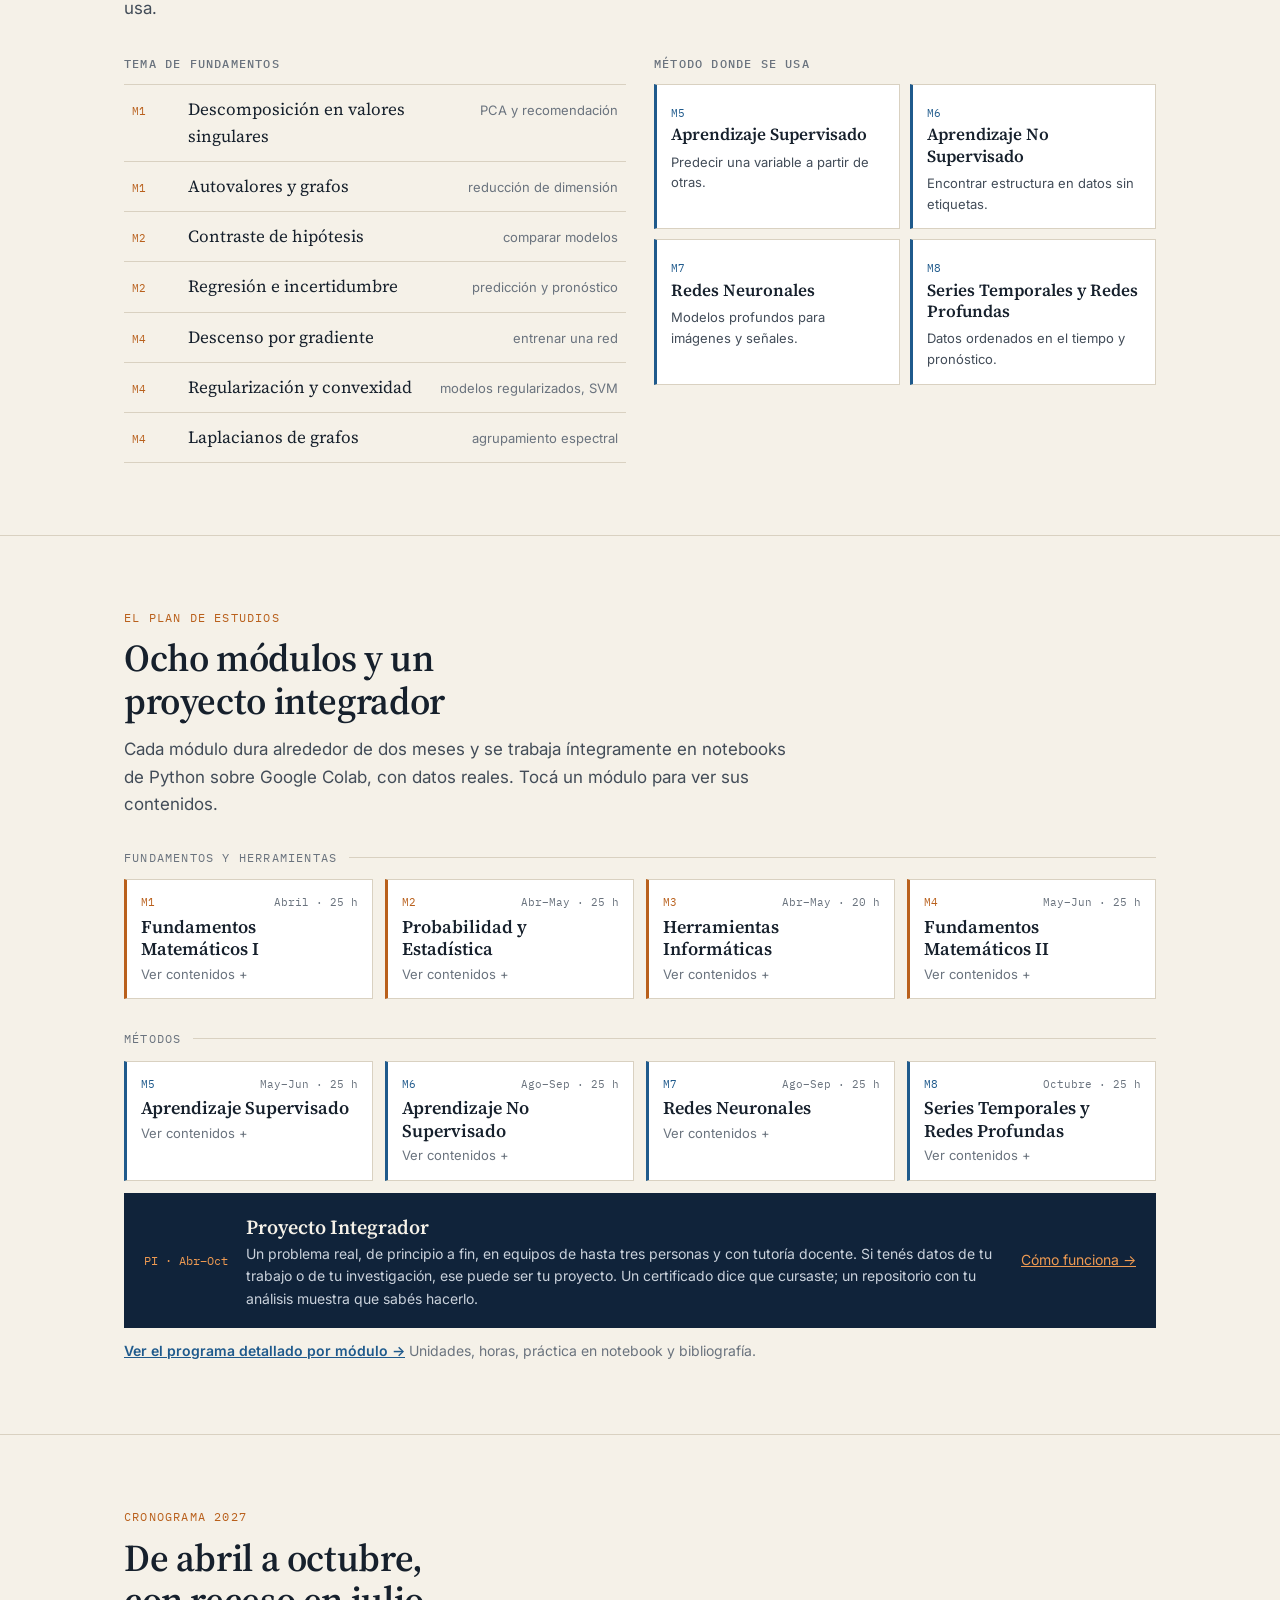
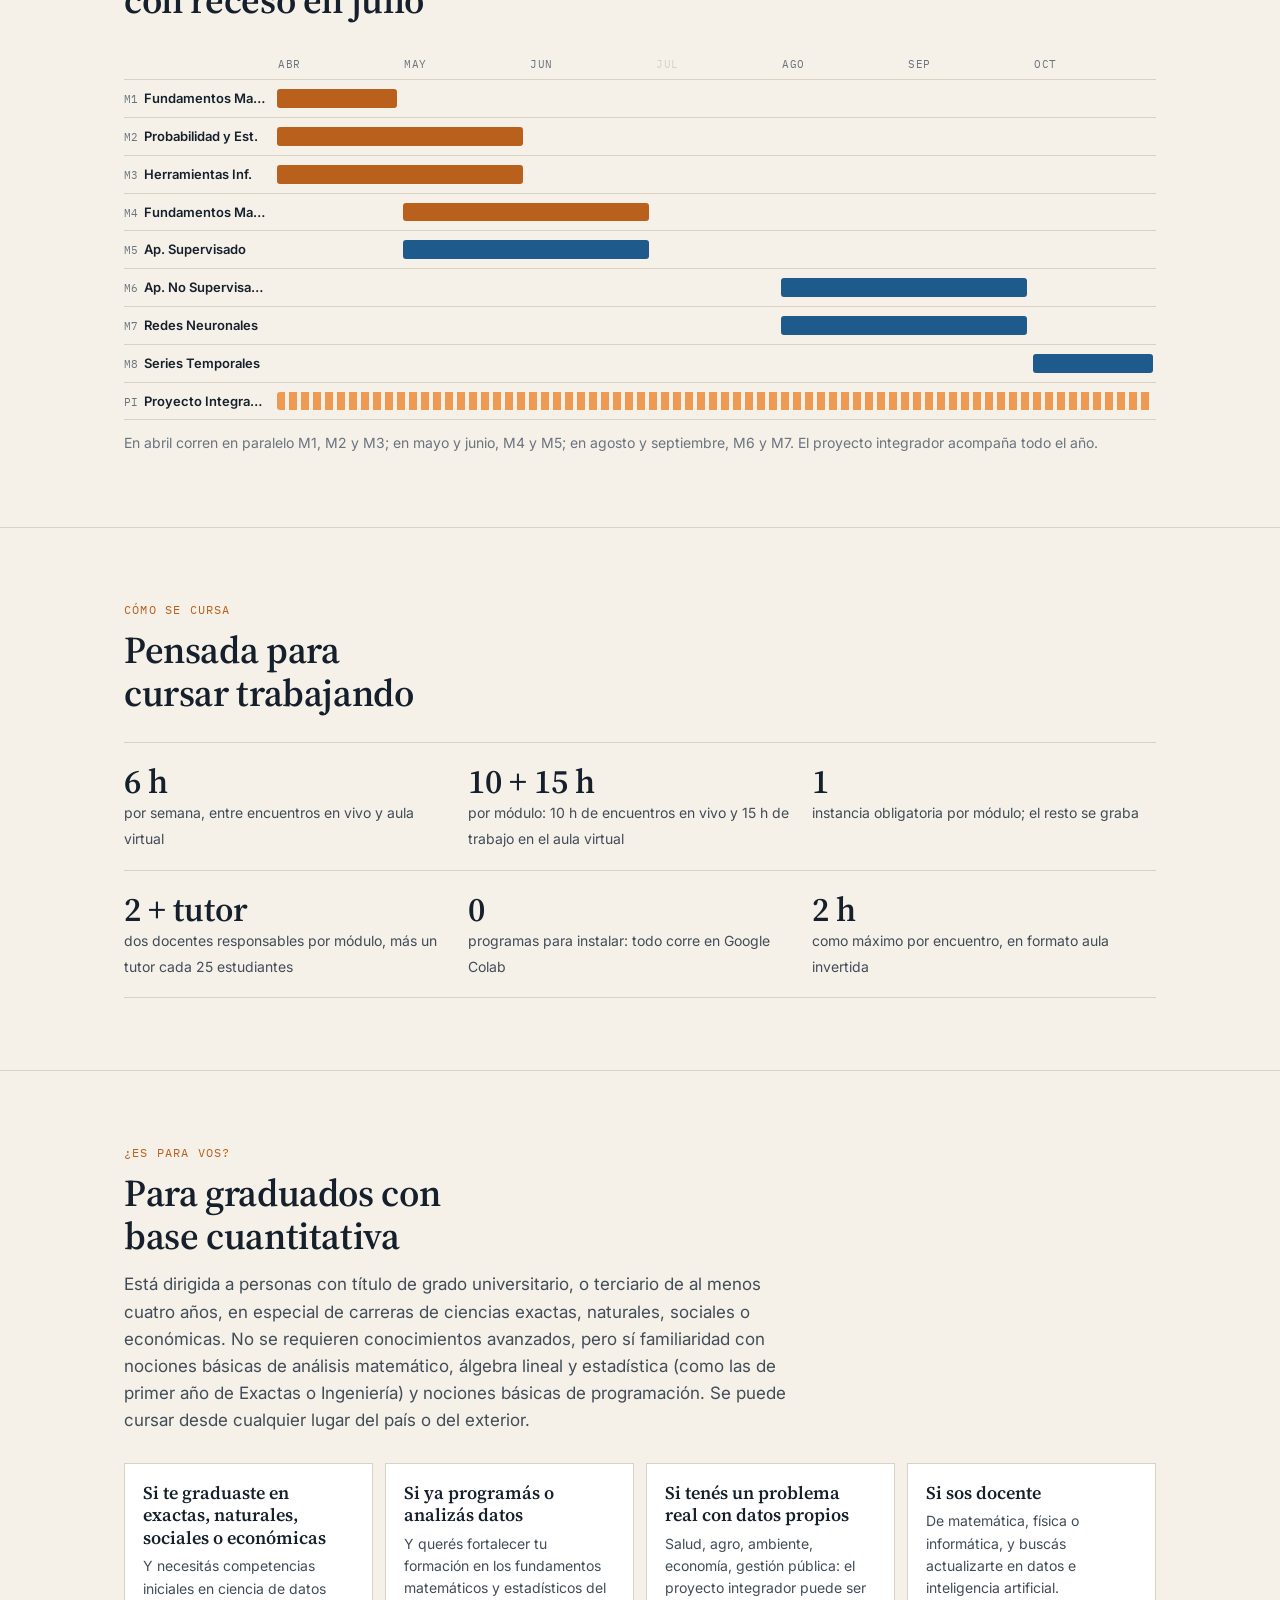
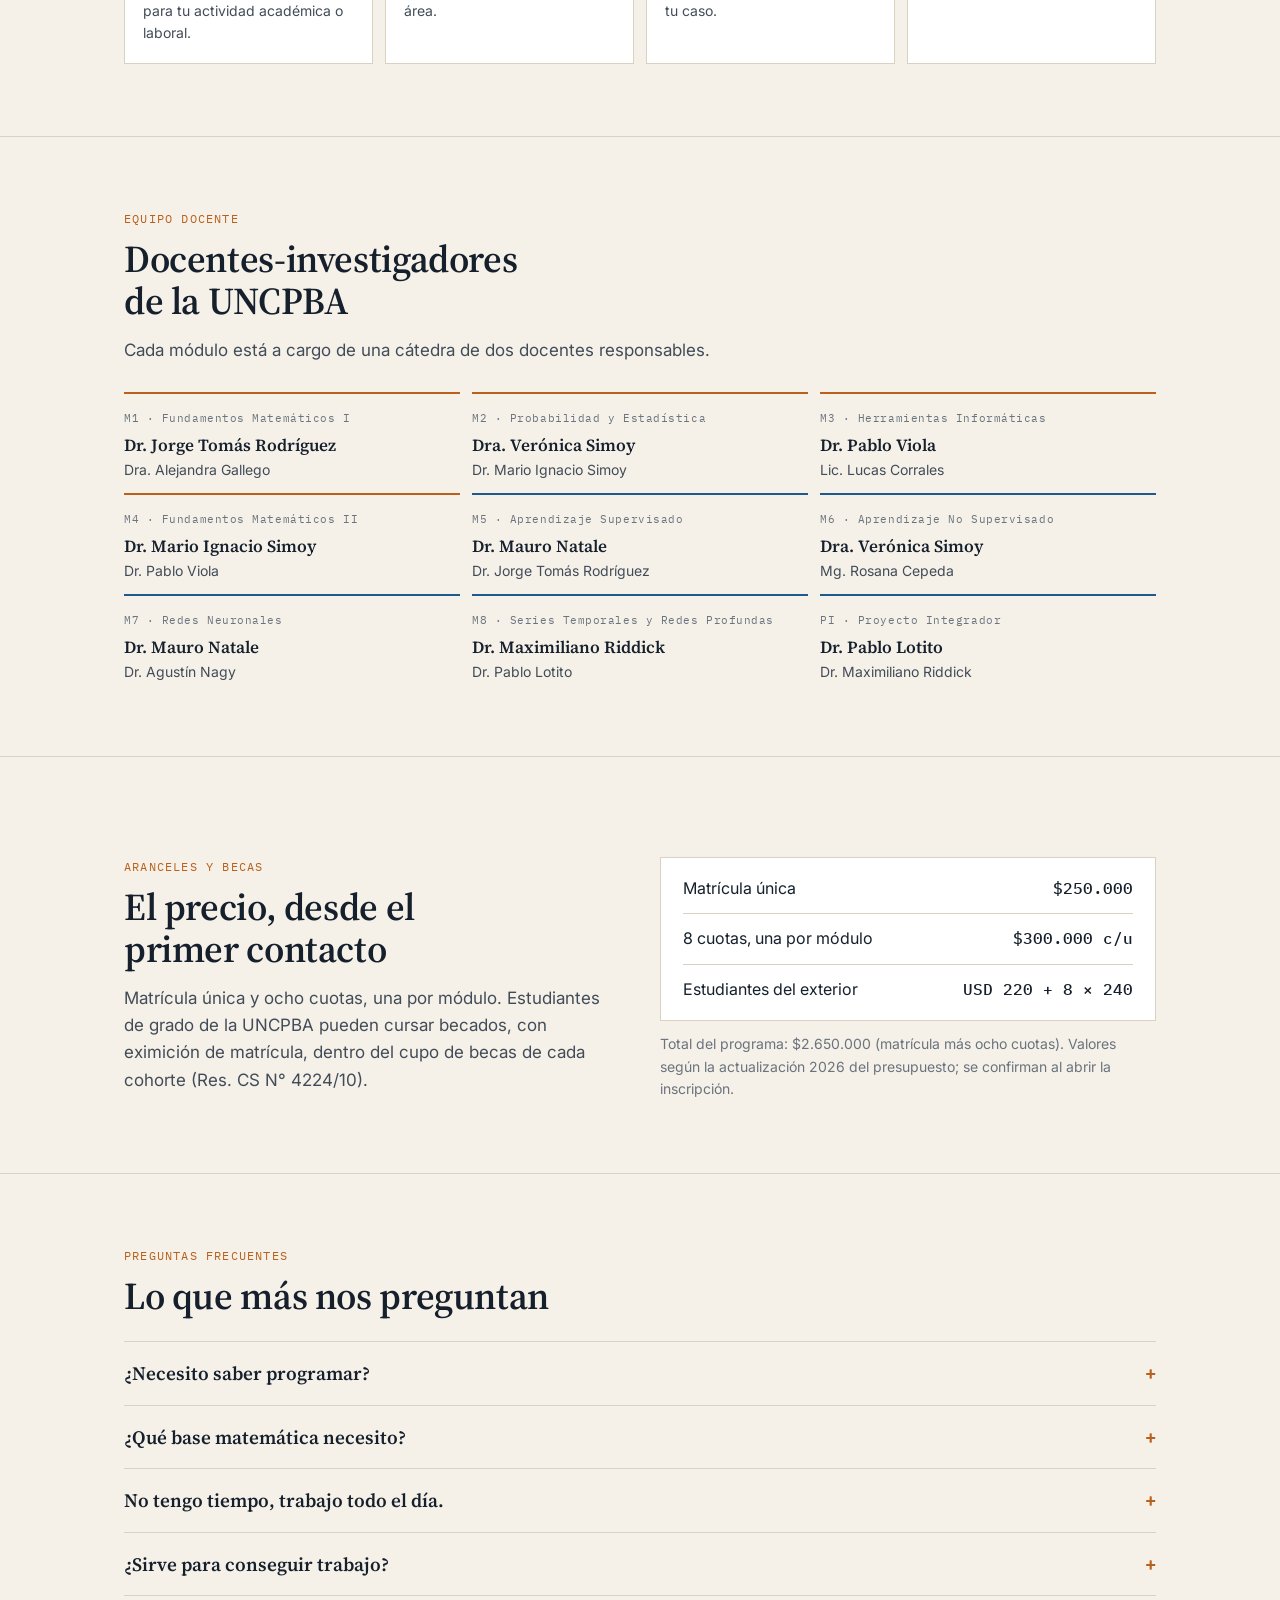
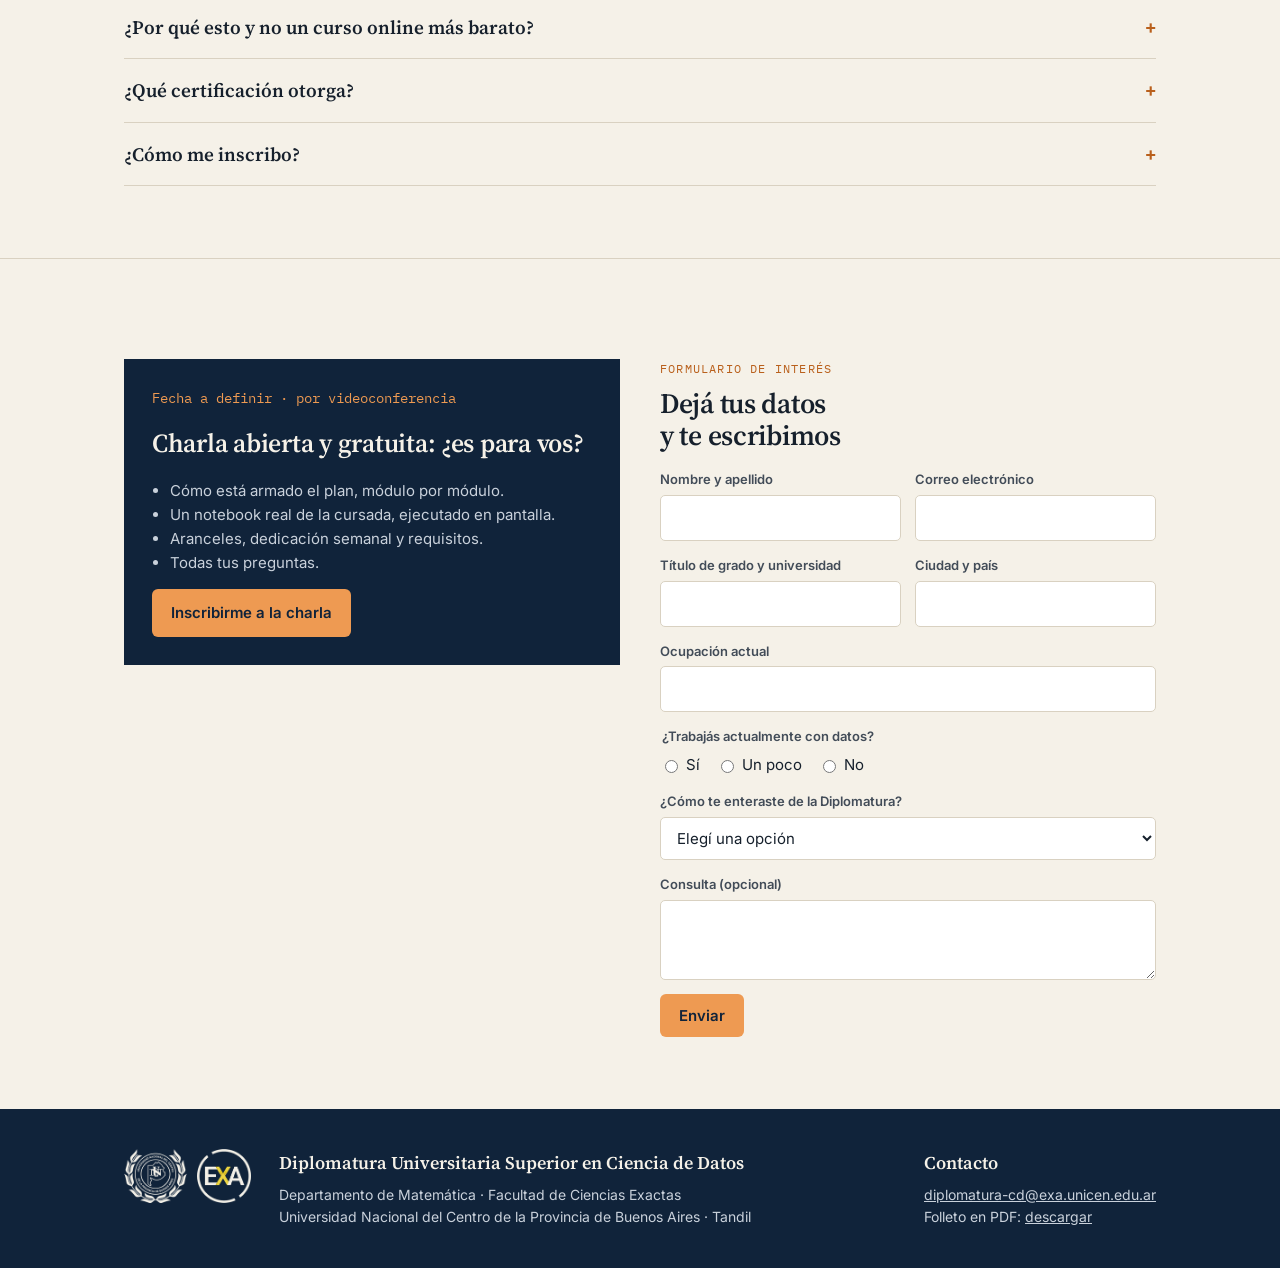
==== commit 3d640fa6: "Quitar enlace pendiente a pagina de preguntas Removed the paragraph about questions from the section" ====
--- a/index.html
+++ b/index.html
@@ -412,7 +412,6 @@
     <details><summary>¿Qué certificación otorga?</summary><p>El certificado de Diplomado/a Universitario/a Superior en Ciencia de Datos, expedido por la UNCPBA. Es un trayecto formativo para graduados, orientado a la práctica; como toda diplomatura universitaria, no otorga incumbencias profesionales.</p></details>
     <details><summary>¿Cómo me inscribo?</summary><p>Se requiere título de grado universitario, o terciario de al menos cuatro años. La preinscripción se acompaña con DNI o pasaporte, currículum vitae ampliado, copia legalizada del título y del programa analítico de la carrera, y una nota de conformidad sobre la ausencia de incumbencias profesionales. Si las postulaciones superan el cupo, el Coordinador y el Consejo Asesor establecen un orden de mérito según antecedentes. Próximamente se dispondrá de un formulario de preinscripción.</p></details>
   </div>
-  <p class="small">Todas las preguntas: página <span class="ph">[/preguntas]</span>.</p>
 </div></section>
 
 <section class="s" id="interes"><div class="wrap two">
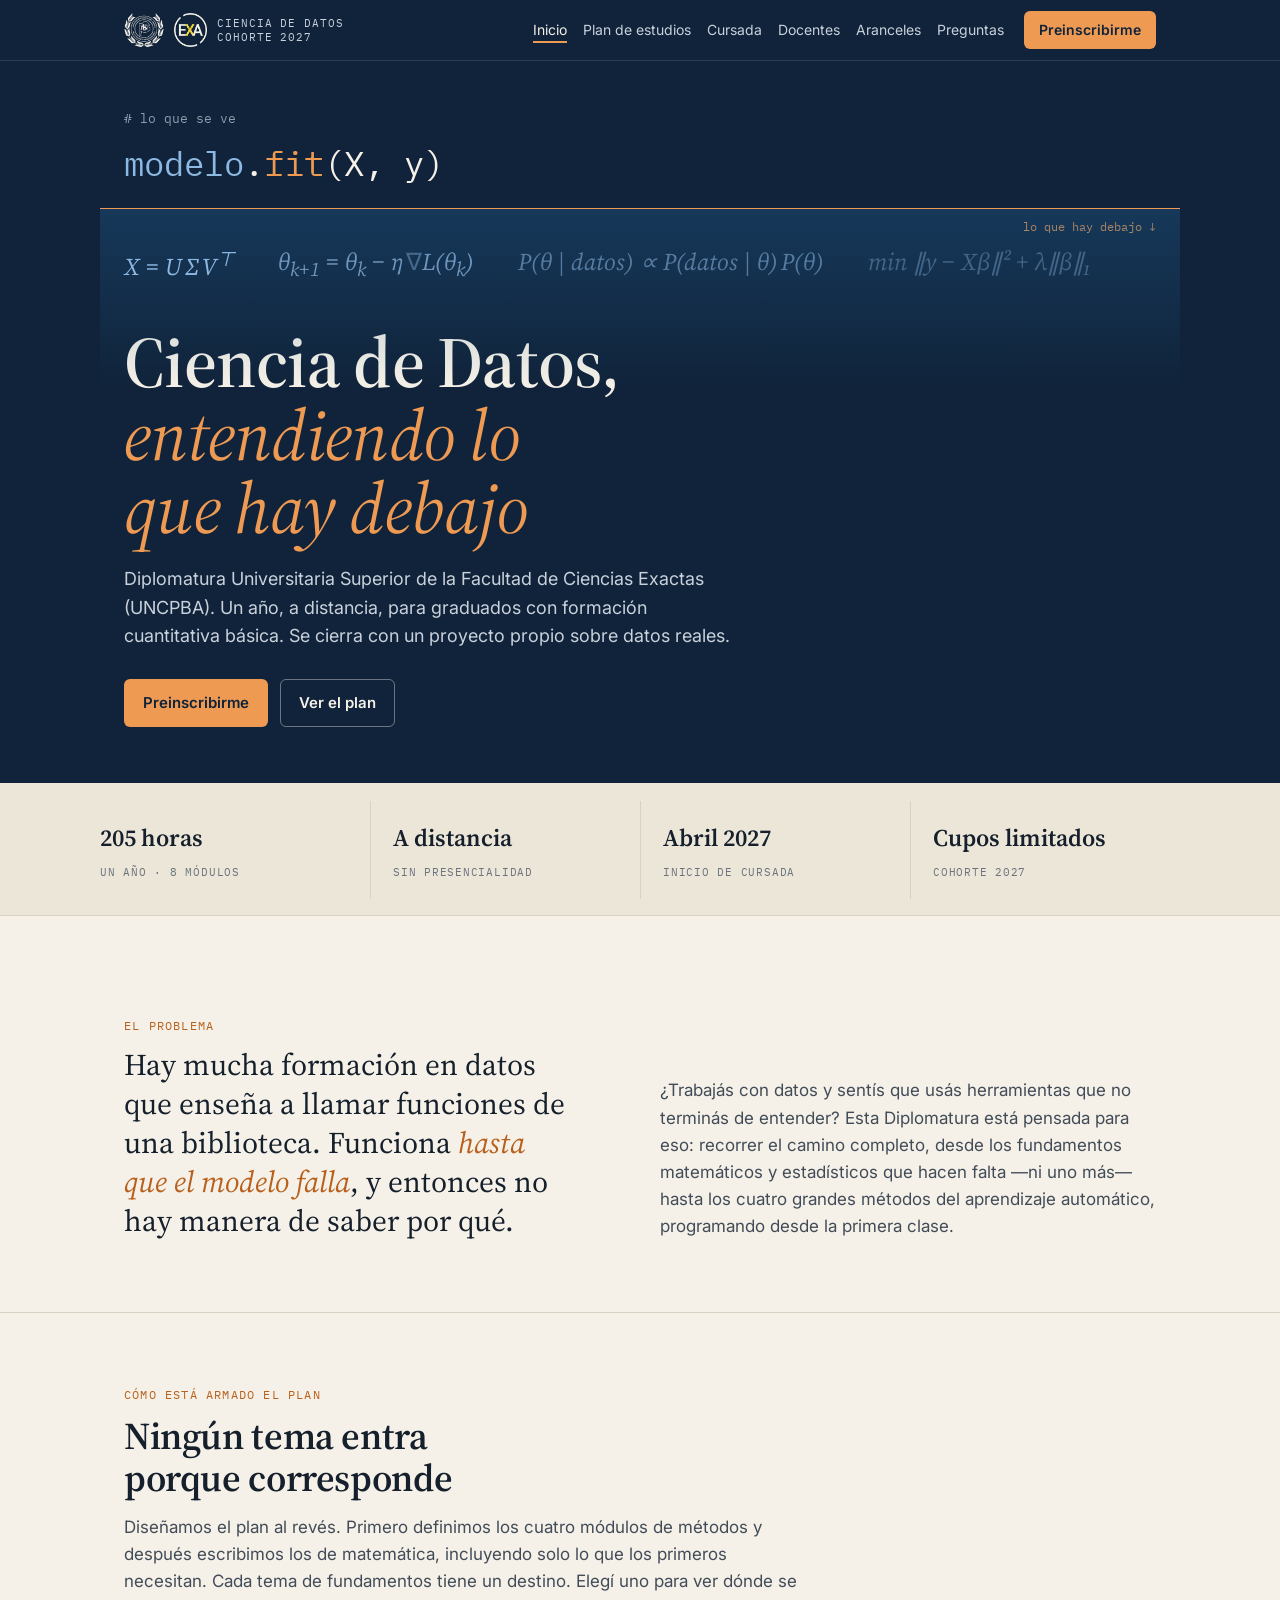
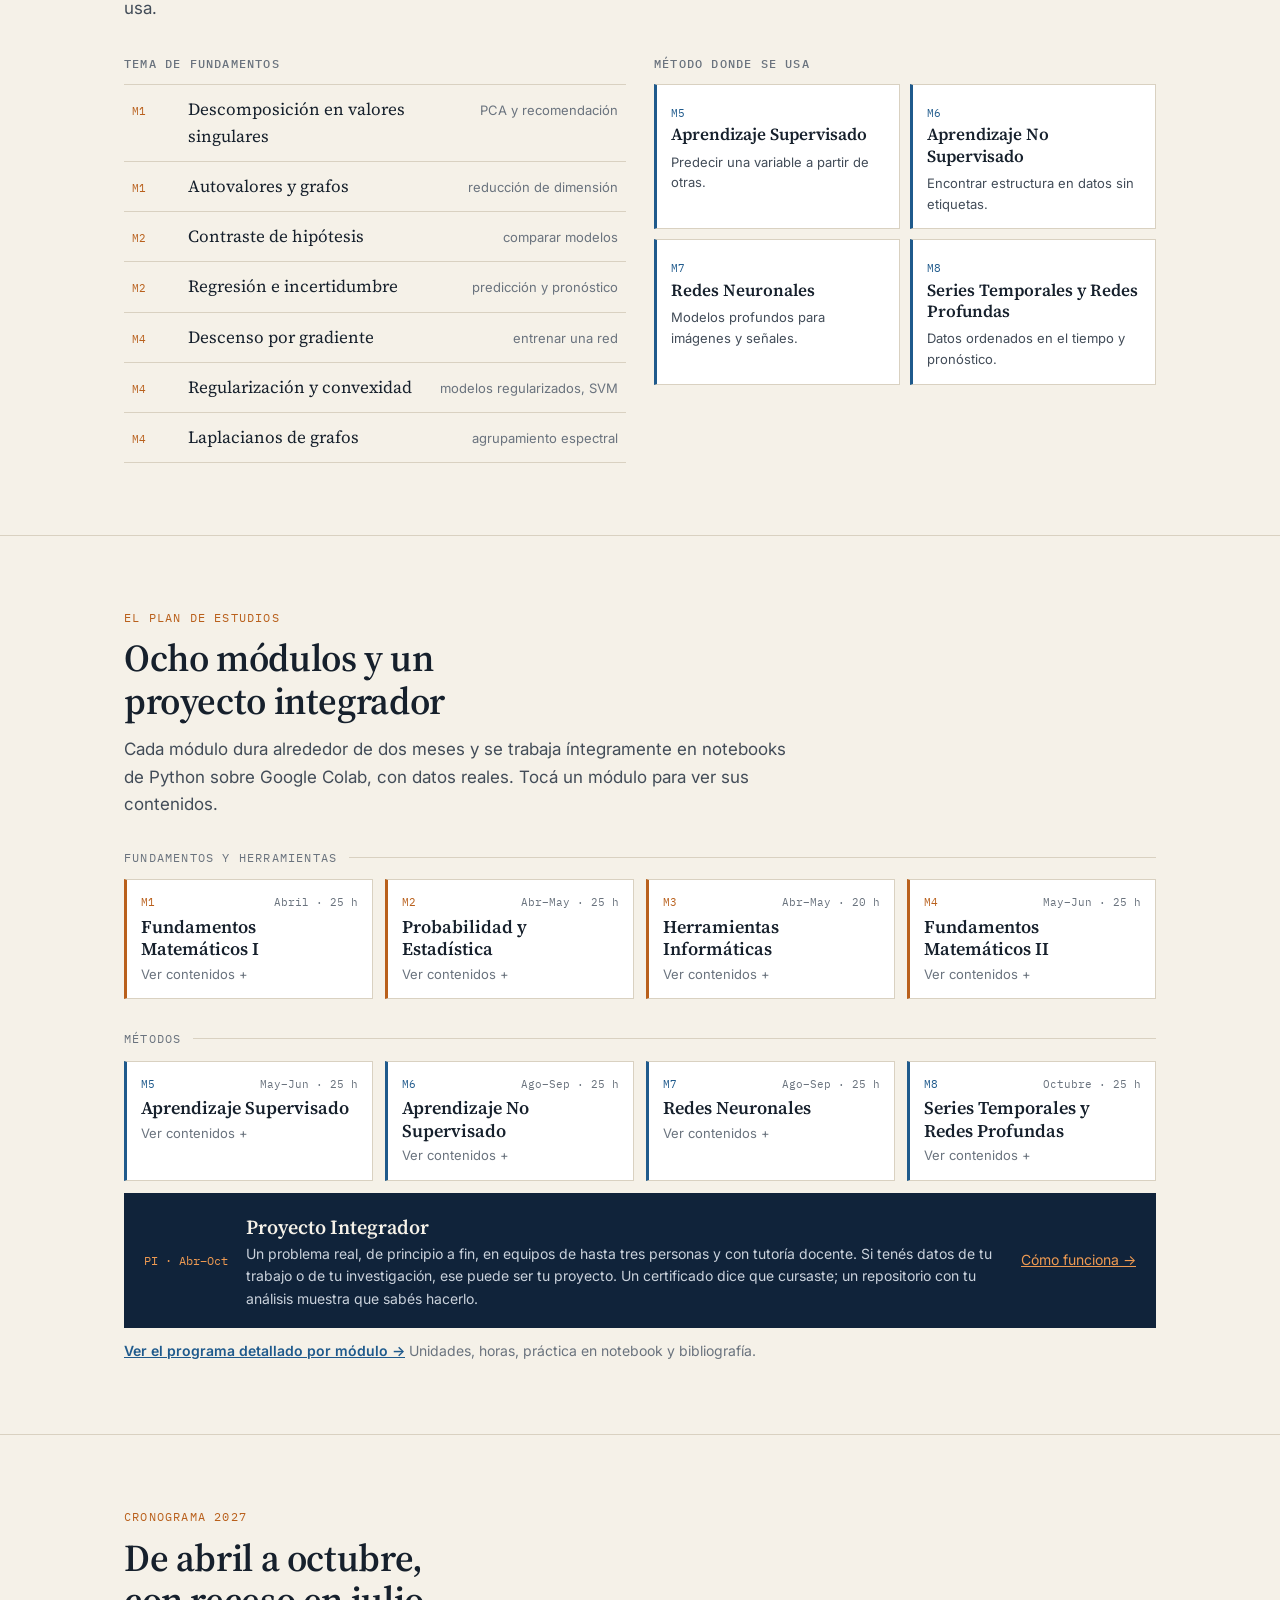
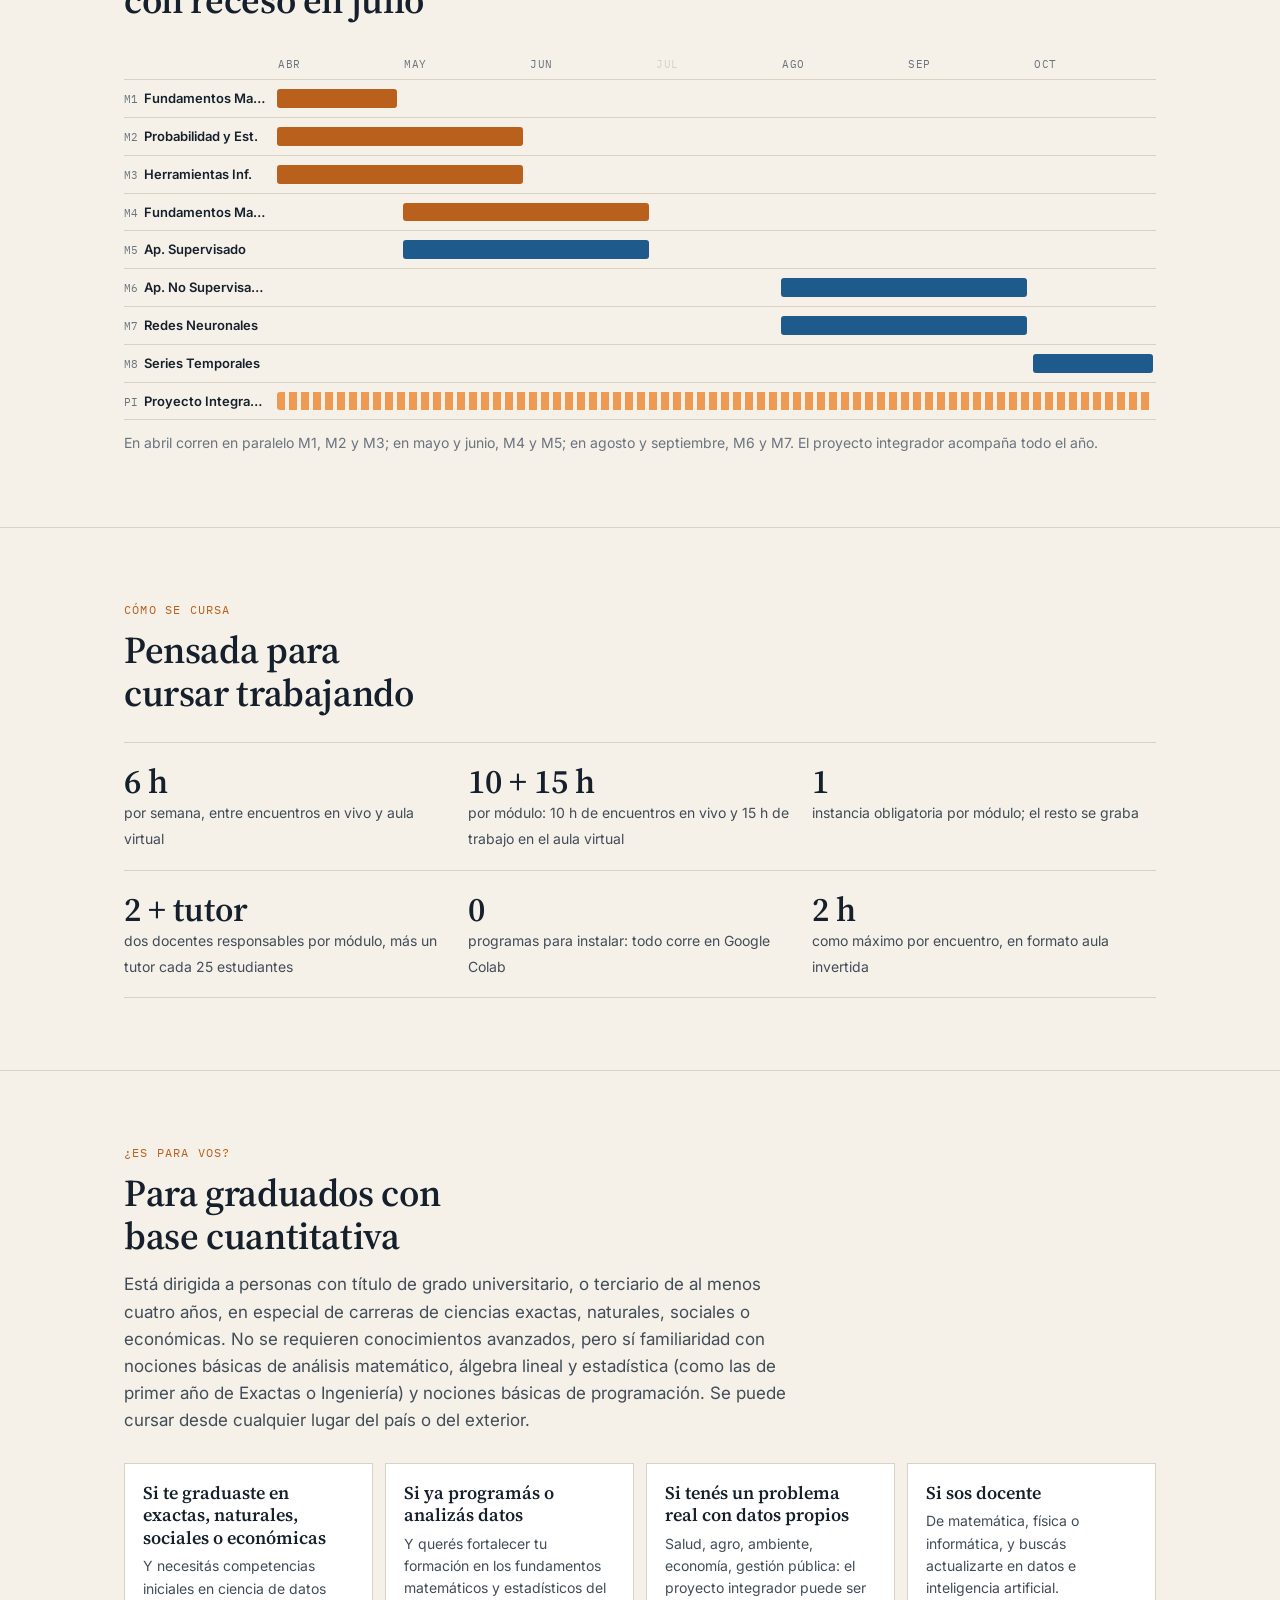
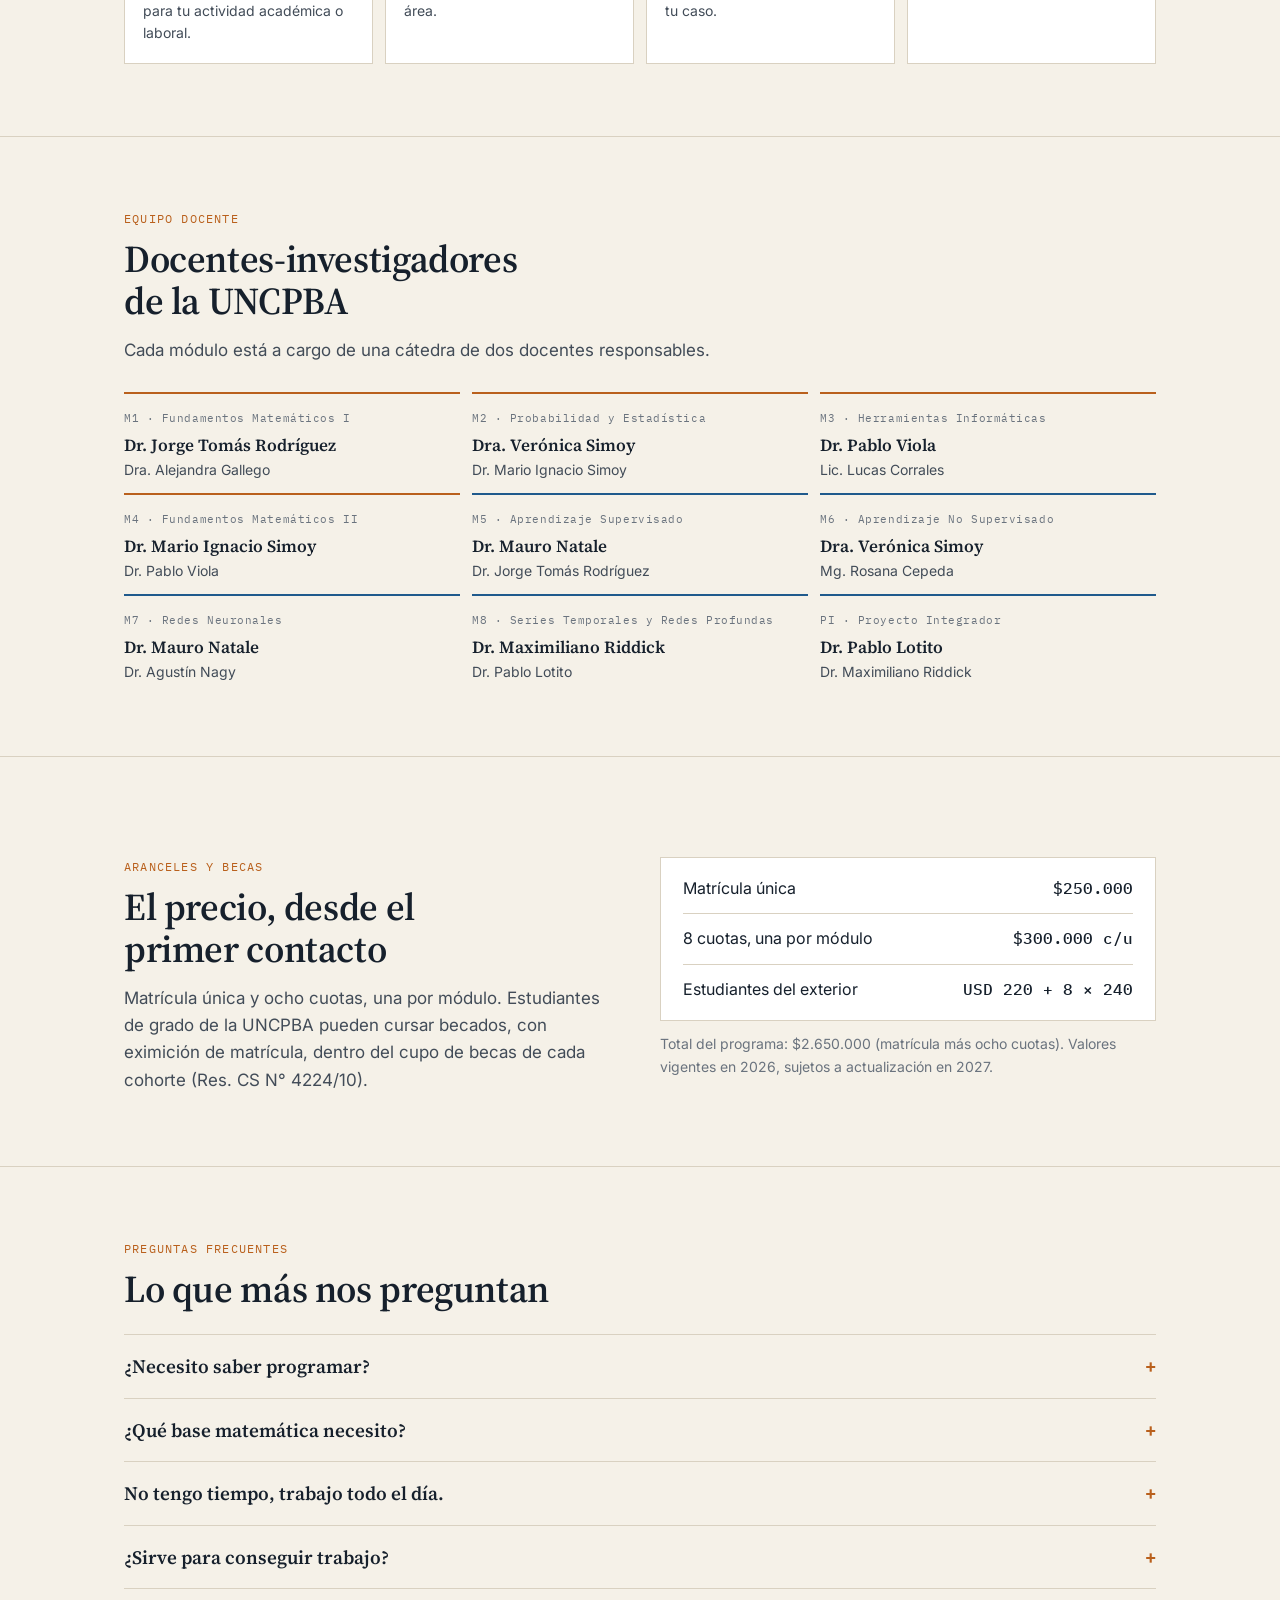
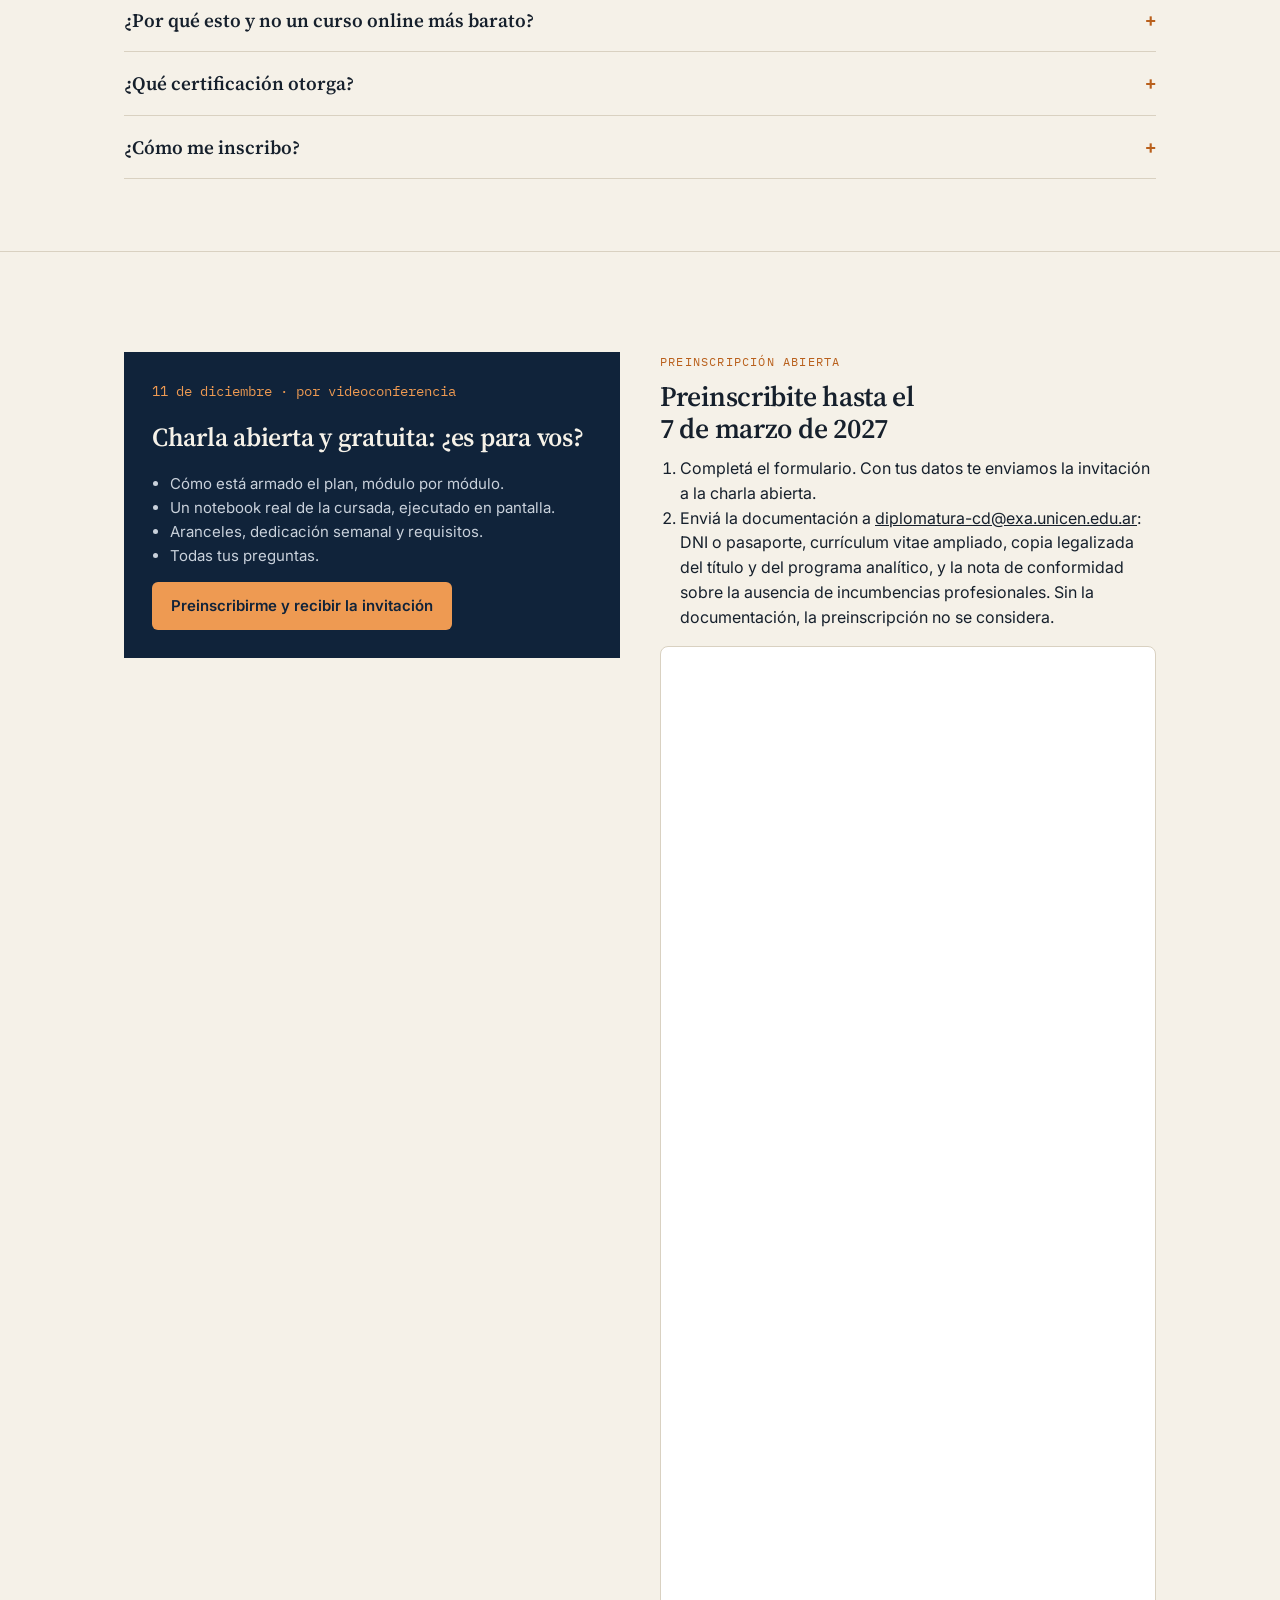
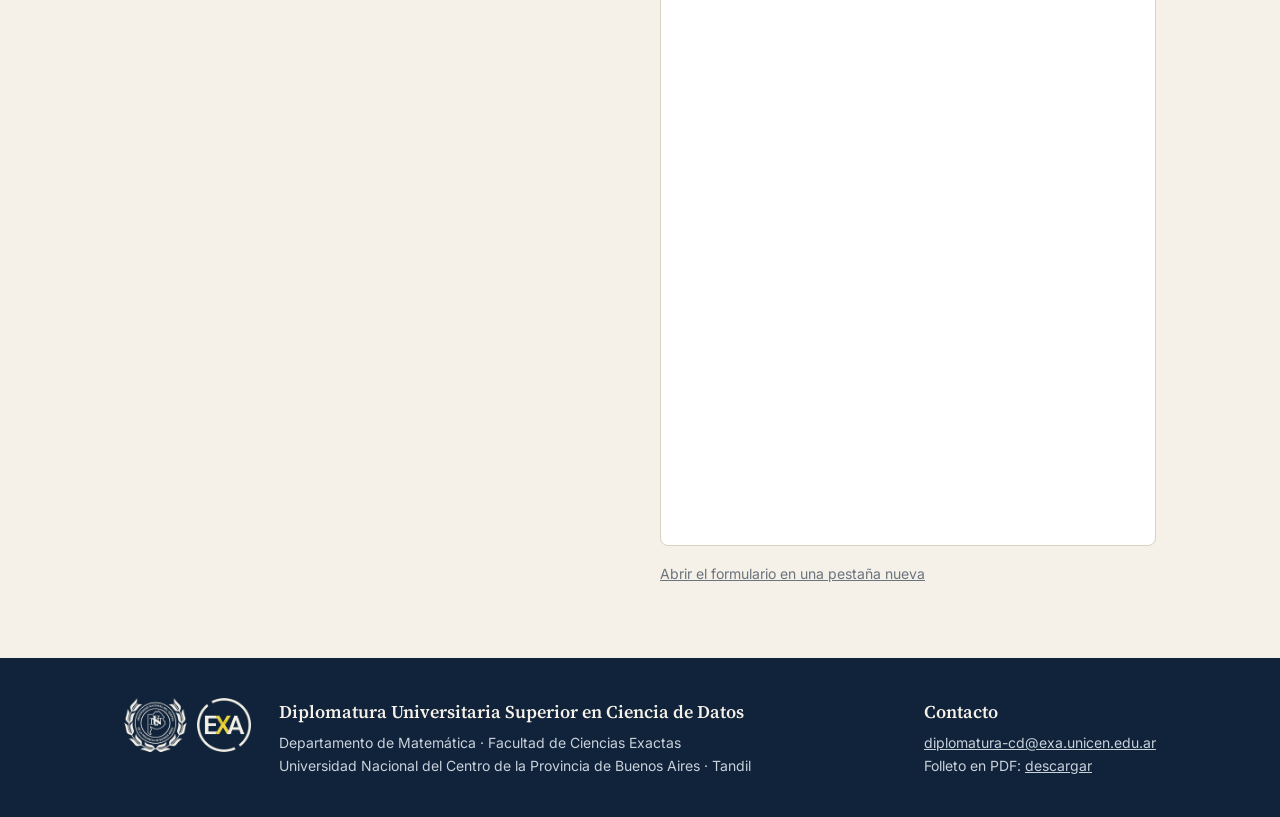
==== commit f9e8eab4: "Preinscripcion abierta: formulario unico incrustado, charla 11/12, cierre 7/3/2027" ====
--- a/index.html
+++ b/index.html
@@ -245,7 +245,7 @@
       <li><a href="#aranceles">Aranceles</a></li>
       <li><a href="#preguntas">Preguntas</a></li>
     </ul>
-    <a class="btn pri sm nav-cta" href="#interes">Dejá tus datos</a>
+    <a class="btn pri sm nav-cta" href="#preinscripcion">Preinscribirme</a>
     <details class="mnav">
       <summary aria-label="Menú"><span class="bars"></span></summary>
       <div class="mnav-panel"><div class="wrap">
@@ -257,7 +257,7 @@
       <li><a href="#aranceles">Aranceles</a></li>
       <li><a href="#preguntas">Preguntas</a></li>
         </ul>
-        <a class="btn pri" href="#interes">Dejá tus datos</a>
+        <a class="btn pri" href="#preinscripcion">Preinscribirme</a>
       </div></div>
     </details>
   </div>
@@ -275,7 +275,7 @@
     </div>
     <h1>Ciencia de Datos, <em>entendiendo lo que hay debajo</em></h1>
     <p class="lead">Diplomatura Universitaria Superior de la Facultad de Ciencias Exactas (UNCPBA). Un año, a distancia, para graduados con formación cuantitativa básica. Se cierra con un proyecto propio sobre datos reales.</p>
-    <div class="ctas"><a class="btn pri" href="#interes">Dejá tus datos</a><a class="btn sec" href="#plan">Ver el plan</a></div>
+    <div class="ctas"><a class="btn pri" href="#preinscripcion">Preinscribirme</a><a class="btn sec" href="#plan">Ver el plan</a></div>
   </div>
 </header>
 <div class="facts"><div class="wrap">
@@ -396,7 +396,7 @@
       <div class="r"><span>8 cuotas, una por módulo</span><b>$300.000 c/u</b></div>
       <div class="r"><span>Estudiantes del exterior</span><b>USD 220 + 8 × 240</b></div>
     </div>
-    <p class="small">Total del programa: $2.650.000 (matrícula más ocho cuotas). Valores según la actualización 2026 del presupuesto; se confirman al abrir la inscripción.</p>
+    <p class="small">Total del programa: $2.650.000 (matrícula más ocho cuotas). Valores vigentes en 2026, sujetos a actualización en 2027.</p>
   </div>
 </div></section>
 
@@ -410,35 +410,26 @@
     <details><summary>¿Sirve para conseguir trabajo?</summary><p>Se sale con un proyecto reproducible en un repositorio público y con las herramientas que se piden en las búsquedas del área. No ofrecemos bolsa de trabajo ni garantía de inserción: ofrecemos la formación y la evidencia de haberla hecho.</p></details>
     <details><summary>¿Por qué esto y no un curso online más barato?</summary><p>Diploma universitario, seguimiento docente real (dos docentes responsables por módulo y un tutor cada 25 estudiantes) y fundamento matemático. Un curso grabado no corrige tu proyecto ni responde tus dudas.</p></details>
     <details><summary>¿Qué certificación otorga?</summary><p>El certificado de Diplomado/a Universitario/a Superior en Ciencia de Datos, expedido por la UNCPBA. Es un trayecto formativo para graduados, orientado a la práctica; como toda diplomatura universitaria, no otorga incumbencias profesionales.</p></details>
-    <details><summary>¿Cómo me inscribo?</summary><p>Se requiere título de grado universitario, o terciario de al menos cuatro años. La preinscripción se acompaña con DNI o pasaporte, currículum vitae ampliado, copia legalizada del título y del programa analítico de la carrera, y una nota de conformidad sobre la ausencia de incumbencias profesionales. Si las postulaciones superan el cupo, el Coordinador y el Consejo Asesor establecen un orden de mérito según antecedentes. Próximamente se dispondrá de un formulario de preinscripción.</p></details>
-  </div>
-</div></section>
-
-<section class="s" id="interes"><div class="wrap two">
+    <details><summary>¿Cómo me inscribo?</summary><p>Se requiere título de grado universitario, o terciario de al menos cuatro años. La preinscripción está abierta hasta el 7 de marzo de 2027: se realiza completando el formulario de esta página y se confirma enviando por correo a diplomatura-cd@exa.unicen.edu.ar el DNI o pasaporte, el currículum vitae ampliado, la copia legalizada del título y del programa analítico de la carrera, y una nota de conformidad sobre la ausencia de incumbencias profesionales. Sin la documentación, la preinscripción no se considera. Si las postulaciones superan el cupo, el Coordinador y el Consejo Asesor establecen un orden de mérito según antecedentes.</p></details>
+  </div>
+</div></section>
+
+<section class="s" id="preinscripcion"><div class="wrap two">
   <div class="talk">
-    <span class="when">Fecha a definir · por videoconferencia</span>
+    <span class="when">11 de diciembre · por videoconferencia</span>
     <h3>Charla abierta y gratuita: ¿es para vos?</h3>
     <ul><li>Cómo está armado el plan, módulo por módulo.</li><li>Un notebook real de la cursada, ejecutado en pantalla.</li><li>Aranceles, dedicación semanal y requisitos.</li><li>Todas tus preguntas.</li></ul>
-    <a class="btn pri" href="#interes" style="align-self:start">Inscribirme a la charla</a>
+    <a class="btn pri" href="#preinscripcion" style="align-self:start">Preinscribirme y recibir la invitación</a>
   </div>
   <div>
-    <div class="kick">Formulario de interés</div>
-    <h2 style="font-size:28px;margin-bottom:18px">Dejá tus datos y te escribimos</h2>
-    <form class="f" id="form" novalidate>
-      <label>Nombre y apellido<input id="f-nombre" required autocomplete="name"></label>
-      <label>Correo electrónico<input id="f-correo" type="email" required autocomplete="email"></label>
-      <label>Título de grado y universidad<input id="f-titulo"></label>
-      <label>Ciudad y país<input id="f-ciudad"></label>
-      <label class="full">Ocupación actual<input id="f-ocupacion"></label>
-      <fieldset class="full" style="border:0;padding:0;margin:0"><legend style="font-size:13px;font-weight:600;color:var(--fg-2);margin-bottom:6px">¿Trabajás actualmente con datos?</legend>
-        <div class="radios"><label><input type="radio" name="datos" id="f-d1"> Sí</label><label><input type="radio" name="datos" id="f-d2"> Un poco</label><label><input type="radio" name="datos" id="f-d3"> No</label></div></fieldset>
-      <label class="full">¿Cómo te enteraste de la Diplomatura?
-        <select id="f-canal"><option value="">Elegí una opción</option><option>Correo de mi Facultad o colegio profesional</option><option>LinkedIn</option><option>Instagram o Facebook</option><option>Un docente o colega</option><option>Charla abierta</option><option>Prensa</option><option>Buscador o portal de posgrados</option><option>Otro</option></select></label>
-      <label class="full">Consulta (opcional)<textarea id="f-consulta"></textarea></label>
-      <button class="btn pri" type="submit">Enviar</button>
-      <input type="text" name="web" id="f-web" tabindex="-1" autocomplete="off" aria-hidden="true" style="position:absolute;left:-9999px;width:1px;height:1px;opacity:0">
-      <div class="ok" id="ok" role="status" aria-live="polite" hidden></div>
-    </form>
+    <div class="kick">Preinscripción abierta</div>
+    <h2 style="font-size:28px;margin-bottom:12px">Preinscribite hasta el 7 de marzo de 2027</h2>
+    <ol class="pasos" style="margin:0 0 16px;padding-left:20px;line-height:1.55">
+      <li>Completá el formulario. Con tus datos te enviamos la invitación a la charla abierta.</li>
+      <li>Enviá la documentación a <a href="mailto:diplomatura-cd@exa.unicen.edu.ar">diplomatura-cd@exa.unicen.edu.ar</a>: DNI o pasaporte, currículum vitae ampliado, copia legalizada del título y del programa analítico, y la nota de conformidad sobre la ausencia de incumbencias profesionales. Sin la documentación, la preinscripción no se considera.</li>
+    </ol>
+    <iframe class="gform" title="Formulario de preinscripción" src="https://docs.google.com/forms/d/e/1FAIpQLSeboSCSY2WmEWJlaPQI5Sr2ZWZ8-jlyWtHpMkXCeMKk5h-36w/viewform?embedded=true" loading="lazy" style="width:100%;height:1500px;border:1px solid var(--line,#d9d2c3);border-radius:8px;background:#fff">Cargando…</iframe>
+    <p class="small" style="margin-top:10px"><a href="https://docs.google.com/forms/d/e/1FAIpQLSeboSCSY2WmEWJlaPQI5Sr2ZWZ8-jlyWtHpMkXCeMKk5h-36w/viewform" target="_blank" rel="noopener">Abrir el formulario en una pestaña nueva</a></p>
   </div>
 </div></section>
 </main>
@@ -465,27 +456,6 @@
       t.dataset.to.split(' ').forEach(function(m){var c=methods.querySelector('[data-m="'+m+'"]'); if(c) c.classList.add('on')});
     });
   });
-  var form=document.getElementById('form');
-  // URL de la web app de Google Apps Script (termina en /exec). Vacía = modo prototipo.
-  var ENDPOINT='https://script.google.com/macros/s/AKfycbwtaBSlYuryYBSaBssqk3J0eQ9pR-rYbCZAsEg4hFTWHM7MQoX7SOEhTEzpETSt3BP_/exec';
-  var ok=document.getElementById('ok'), btn=form.querySelector('button[type=submit]');
-  function msg(t,err){ok.textContent=t;ok.hidden=false;ok.style.borderColor=err?'#c0392b':'';}
-  function val(id){var el=document.getElementById(id);return el?el.value.trim():'';}
-  form.addEventListener('submit',function(e){
-    e.preventDefault();
-    var nombre=val('f-nombre'), correo=val('f-correo');
-    if(!nombre||!/^[^\s@]+@[^\s@]+\.[^\s@]+$/.test(correo)){msg('Completá tu nombre y un correo electrónico válido.',true);return;}
-    var r=form.querySelector('input[name=datos]:checked');
-    var datos=r?r.parentNode.textContent.trim():'';
-    var body=new URLSearchParams({nombre:nombre,correo:correo,titulo:val('f-titulo'),ciudad:val('f-ciudad'),
-      ocupacion:val('f-ocupacion'),datos:datos,canal:val('f-canal'),consulta:val('f-consulta'),web:val('f-web')});
-    if(!ENDPOINT){msg('Prototipo: el formulario todavía no está conectado a la planilla.');return;}
-    btn.disabled=true;msg('Enviando…');
-    fetch(ENDPOINT,{method:'POST',mode:'no-cors',body:body})
-      .then(function(){form.reset();msg('¡Gracias, '+nombre.split(' ')[0]+'! Recibimos tus datos y te vamos a escribir a '+correo+'.');})
-      .catch(function(){msg('No pudimos enviar el formulario. Probá de nuevo o escribinos a diplomatura-cd@exa.unicen.edu.ar.',true);})
-      .then(function(){btn.disabled=false;});
-  });
 })();
 </script>
 
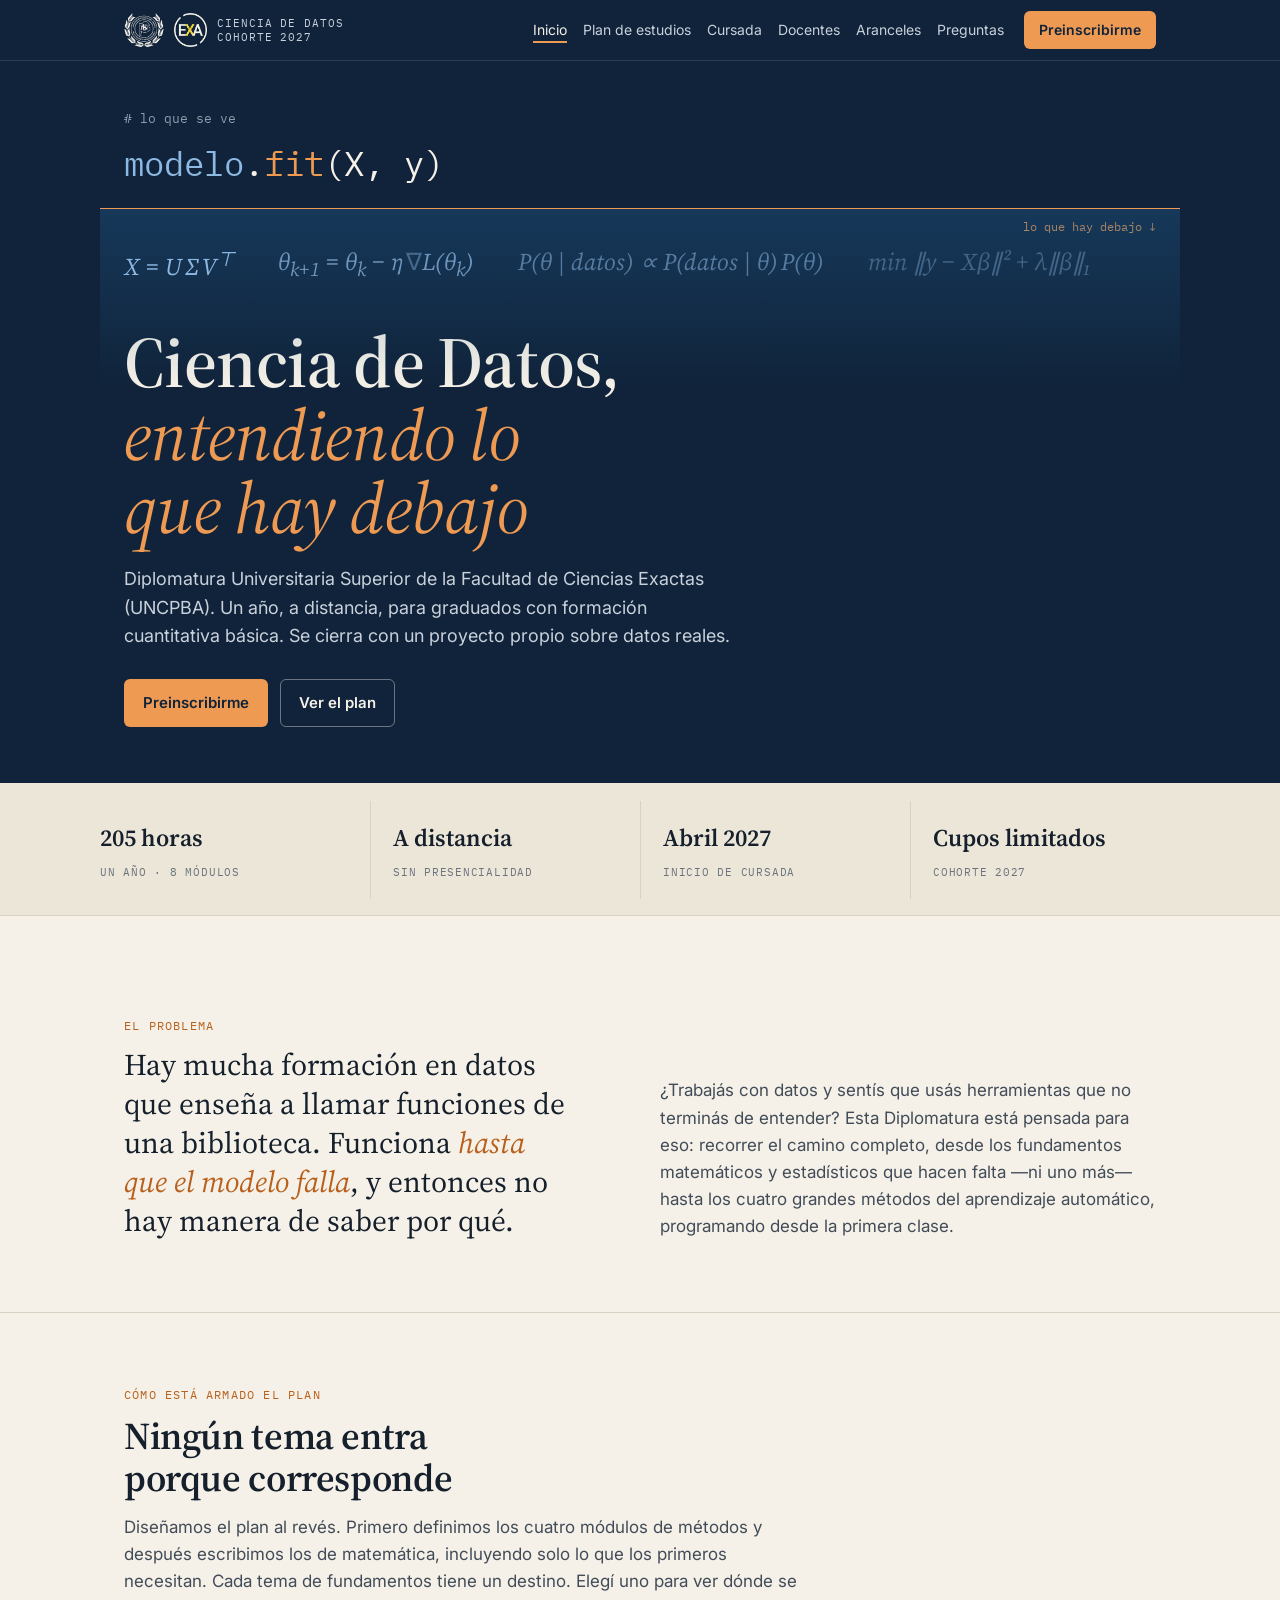
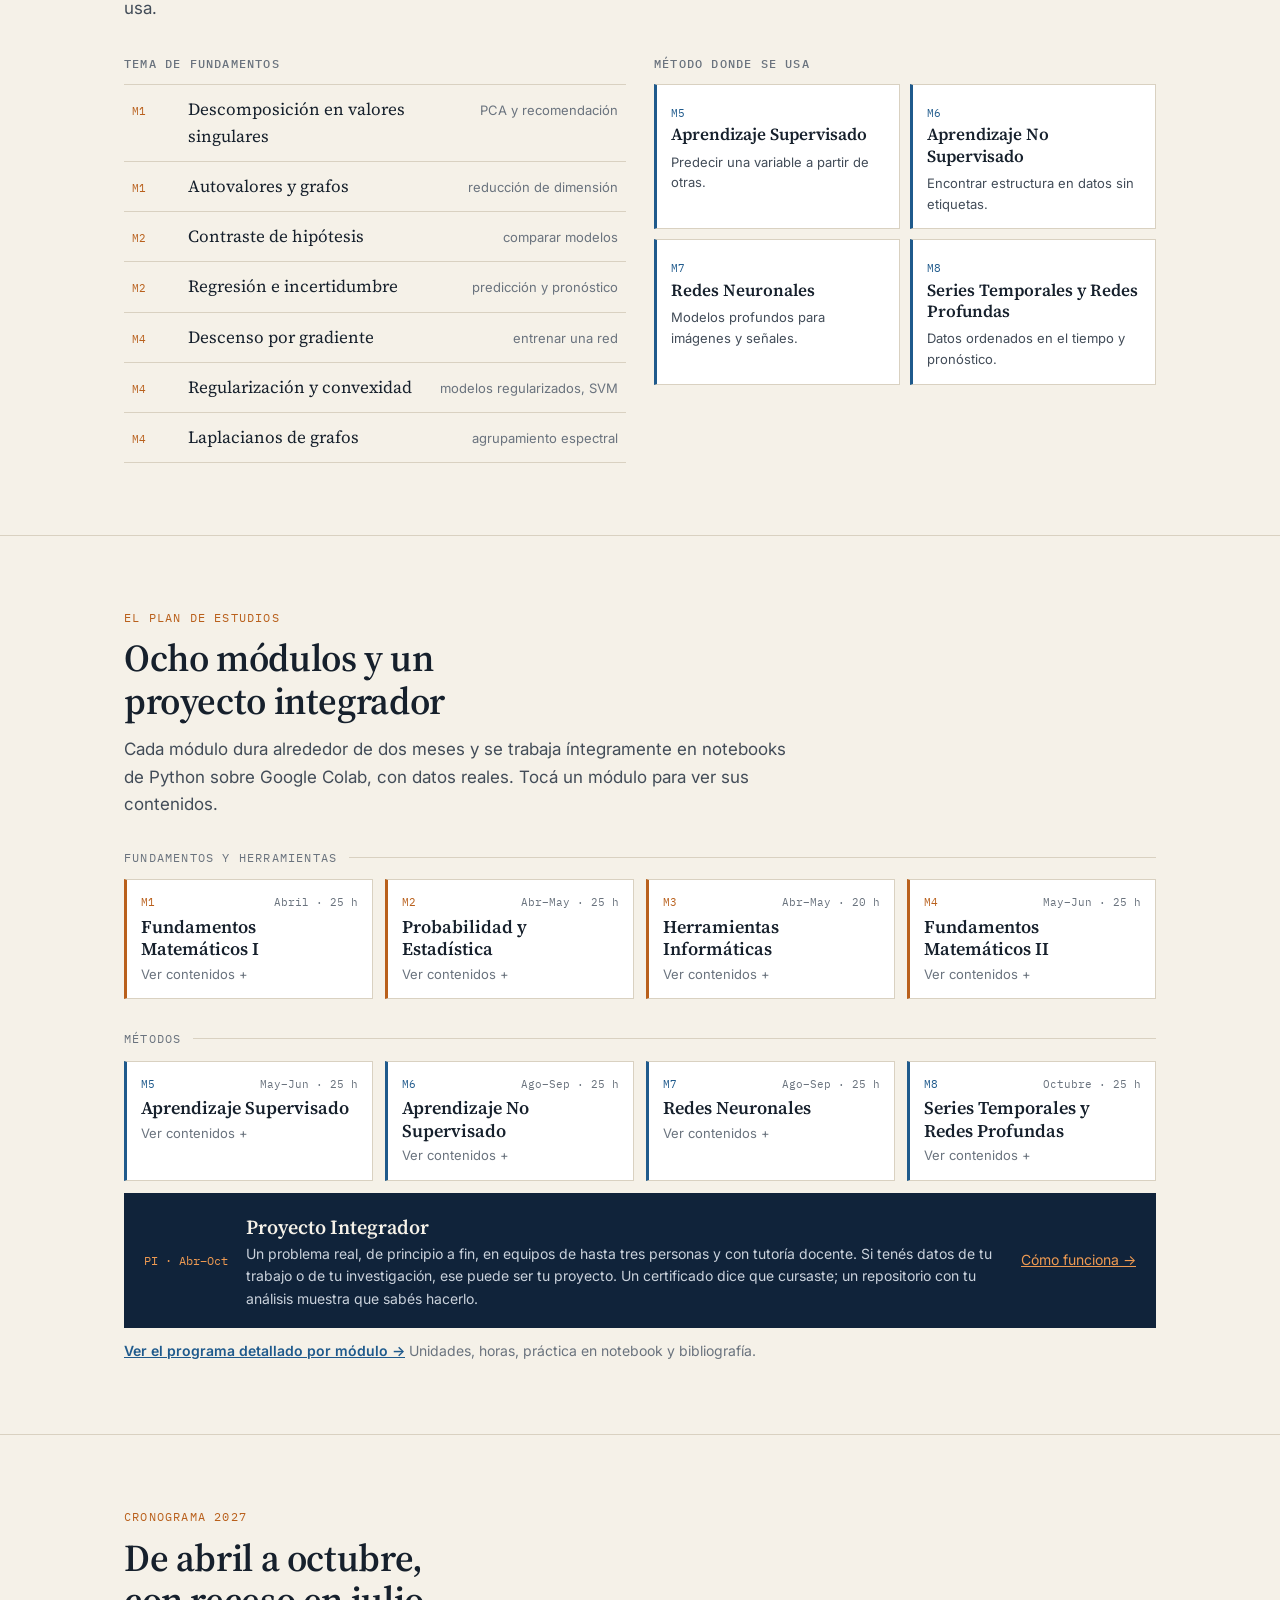
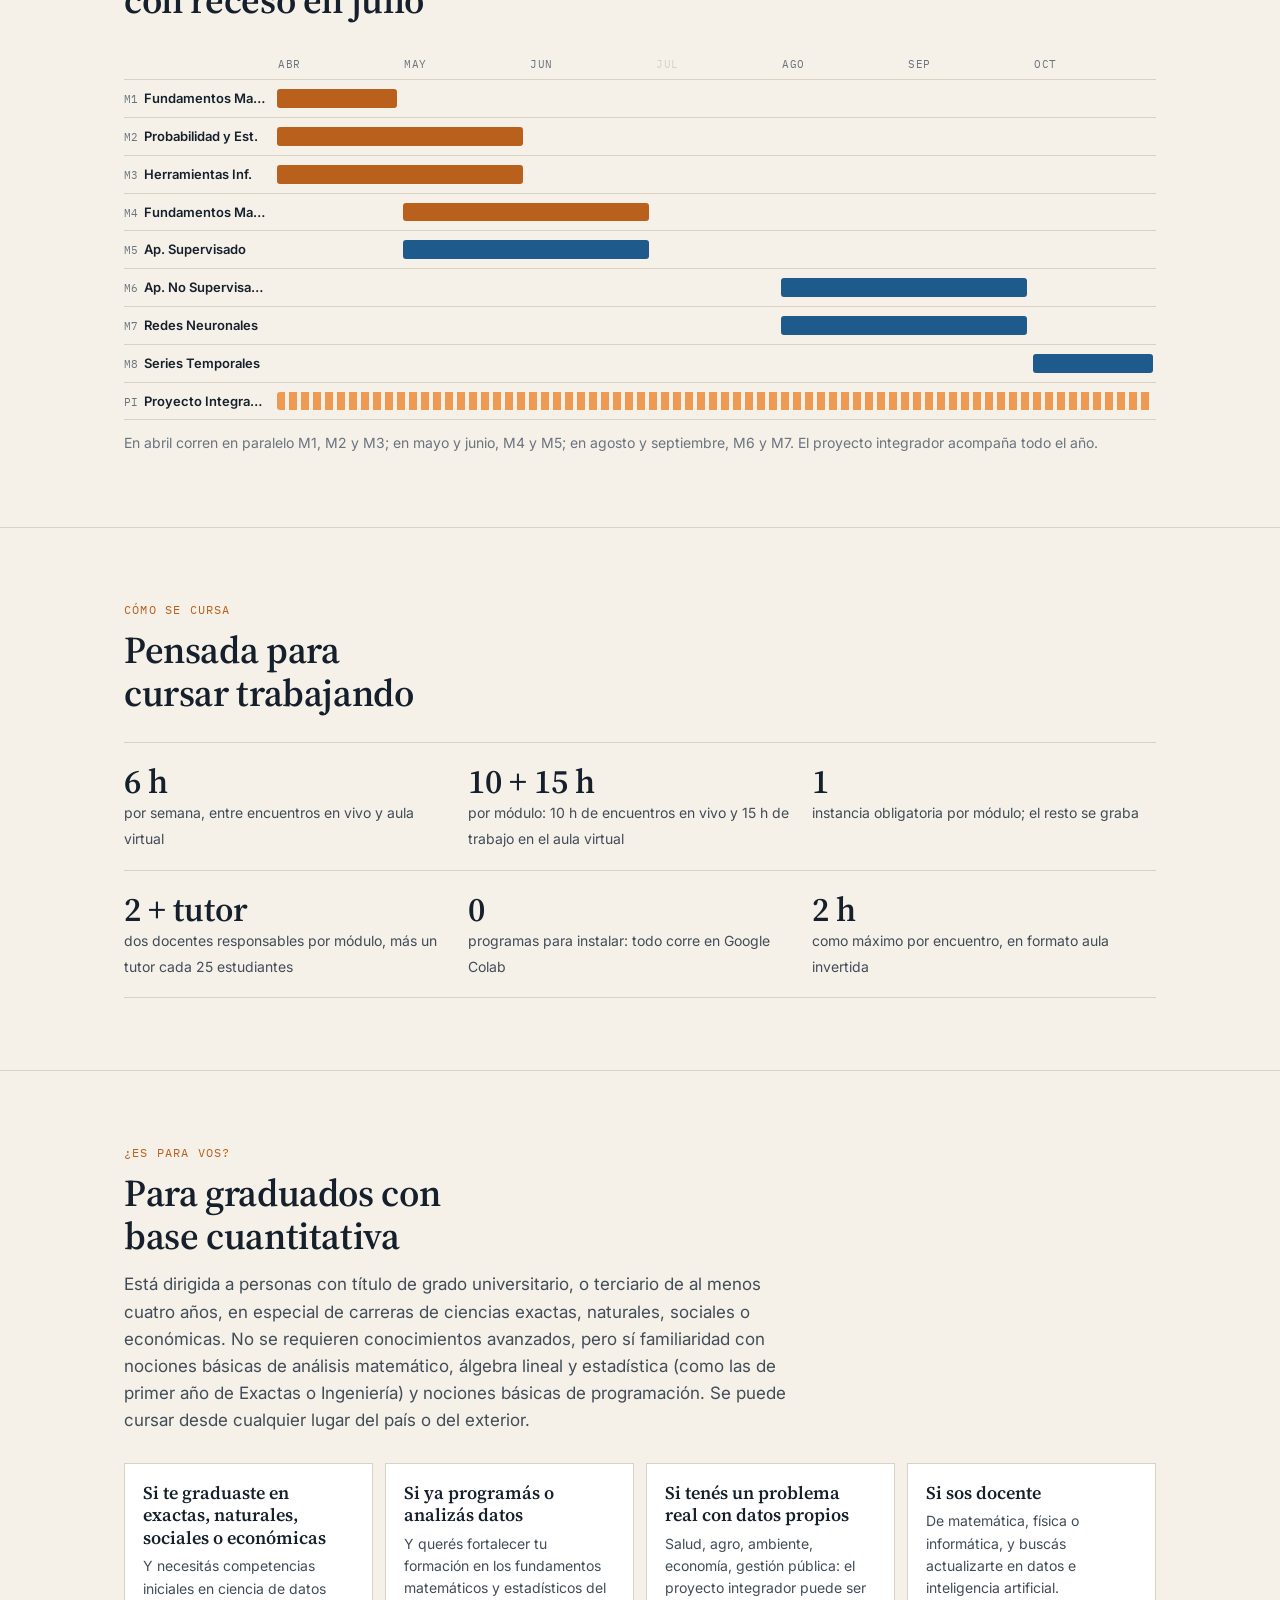
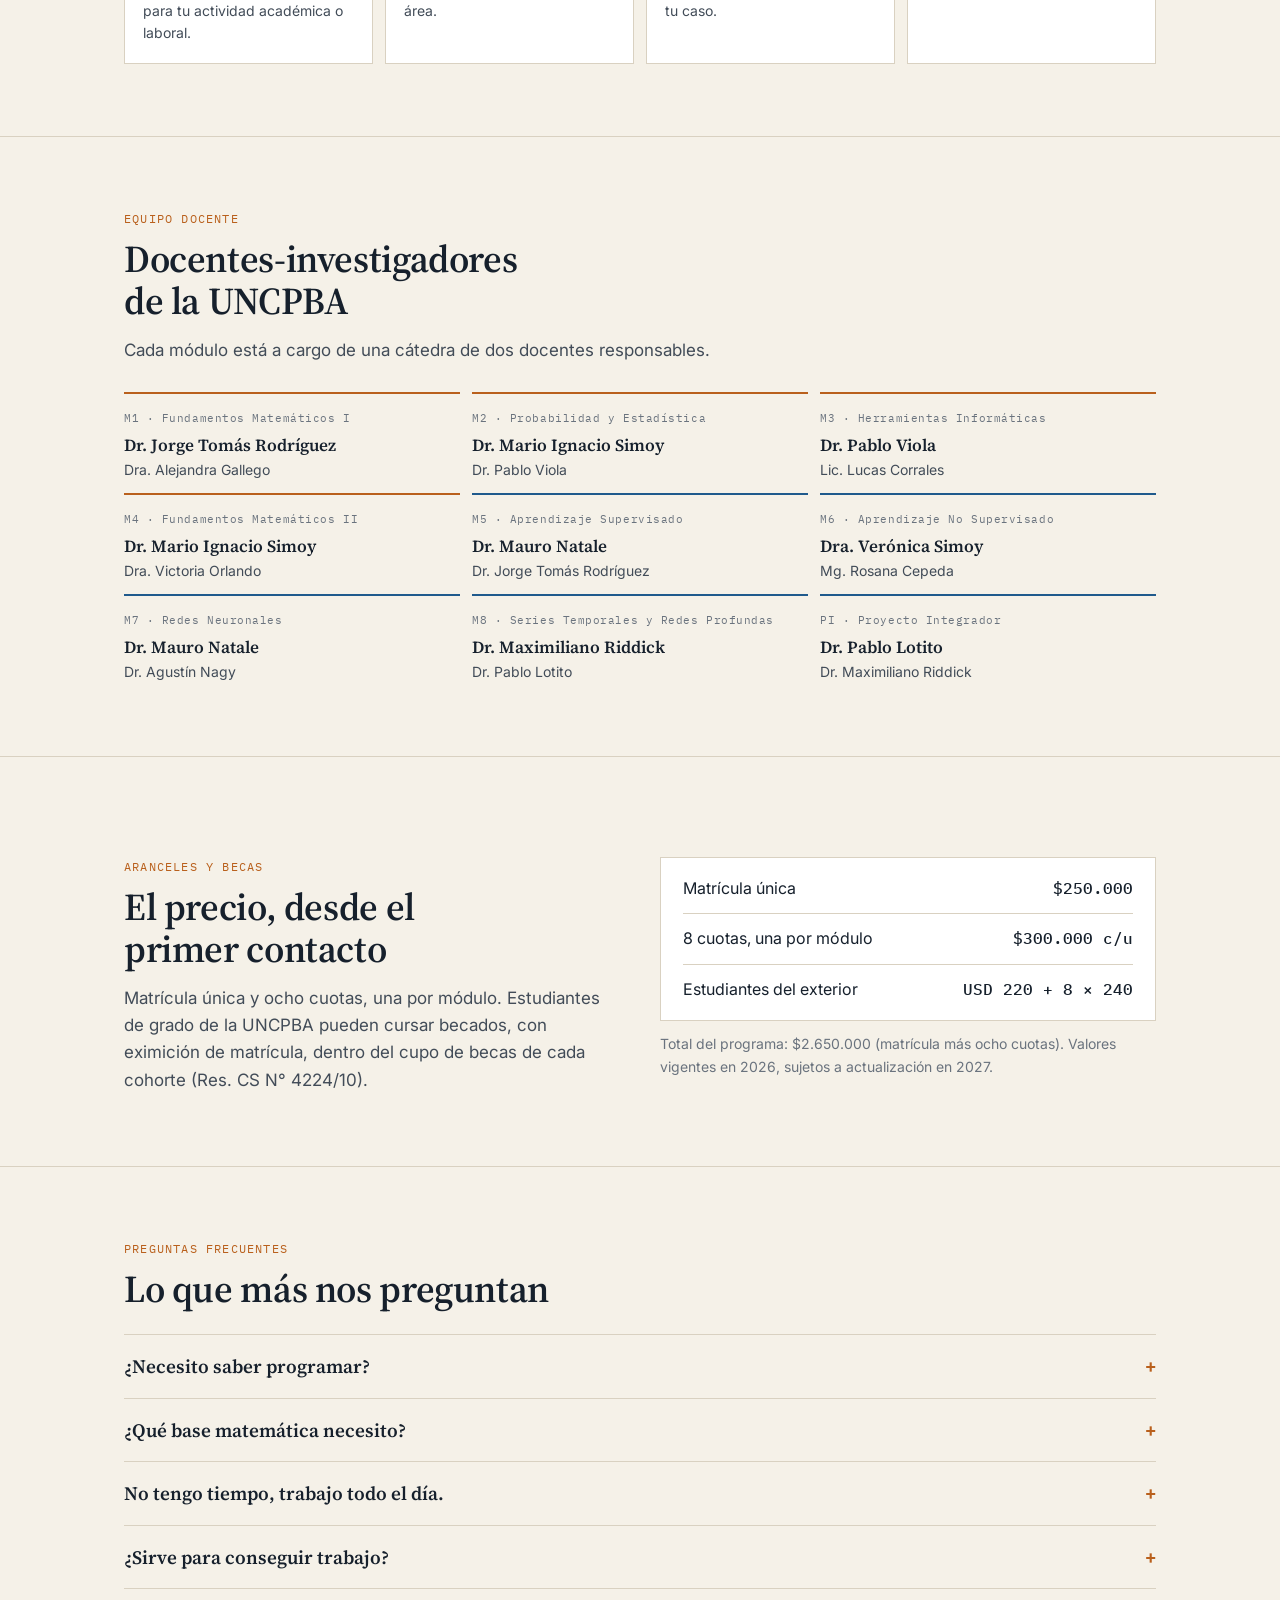
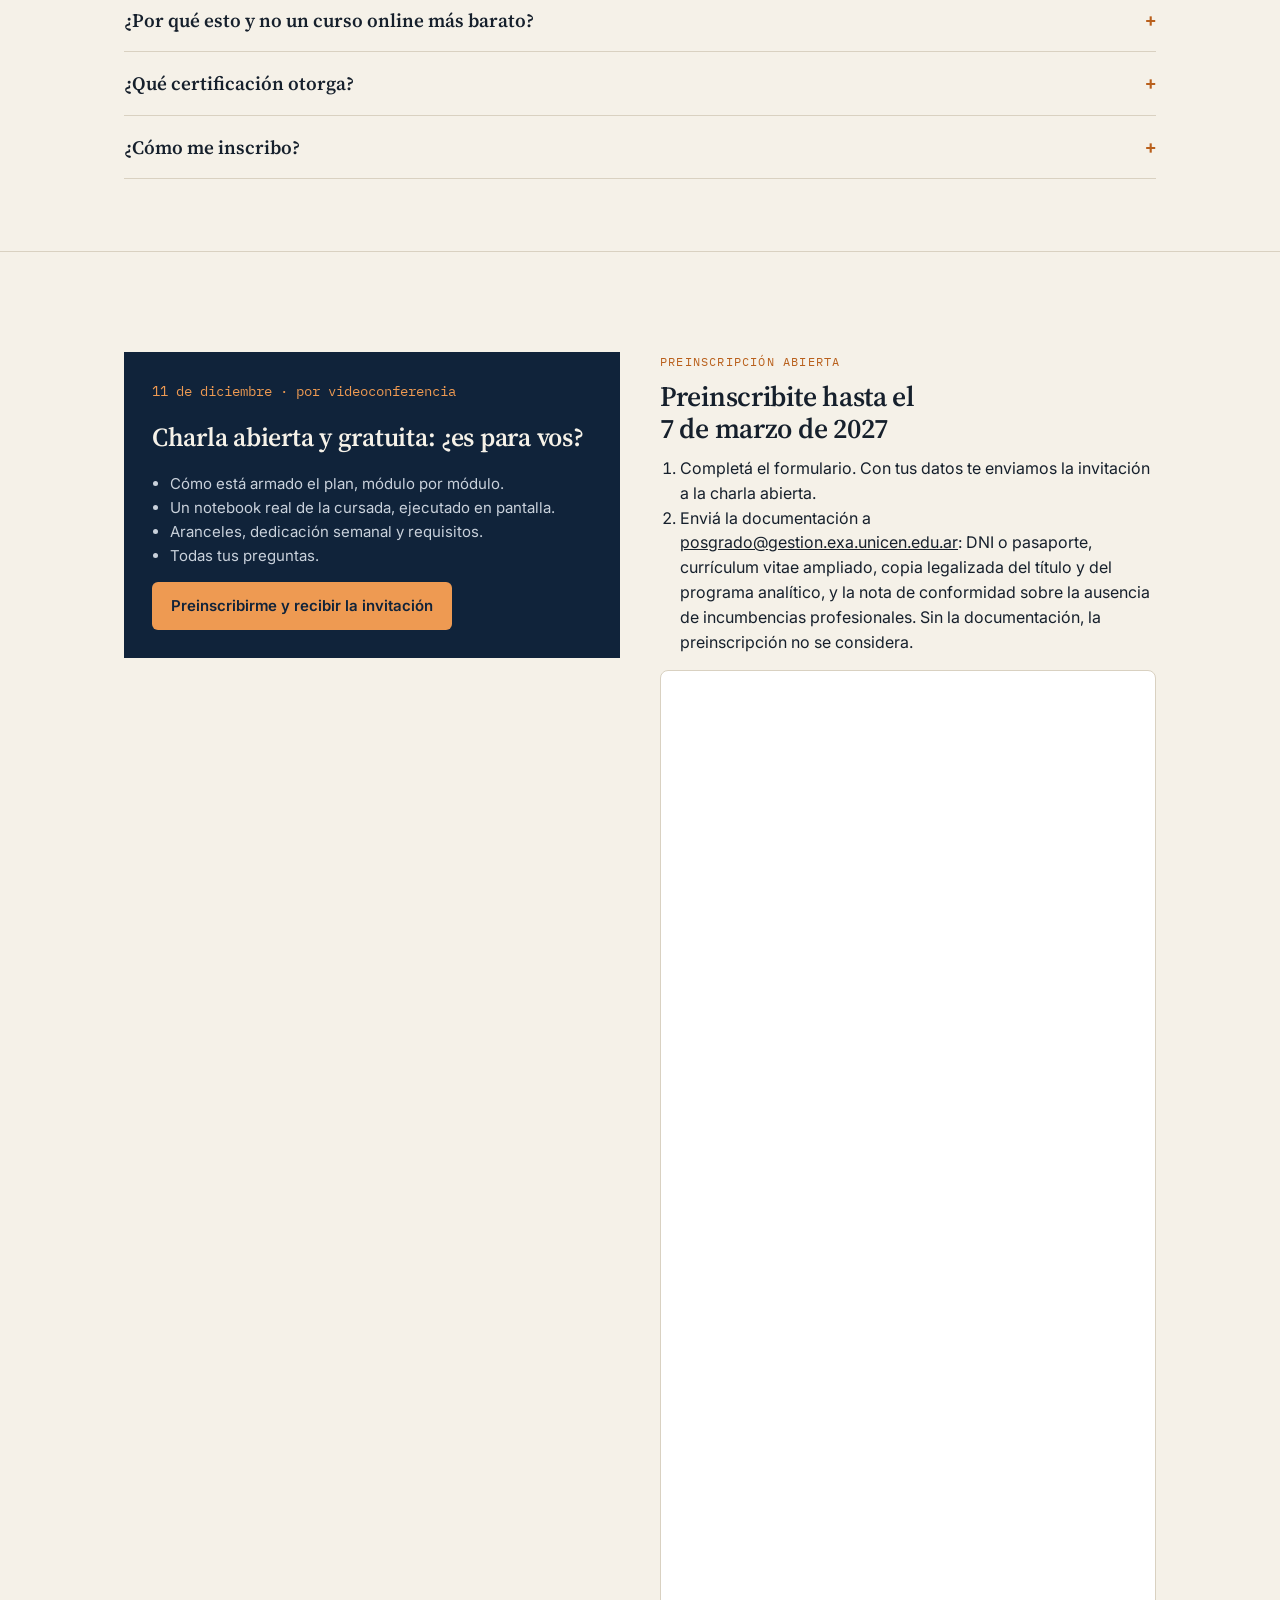
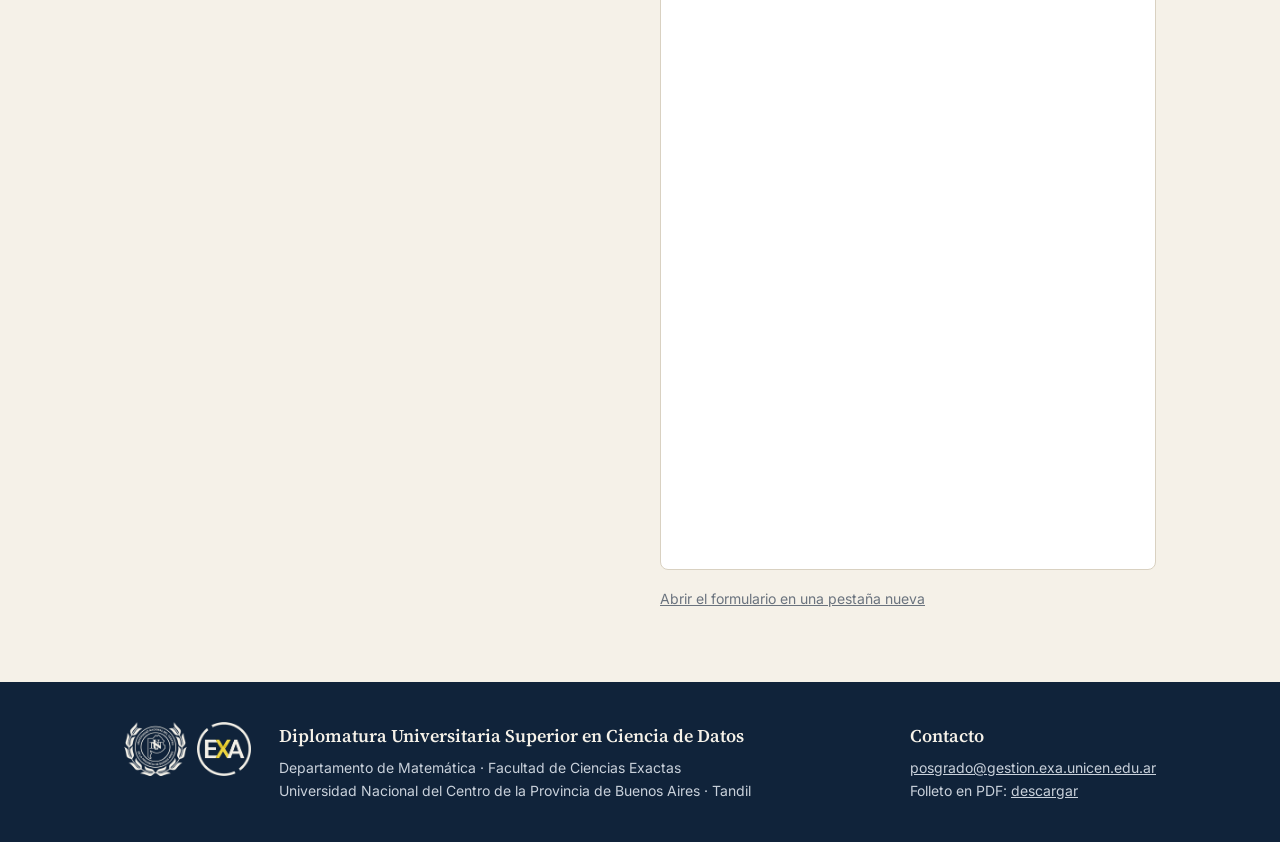
==== commit 8f57cf4e: "Equipos M2 y M4 corregidos; nuevo correo de contacto posgrado@gestion.exa.unicen.edu.ar" ====
--- a/index.html
+++ b/index.html
@@ -381,7 +381,7 @@
   <div class="kick">Equipo docente</div>
   <h2>Docentes-investigadores de la UNCPBA</h2>
   <p class="intro">Cada módulo está a cargo de una cátedra de dos docentes responsables.</p>
-  <div class="team"><div class=""><small>M1 · Fundamentos Matemáticos I</small><b>Dr. Jorge Tomás Rodríguez</b><p>Dra. Alejandra Gallego</p></div><div class=""><small>M2 · Probabilidad y Estadística</small><b>Dra. Verónica Simoy</b><p>Dr. Mario Ignacio Simoy</p></div><div class=""><small>M3 · Herramientas Informáticas</small><b>Dr. Pablo Viola</b><p>Lic. Lucas Corrales</p></div><div class=""><small>M4 · Fundamentos Matemáticos II</small><b>Dr. Mario Ignacio Simoy</b><p>Dr. Pablo Viola</p></div><div class="m"><small>M5 · Aprendizaje Supervisado</small><b>Dr. Mauro Natale</b><p>Dr. Jorge Tomás Rodríguez</p></div><div class="m"><small>M6 · Aprendizaje No Supervisado</small><b>Dra. Verónica Simoy</b><p>Mg. Rosana Cepeda</p></div><div class="m"><small>M7 · Redes Neuronales</small><b>Dr. Mauro Natale</b><p>Dr. Agustín Nagy</p></div><div class="m"><small>M8 · Series Temporales y Redes Profundas</small><b>Dr. Maximiliano Riddick</b><p>Dr. Pablo Lotito</p></div><div class="m"><small>PI · Proyecto Integrador</small><b>Dr. Pablo Lotito</b><p>Dr. Maximiliano Riddick</p></div></div>
+  <div class="team"><div class=""><small>M1 · Fundamentos Matemáticos I</small><b>Dr. Jorge Tomás Rodríguez</b><p>Dra. Alejandra Gallego</p></div><div class=""><small>M2 · Probabilidad y Estadística</small><b>Dr. Mario Ignacio Simoy</b><p>Dr. Pablo Viola</p></div><div class=""><small>M3 · Herramientas Informáticas</small><b>Dr. Pablo Viola</b><p>Lic. Lucas Corrales</p></div><div class=""><small>M4 · Fundamentos Matemáticos II</small><b>Dr. Mario Ignacio Simoy</b><p>Dra. Victoria Orlando</p></div><div class="m"><small>M5 · Aprendizaje Supervisado</small><b>Dr. Mauro Natale</b><p>Dr. Jorge Tomás Rodríguez</p></div><div class="m"><small>M6 · Aprendizaje No Supervisado</small><b>Dra. Verónica Simoy</b><p>Mg. Rosana Cepeda</p></div><div class="m"><small>M7 · Redes Neuronales</small><b>Dr. Mauro Natale</b><p>Dr. Agustín Nagy</p></div><div class="m"><small>M8 · Series Temporales y Redes Profundas</small><b>Dr. Maximiliano Riddick</b><p>Dr. Pablo Lotito</p></div><div class="m"><small>PI · Proyecto Integrador</small><b>Dr. Pablo Lotito</b><p>Dr. Maximiliano Riddick</p></div></div>
 </div></section>
 
 <section class="s" id="aranceles"><div class="wrap two">
@@ -410,7 +410,7 @@
     <details><summary>¿Sirve para conseguir trabajo?</summary><p>Se sale con un proyecto reproducible en un repositorio público y con las herramientas que se piden en las búsquedas del área. No ofrecemos bolsa de trabajo ni garantía de inserción: ofrecemos la formación y la evidencia de haberla hecho.</p></details>
     <details><summary>¿Por qué esto y no un curso online más barato?</summary><p>Diploma universitario, seguimiento docente real (dos docentes responsables por módulo y un tutor cada 25 estudiantes) y fundamento matemático. Un curso grabado no corrige tu proyecto ni responde tus dudas.</p></details>
     <details><summary>¿Qué certificación otorga?</summary><p>El certificado de Diplomado/a Universitario/a Superior en Ciencia de Datos, expedido por la UNCPBA. Es un trayecto formativo para graduados, orientado a la práctica; como toda diplomatura universitaria, no otorga incumbencias profesionales.</p></details>
-    <details><summary>¿Cómo me inscribo?</summary><p>Se requiere título de grado universitario, o terciario de al menos cuatro años. La preinscripción está abierta hasta el 7 de marzo de 2027: se realiza completando el formulario de esta página y se confirma enviando por correo a diplomatura-cd@exa.unicen.edu.ar el DNI o pasaporte, el currículum vitae ampliado, la copia legalizada del título y del programa analítico de la carrera, y una nota de conformidad sobre la ausencia de incumbencias profesionales. Sin la documentación, la preinscripción no se considera. Si las postulaciones superan el cupo, el Coordinador y el Consejo Asesor establecen un orden de mérito según antecedentes.</p></details>
+    <details><summary>¿Cómo me inscribo?</summary><p>Se requiere título de grado universitario, o terciario de al menos cuatro años. La preinscripción está abierta hasta el 7 de marzo de 2027: se realiza completando el formulario de esta página y se confirma enviando por correo a posgrado@gestion.exa.unicen.edu.ar el DNI o pasaporte, el currículum vitae ampliado, la copia legalizada del título y del programa analítico de la carrera, y una nota de conformidad sobre la ausencia de incumbencias profesionales. Sin la documentación, la preinscripción no se considera. Si las postulaciones superan el cupo, el Coordinador y el Consejo Asesor establecen un orden de mérito según antecedentes.</p></details>
   </div>
 </div></section>
 
@@ -426,7 +426,7 @@
     <h2 style="font-size:28px;margin-bottom:12px">Preinscribite hasta el 7 de marzo de 2027</h2>
     <ol class="pasos" style="margin:0 0 16px;padding-left:20px;line-height:1.55">
       <li>Completá el formulario. Con tus datos te enviamos la invitación a la charla abierta.</li>
-      <li>Enviá la documentación a <a href="mailto:diplomatura-cd@exa.unicen.edu.ar">diplomatura-cd@exa.unicen.edu.ar</a>: DNI o pasaporte, currículum vitae ampliado, copia legalizada del título y del programa analítico, y la nota de conformidad sobre la ausencia de incumbencias profesionales. Sin la documentación, la preinscripción no se considera.</li>
+      <li>Enviá la documentación a <a href="mailto:posgrado@gestion.exa.unicen.edu.ar">posgrado@gestion.exa.unicen.edu.ar</a>: DNI o pasaporte, currículum vitae ampliado, copia legalizada del título y del programa analítico, y la nota de conformidad sobre la ausencia de incumbencias profesionales. Sin la documentación, la preinscripción no se considera.</li>
     </ol>
     <iframe class="gform" title="Formulario de preinscripción" src="https://docs.google.com/forms/d/e/1FAIpQLSeboSCSY2WmEWJlaPQI5Sr2ZWZ8-jlyWtHpMkXCeMKk5h-36w/viewform?embedded=true" loading="lazy" style="width:100%;height:1500px;border:1px solid var(--line,#d9d2c3);border-radius:8px;background:#fff">Cargando…</iframe>
     <p class="small" style="margin-top:10px"><a href="https://docs.google.com/forms/d/e/1FAIpQLSeboSCSY2WmEWJlaPQI5Sr2ZWZ8-jlyWtHpMkXCeMKk5h-36w/viewform" target="_blank" rel="noopener">Abrir el formulario en una pestaña nueva</a></p>
@@ -437,7 +437,7 @@
 <footer><div class="wrap">
   <span class="brand"><img src="[data-uri]" alt="UNCPBA"><img src="[data-uri]" alt="Facultad de Ciencias Exactas"></span>
   <div><b>Diplomatura Universitaria Superior en Ciencia de Datos</b>Departamento de Matemática · Facultad de Ciencias Exactas<br>Universidad Nacional del Centro de la Provincia de Buenos Aires · Tandil</div>
-  <div><b>Contacto</b><a href="mailto:diplomatura-cd@exa.unicen.edu.ar">diplomatura-cd@exa.unicen.edu.ar</a><br>Folleto en PDF: <a href="assets/folleto.pdf" target="_blank" rel="noopener">descargar</a></div>
+  <div><b>Contacto</b><a href="mailto:posgrado@gestion.exa.unicen.edu.ar">posgrado@gestion.exa.unicen.edu.ar</a><br>Folleto en PDF: <a href="assets/folleto.pdf" target="_blank" rel="noopener">descargar</a></div>
 </div></footer>
 
 <script>
